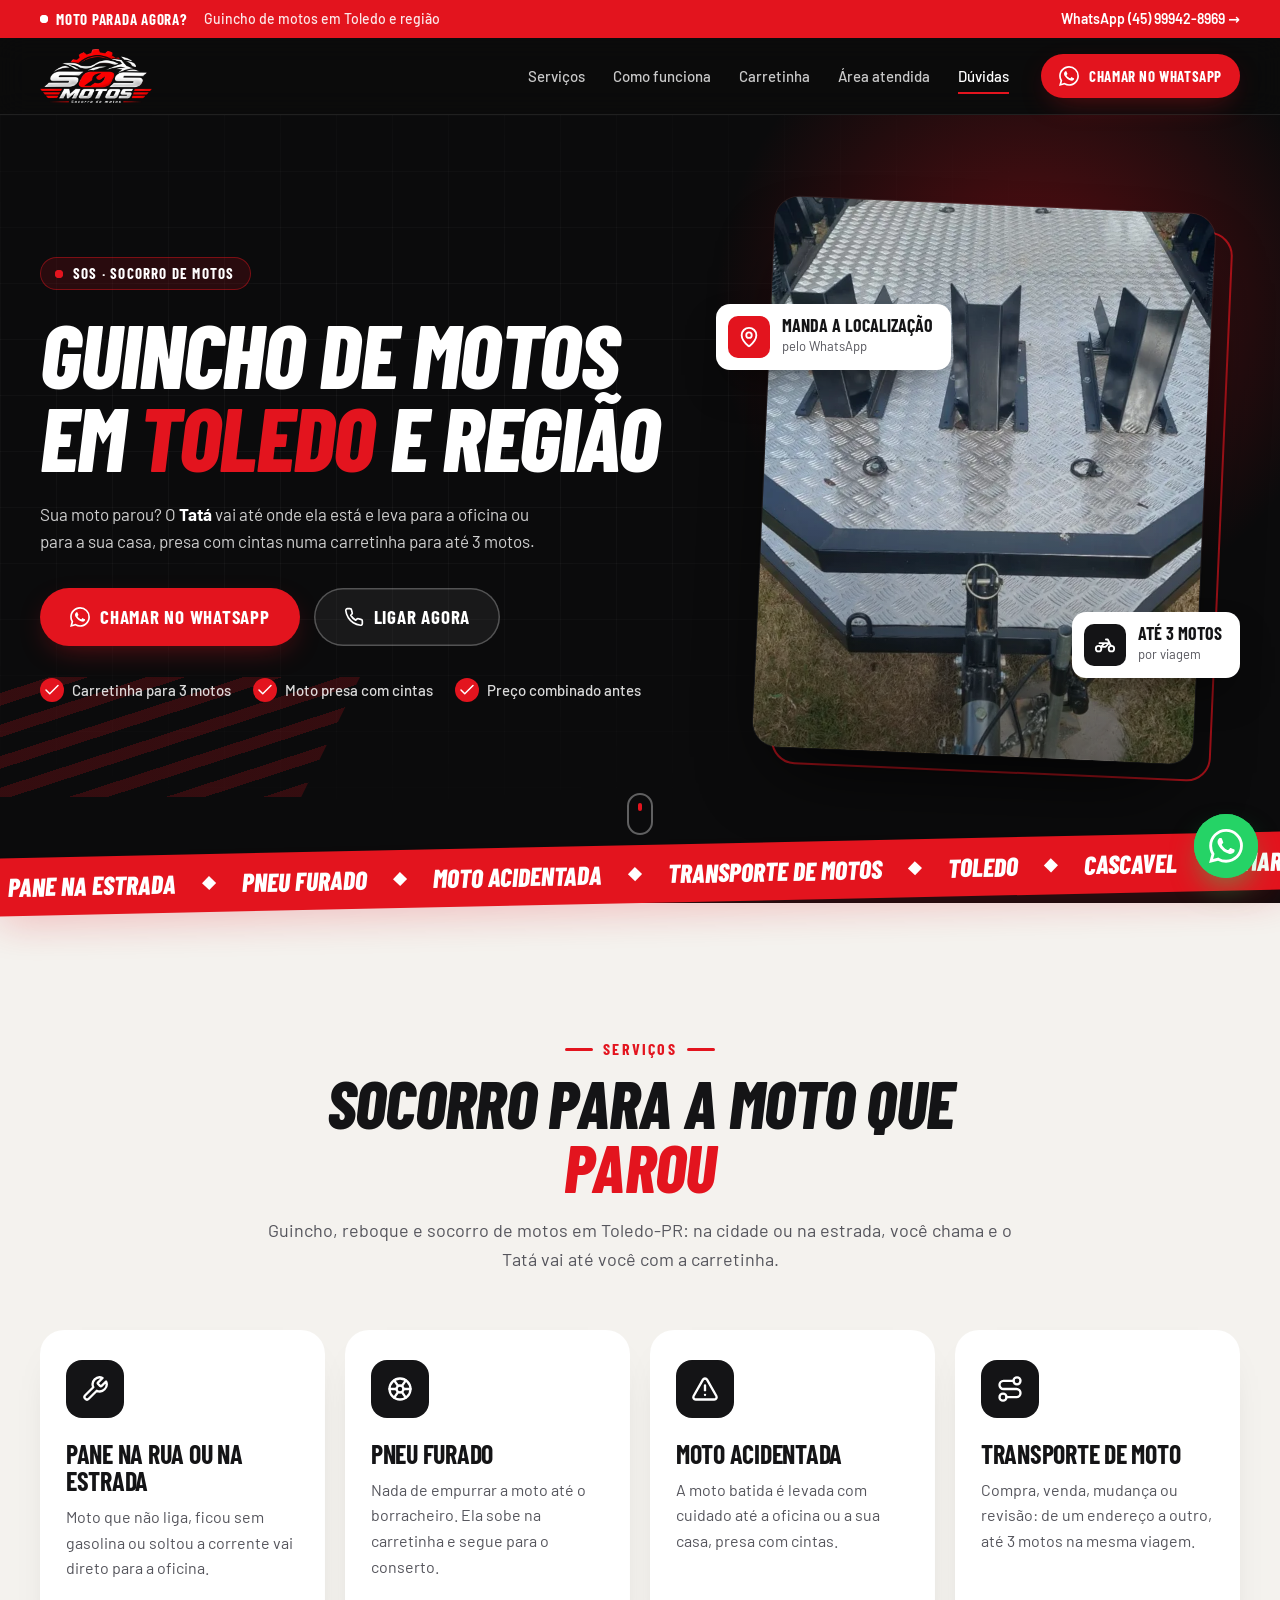
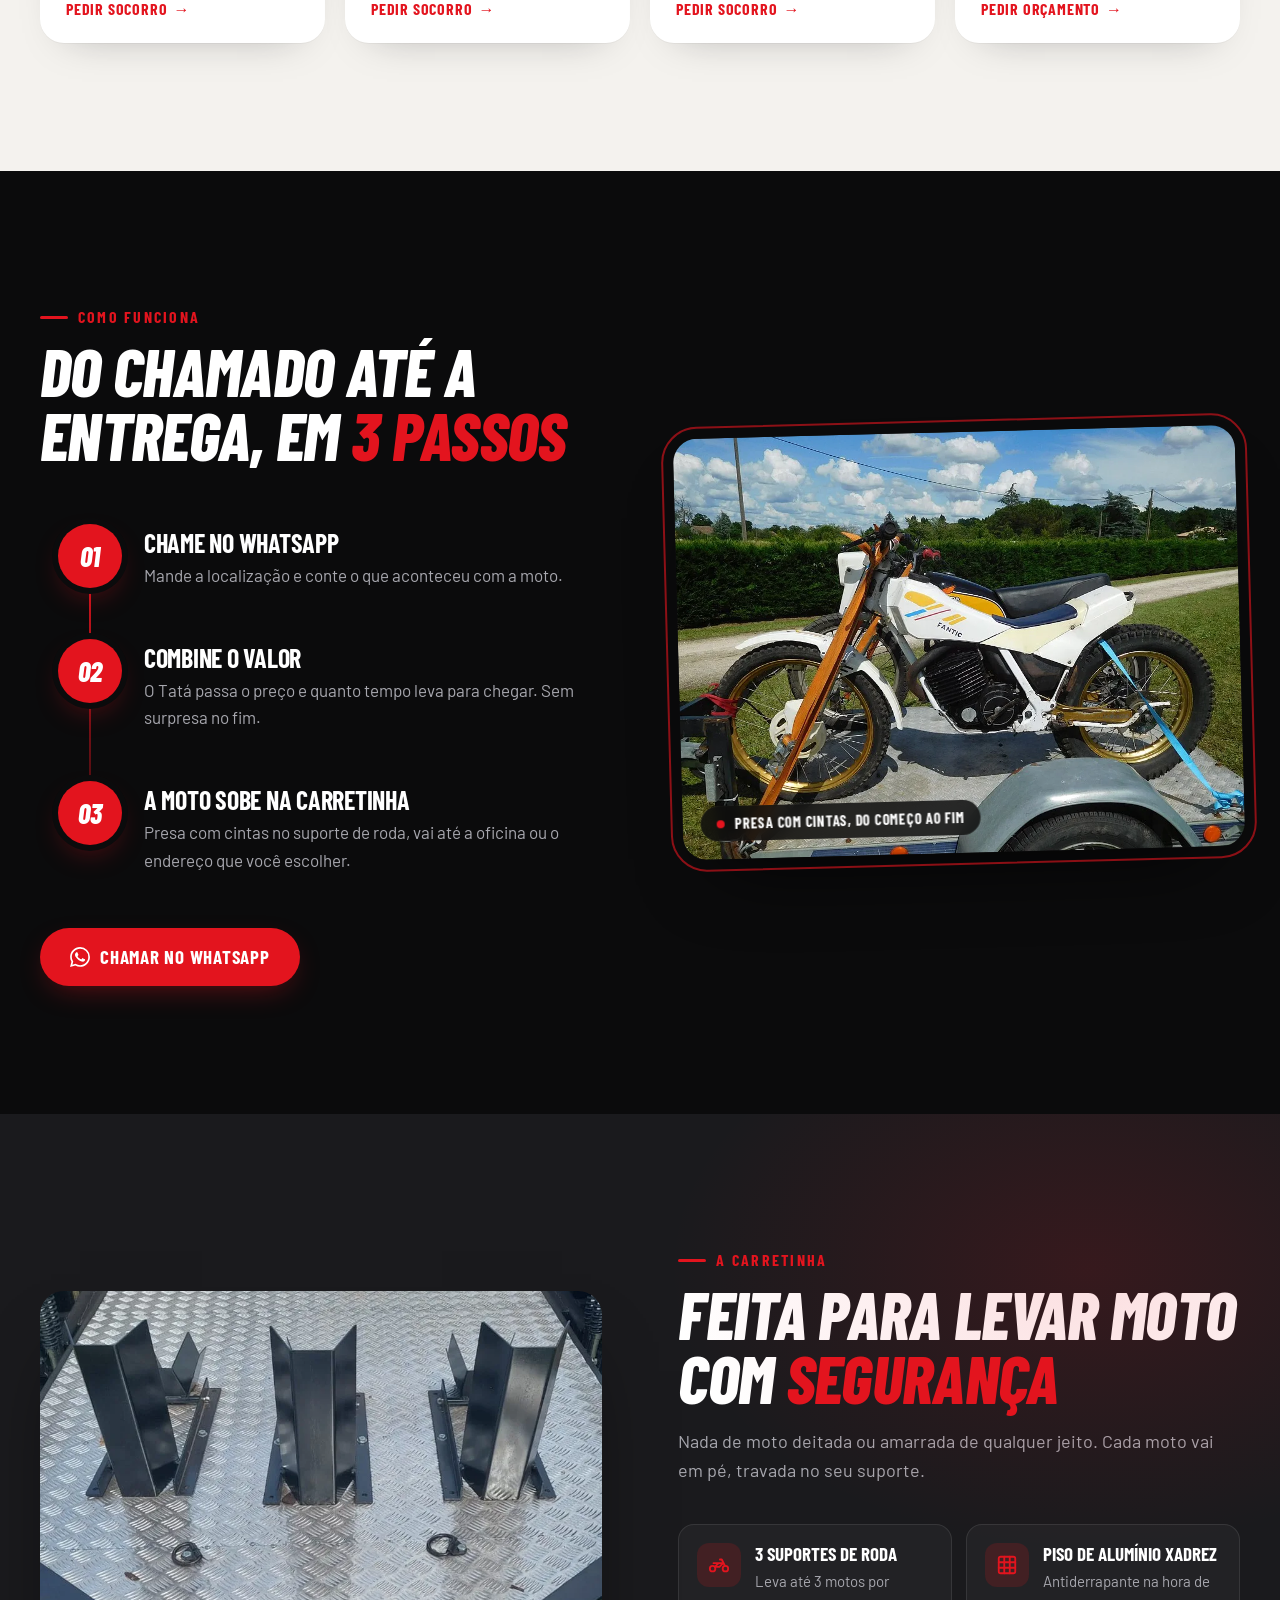
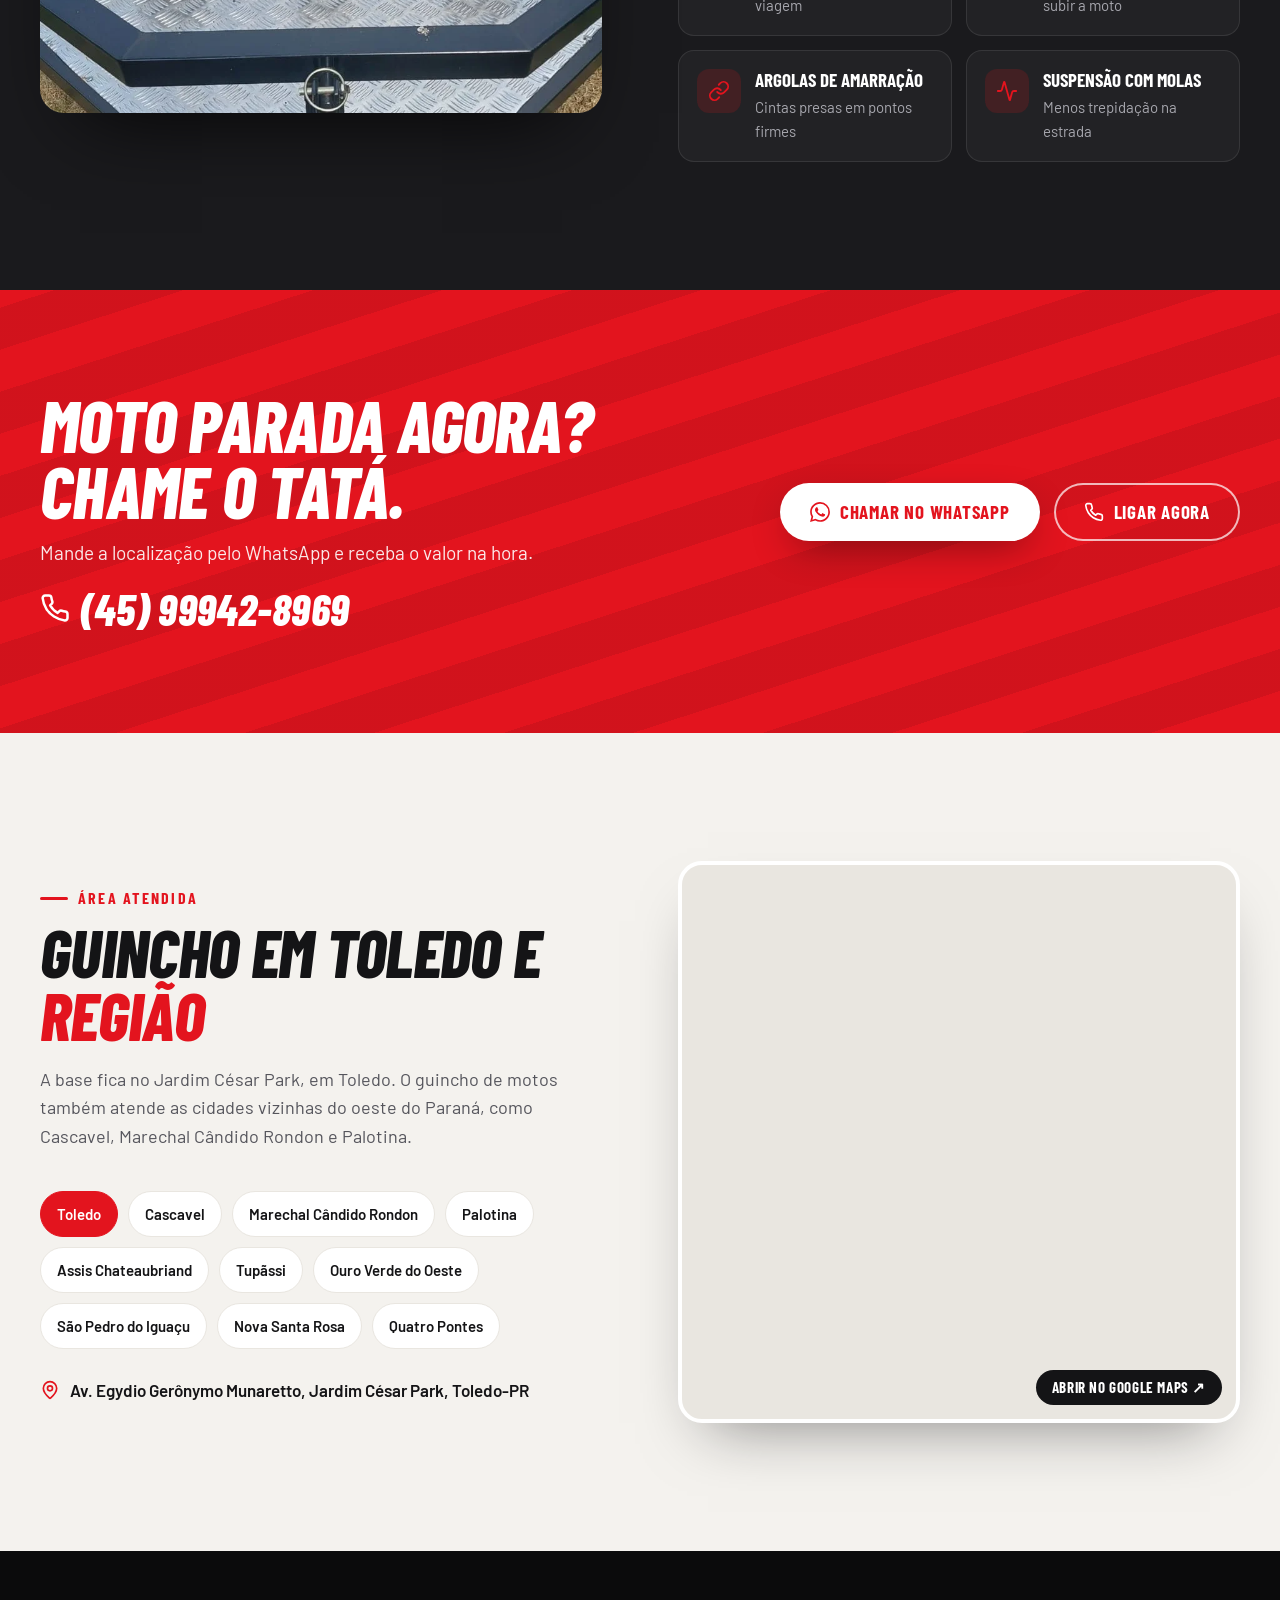
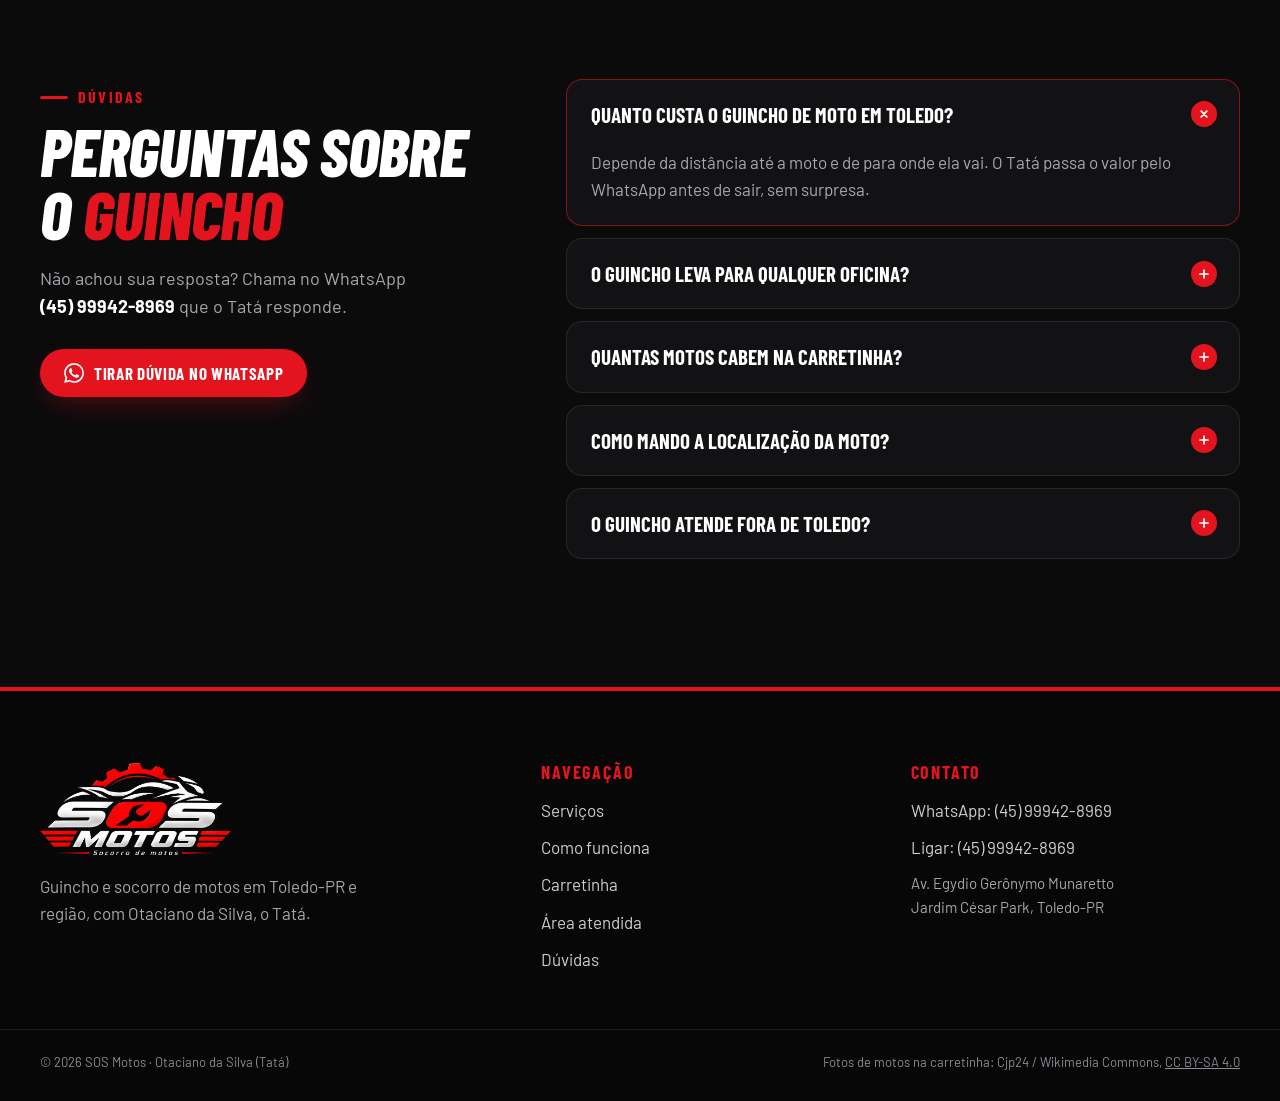
==== index.html @ bd2ace56 "Nova logo (sem a linha do nome) em todo o site e nos ícones Co-Authored-By: Claude Opus 5.5 <noreply" ====
<!doctype html>
<html lang="pt-BR">
<head>
<meta charset="utf-8">
<meta name="viewport" content="width=device-width, initial-scale=1, viewport-fit=cover">
<title>Guincho de Motos em Toledo-PR e Região | SOS Motos (Tatá)</title>
<meta name="description" content="Moto parou em Toledo ou região? O Tatá busca sua moto onde ela estiver e leva até a oficina ou sua casa numa carretinha para até 3 motos. Chame no WhatsApp.">
<meta name="geo.region" content="BR-PR">
<meta name="geo.placename" content="Toledo">
<meta name="geo.position" content="-24.7551414;-53.7394605">
<meta property="og:type" content="website">
<meta property="og:locale" content="pt_BR">
<meta property="og:title" content="SOS Motos: guincho de motos em Toledo-PR">
<meta property="og:description" content="O Tatá busca sua moto onde ela parou, em Toledo e região, e leva na carretinha até a oficina ou a sua casa.">
<meta property="og:image" content="https://murilolodi.github.io/site-sos-motos/share.jpg">
<meta property="og:image:width" content="1200">
<meta property="og:image:height" content="630">
<meta name="twitter:card" content="summary_large_image">
<link rel="icon" href="favicon.png" type="image/png">
<link rel="icon" href="icon-512.png" type="image/png" sizes="512x512">
<link rel="apple-touch-icon" href="apple-touch-icon.png">
<meta name="theme-color" content="#0B0B0C">
<link rel="canonical" href="https://murilolodi.github.io/site-sos-motos/">
<meta property="og:url" content="https://murilolodi.github.io/site-sos-motos/">
<link rel="preconnect" href="https://fonts.googleapis.com">
<link rel="preconnect" href="https://fonts.gstatic.com" crossorigin>
<link href="https://fonts.googleapis.com/css2?family=Barlow+Condensed:ital,wght@0,600;0,700;0,800;1,700;1,800&family=Barlow:wght@400;500;600&display=swap" rel="stylesheet">
<link rel="preload" as="image" href="img/carretinha-900.webp" imagesrcset="img/carretinha-600.webp 600w, img/carretinha-900.webp 900w" imagesizes="(max-width: 900px) 90vw, 460px">
<link rel="stylesheet" href="styles.css">
<script>document.documentElement.classList.add('js')</script>
<script type="application/ld+json">
{
  "@context": "https://schema.org",
  "@type": ["EmergencyService", "AutomotiveBusiness"],
  "name": "SOS Motos — Socorro de Motos",
  "alternateName": "SOS Motos Tatá",
  "description": "Guincho e socorro de motos em Toledo-PR e região, com carretinha para até 3 motos.",
  "url": "https://murilolodi.github.io/site-sos-motos/",
  "image": "https://murilolodi.github.io/site-sos-motos/share.jpg",
  "logo": "https://murilolodi.github.io/site-sos-motos/img/logo-grande.webp",
  "founder": { "@type": "Person", "name": "Otaciano da Silva", "alternateName": "Tatá" },
  "telephone": "+5545999428969",
  "address": {
    "@type": "PostalAddress",
    "streetAddress": "Avenida Egydio Gerônymo Munaretto",
    "addressLocality": "Toledo",
    "addressRegion": "PR",
    "addressCountry": "BR"
  },
  "geo": { "@type": "GeoCoordinates", "latitude": -24.7551414, "longitude": -53.7394605 },
  "hasMap": "https://www.google.com/maps?q=-24.7551414,-53.7394605",
  "areaServed": [
    { "@type": "City", "name": "Toledo" },
    { "@type": "City", "name": "Cascavel" },
    { "@type": "City", "name": "Marechal Cândido Rondon" },
    { "@type": "City", "name": "Palotina" },
    { "@type": "City", "name": "Assis Chateaubriand" },
    { "@type": "City", "name": "Tupãssi" },
    { "@type": "City", "name": "Ouro Verde do Oeste" },
    { "@type": "City", "name": "São Pedro do Iguaçu" },
    { "@type": "City", "name": "Nova Santa Rosa" },
    { "@type": "City", "name": "Quatro Pontes" }
  ],
  "knowsAbout": ["guincho de motos", "socorro de motos", "transporte de motos", "reboque de motos"]
}
</script>
<script type="application/ld+json">
{
  "@context": "https://schema.org",
  "@type": "FAQPage",
  "mainEntity": [
    { "@type": "Question", "name": "Quanto custa o guincho de moto em Toledo?", "acceptedAnswer": { "@type": "Answer", "text": "Depende da distância até a moto e de para onde ela vai. O Tatá passa o valor pelo WhatsApp antes de sair, sem surpresa." } },
    { "@type": "Question", "name": "O guincho leva para qualquer oficina?", "acceptedAnswer": { "@type": "Answer", "text": "Sim. A moto vai para a oficina que você escolher, para uma concessionária ou para a sua casa." } },
    { "@type": "Question", "name": "Quantas motos cabem na carretinha?", "acceptedAnswer": { "@type": "Answer", "text": "Até 3 motos por viagem, cada uma no seu suporte de roda e presa com cintas." } },
    { "@type": "Question", "name": "Como mando a localização da moto?", "acceptedAnswer": { "@type": "Answer", "text": "No WhatsApp, toque no clipe, escolha Localização e envie a localização atual. Assim o Tatá chega direto até você." } },
    { "@type": "Question", "name": "O guincho atende fora de Toledo?", "acceptedAnswer": { "@type": "Answer", "text": "Sim, nas cidades da região. Mande a localização e o Tatá confirma se consegue ir e quanto fica." } }
  ]
}
</script>
</head>
<body>

<a class="skip" href="#conteudo">Pular para o conteúdo</a>

<!-- faixa de urgência -->
<div class="topbar">
  <div class="container topbar__in">
    <span class="topbar__live"><i></i>Moto parada agora?</span>
    <span class="topbar__txt">Guincho de motos em Toledo e região</span>
    <a class="topbar__link" data-wa href="https://wa.me/5545999428969">WhatsApp (45) 99942-8969 →</a>
  </div>
</div>

<header class="header" id="topo">
  <div class="container header__in">
    <a class="header__logo" href="#topo" aria-label="SOS Motos, início"><img src="img/logo.webp" alt="SOS Motos — socorro de motos" width="362" height="174"></a>
    <nav class="header__nav" aria-label="Principal">
      <a href="#servicos">Serviços</a>
      <a href="#como-funciona">Como funciona</a>
      <a href="#carretinha">Carretinha</a>
      <a href="#area">Área atendida</a>
      <a href="#duvidas">Dúvidas</a>
    </nav>
    <a class="btn btn--red btn--sm header__cta" data-wa href="https://wa.me/5545999428969">
      <svg class="ico" viewBox="0 0 24 24" fill="currentColor" aria-hidden="true" focusable="false"><path d="M17.472 14.382c-.297-.149-1.758-.867-2.03-.967-.273-.099-.471-.148-.67.15-.197.297-.767.966-.94 1.164-.173.199-.347.223-.644.075-.297-.15-1.255-.463-2.39-1.475-.883-.788-1.48-1.761-1.653-2.059-.173-.297-.018-.458.13-.606.134-.133.298-.347.446-.52.149-.174.198-.298.298-.497.099-.198.05-.371-.025-.52-.075-.149-.669-1.612-.916-2.207-.242-.579-.487-.5-.669-.51-.173-.008-.371-.01-.57-.01-.198 0-.52.074-.792.372-.272.297-1.04 1.016-1.04 2.479 0 1.462 1.065 2.875 1.213 3.074.149.198 2.096 3.2 5.077 4.487.709.306 1.262.489 1.694.625.712.227 1.36.195 1.871.118.571-.085 1.758-.719 2.006-1.413.248-.694.248-1.289.173-1.413-.074-.124-.272-.198-.57-.347m-5.421 7.403h-.004a9.87 9.87 0 01-5.031-1.378l-.361-.214-3.741.982.998-3.648-.235-.374a9.86 9.86 0 01-1.51-5.26c.001-5.45 4.436-9.884 9.888-9.884 2.64 0 5.122 1.03 6.988 2.898a9.825 9.825 0 012.893 6.994c-.003 5.45-4.437 9.884-9.885 9.884m8.413-18.297A11.815 11.815 0 0012.05 0C5.495 0 .16 5.335.157 11.892c0 2.096.547 4.142 1.588 5.945L.057 24l6.305-1.654a11.882 11.882 0 005.683 1.448h.005c6.554 0 11.89-5.335 11.893-11.893a11.821 11.821 0 00-3.48-8.413Z"/></svg>Chamar no WhatsApp
    </a>
    <button class="header__burger" type="button" aria-expanded="false" aria-controls="menu" aria-label="Abrir menu"><span></span><span></span></button>
  </div>
  <div class="menu" id="menu" hidden>
    <a href="#servicos">Serviços</a>
    <a href="#como-funciona">Como funciona</a>
    <a href="#carretinha">Carretinha</a>
    <a href="#area">Área atendida</a>
    <a href="#duvidas">Dúvidas</a>
    <a class="btn btn--red" data-wa href="https://wa.me/5545999428969"><svg class="ico" viewBox="0 0 24 24" fill="currentColor" aria-hidden="true" focusable="false"><path d="M17.472 14.382c-.297-.149-1.758-.867-2.03-.967-.273-.099-.471-.148-.67.15-.197.297-.767.966-.94 1.164-.173.199-.347.223-.644.075-.297-.15-1.255-.463-2.39-1.475-.883-.788-1.48-1.761-1.653-2.059-.173-.297-.018-.458.13-.606.134-.133.298-.347.446-.52.149-.174.198-.298.298-.497.099-.198.05-.371-.025-.52-.075-.149-.669-1.612-.916-2.207-.242-.579-.487-.5-.669-.51-.173-.008-.371-.01-.57-.01-.198 0-.52.074-.792.372-.272.297-1.04 1.016-1.04 2.479 0 1.462 1.065 2.875 1.213 3.074.149.198 2.096 3.2 5.077 4.487.709.306 1.262.489 1.694.625.712.227 1.36.195 1.871.118.571-.085 1.758-.719 2.006-1.413.248-.694.248-1.289.173-1.413-.074-.124-.272-.198-.57-.347m-5.421 7.403h-.004a9.87 9.87 0 01-5.031-1.378l-.361-.214-3.741.982.998-3.648-.235-.374a9.86 9.86 0 01-1.51-5.26c.001-5.45 4.436-9.884 9.888-9.884 2.64 0 5.122 1.03 6.988 2.898a9.825 9.825 0 012.893 6.994c-.003 5.45-4.437 9.884-9.885 9.884m8.413-18.297A11.815 11.815 0 0012.05 0C5.495 0 .16 5.335.157 11.892c0 2.096.547 4.142 1.588 5.945L.057 24l6.305-1.654a11.882 11.882 0 005.683 1.448h.005c6.554 0 11.89-5.335 11.893-11.893a11.821 11.821 0 00-3.48-8.413Z"/></svg>Chamar no WhatsApp</a>
  </div>
</header>

<main id="conteudo">

  <!-- HERO (escuro) -->
  <section class="hero">
    <div class="hero__bg" aria-hidden="true">
      <span class="hero__glow"></span>
      <span class="hero__stripes"></span>
      <span class="hero__grid"></span>
    </div>
    <div class="container hero__in">
      <div class="hero__text">
        <p class="badge" data-in="1"><i class="badge__dot"></i>SOS · Socorro de motos</p>
        <h1 data-in="2">Guincho de motos em <span class="red">Toledo</span> e região</h1>
        <p class="hero__lead" data-in="3">Sua moto parou? O <strong>Tatá</strong> vai até onde ela está e leva para a oficina ou para a sua casa, presa com cintas numa carretinha para até 3 motos.</p>
        <div class="hero__cta" data-in="4">
          <a class="btn btn--red btn--lg btn--shine" data-wa href="https://wa.me/5545999428969">
            <svg class="ico" viewBox="0 0 24 24" fill="currentColor" aria-hidden="true" focusable="false"><path d="M17.472 14.382c-.297-.149-1.758-.867-2.03-.967-.273-.099-.471-.148-.67.15-.197.297-.767.966-.94 1.164-.173.199-.347.223-.644.075-.297-.15-1.255-.463-2.39-1.475-.883-.788-1.48-1.761-1.653-2.059-.173-.297-.018-.458.13-.606.134-.133.298-.347.446-.52.149-.174.198-.298.298-.497.099-.198.05-.371-.025-.52-.075-.149-.669-1.612-.916-2.207-.242-.579-.487-.5-.669-.51-.173-.008-.371-.01-.57-.01-.198 0-.52.074-.792.372-.272.297-1.04 1.016-1.04 2.479 0 1.462 1.065 2.875 1.213 3.074.149.198 2.096 3.2 5.077 4.487.709.306 1.262.489 1.694.625.712.227 1.36.195 1.871.118.571-.085 1.758-.719 2.006-1.413.248-.694.248-1.289.173-1.413-.074-.124-.272-.198-.57-.347m-5.421 7.403h-.004a9.87 9.87 0 01-5.031-1.378l-.361-.214-3.741.982.998-3.648-.235-.374a9.86 9.86 0 01-1.51-5.26c.001-5.45 4.436-9.884 9.888-9.884 2.64 0 5.122 1.03 6.988 2.898a9.825 9.825 0 012.893 6.994c-.003 5.45-4.437 9.884-9.885 9.884m8.413-18.297A11.815 11.815 0 0012.05 0C5.495 0 .16 5.335.157 11.892c0 2.096.547 4.142 1.588 5.945L.057 24l6.305-1.654a11.882 11.882 0 005.683 1.448h.005c6.554 0 11.89-5.335 11.893-11.893a11.821 11.821 0 00-3.48-8.413Z"/></svg>Chamar no WhatsApp
          </a>
          <a class="btn btn--ghost btn--lg" data-tel href="tel:+5545999428969">
            <svg class="ico" viewBox="0 0 24 24" fill="none" stroke="currentColor" stroke-width="2" stroke-linecap="round" stroke-linejoin="round" aria-hidden="true" focusable="false"><path d="M22 16.92v3a2 2 0 0 1-2.18 2 19.79 19.79 0 0 1-8.63-3.07 19.5 19.5 0 0 1-6-6 19.79 19.79 0 0 1-3.07-8.67A2 2 0 0 1 4.11 2h3a2 2 0 0 1 2 1.72 12.84 12.84 0 0 0 .7 2.81 2 2 0 0 1-.45 2.11L8.09 9.91a16 16 0 0 0 6 6l1.27-1.27a2 2 0 0 1 2.11-.45 12.84 12.84 0 0 0 2.81.7A2 2 0 0 1 22 16.92z" /></svg>Ligar agora
          </a>
        </div>
        <ul class="chips" data-in="5">
          <li><svg class="ico" viewBox="0 0 24 24" fill="none" stroke="currentColor" stroke-width="2" stroke-linecap="round" stroke-linejoin="round" aria-hidden="true" focusable="false"><path d="M20 6 9 17l-5-5" /></svg>Carretinha para 3 motos</li>
          <li><svg class="ico" viewBox="0 0 24 24" fill="none" stroke="currentColor" stroke-width="2" stroke-linecap="round" stroke-linejoin="round" aria-hidden="true" focusable="false"><path d="M20 6 9 17l-5-5" /></svg>Moto presa com cintas</li>
          <li><svg class="ico" viewBox="0 0 24 24" fill="none" stroke="currentColor" stroke-width="2" stroke-linecap="round" stroke-linejoin="round" aria-hidden="true" focusable="false"><path d="M20 6 9 17l-5-5" /></svg>Preço combinado antes</li>
        </ul>
      </div>

      <div class="hero__visual" data-in="3">
        <div class="hero__frame">
          <img src="img/carretinha-900.webp" srcset="img/carretinha-600.webp 600w, img/carretinha-900.webp 900w" sizes="(max-width: 900px) 90vw, 460px" width="900" height="1600" alt="Carretinha do SOS Motos com piso de alumínio antiderrapante e três suportes de roda" fetchpriority="high">
        </div>
        <div class="float float--a">
          <span class="float__ico"><svg viewBox="0 0 24 24" fill="none" stroke="currentColor" stroke-width="2" stroke-linecap="round" stroke-linejoin="round" aria-hidden="true" focusable="false"><path d="M20 10c0 4.993-5.539 10.193-7.399 11.799a1 1 0 0 1-1.202 0C9.539 20.193 4 14.993 4 10a8 8 0 0 1 16 0" /> <circle cx="12" cy="10" r="3" /></svg></span>
          <span><b>Manda a localização</b><small>pelo WhatsApp</small></span>
        </div>
        <div class="float float--b">
          <span class="float__ico float__ico--dark"><svg viewBox="0 0 24 24" fill="none" stroke="currentColor" stroke-width="2" stroke-linecap="round" stroke-linejoin="round" aria-hidden="true" focusable="false"><path d="M5 16m-3 0a3 3 0 1 0 6 0a3 3 0 1 0 -6 0" /> <path d="M19 16m-3 0a3 3 0 1 0 6 0a3 3 0 1 0 -6 0" /> <path d="M7.5 14h5l4 -4h-10.5m1.5 4l4 -4" /> <path d="M13 6h2l1.5 3l2 4" /></svg></span>
          <span><b>Até 3 motos</b><small>por viagem</small></span>
        </div>
      </div>
    </div>
    <a class="hero__scroll" href="#servicos" aria-label="Ver os serviços"><span></span></a>
  </section>

  <!-- faixa vermelha rolando -->
  <div class="ticker" aria-hidden="true">
    <div class="ticker__track">
      <span>Pane na estrada</span><span>Pneu furado</span><span>Moto acidentada</span><span>Transporte de motos</span><span>Toledo</span><span>Cascavel</span><span>Marechal Cândido Rondon</span><span>Palotina</span>
      <span>Pane na estrada</span><span>Pneu furado</span><span>Moto acidentada</span><span>Transporte de motos</span><span>Toledo</span><span>Cascavel</span><span>Marechal Cândido Rondon</span><span>Palotina</span>
    </div>
  </div>

  <!-- SERVIÇOS (claro) -->
  <section class="section section--light" id="servicos">
    <div class="container">
      <div class="head" data-reveal>
        <p class="kicker">Serviços</p>
        <h2>Socorro para a moto que <span class="red">parou</span></h2>
        <p class="head__lead">Guincho, reboque e socorro de motos em Toledo-PR: na cidade ou na estrada, você chama e o Tatá vai até você com a carretinha.</p>
      </div>
      <div class="cards">
        <article class="card" data-reveal>
          <span class="card__ico"><svg viewBox="0 0 24 24" fill="none" stroke="currentColor" stroke-width="2" stroke-linecap="round" stroke-linejoin="round" aria-hidden="true" focusable="false"><path d="M14.7 6.3a1 1 0 0 0 0 1.4l1.6 1.6a1 1 0 0 0 1.4 0l3.77-3.77a6 6 0 0 1-7.94 7.94l-6.91 6.91a2.12 2.12 0 0 1-3-3l6.91-6.91a6 6 0 0 1 7.94-7.94l-3.76 3.76z" /></svg></span>
          <h3>Pane na rua ou na estrada</h3>
          <p>Moto que não liga, ficou sem gasolina ou soltou a corrente vai direto para a oficina.</p>
          <a class="card__link" data-wa href="https://wa.me/5545999428969">Pedir socorro <span>→</span></a>
        </article>
        <article class="card" data-reveal>
          <span class="card__ico"><svg viewBox="0 0 24 24" fill="none" stroke="currentColor" stroke-width="2" stroke-linecap="round" stroke-linejoin="round" aria-hidden="true" focusable="false"><path d="M12 12m-9 0a9 9 0 1 0 18 0a9 9 0 1 0 -18 0" /> <path d="M12 12m-3 0a3 3 0 1 0 6 0a3 3 0 1 0 -6 0" /> <path d="M3 12h6" /> <path d="M15 12h6" /> <path d="M13.6 9.4l3.4 -4.8" /> <path d="M10.4 14.6l-3.4 4.8" /> <path d="M7 4.6l3.4 4.8" /> <path d="M13.6 14.6l3.4 4.8" /></svg></span>
          <h3>Pneu furado</h3>
          <p>Nada de empurrar a moto até o borracheiro. Ela sobe na carretinha e segue para o conserto.</p>
          <a class="card__link" data-wa href="https://wa.me/5545999428969">Pedir socorro <span>→</span></a>
        </article>
        <article class="card" data-reveal>
          <span class="card__ico"><svg viewBox="0 0 24 24" fill="none" stroke="currentColor" stroke-width="2" stroke-linecap="round" stroke-linejoin="round" aria-hidden="true" focusable="false"><path d="m21.73 18-8-14a2 2 0 0 0-3.48 0l-8 14A2 2 0 0 0 4 21h16a2 2 0 0 0 1.73-3" /> <path d="M12 9v4" /> <path d="M12 17h.01" /></svg></span>
          <h3>Moto acidentada</h3>
          <p>A moto batida é levada com cuidado até a oficina ou a sua casa, presa com cintas.</p>
          <a class="card__link" data-wa href="https://wa.me/5545999428969">Pedir socorro <span>→</span></a>
        </article>
        <article class="card" data-reveal>
          <span class="card__ico"><svg viewBox="0 0 24 24" fill="none" stroke="currentColor" stroke-width="2" stroke-linecap="round" stroke-linejoin="round" aria-hidden="true" focusable="false"><circle cx="6" cy="19" r="3" /> <path d="M9 19h8.5a3.5 3.5 0 0 0 0-7h-11a3.5 3.5 0 0 1 0-7H15" /> <circle cx="18" cy="5" r="3" /></svg></span>
          <h3>Transporte de moto</h3>
          <p>Compra, venda, mudança ou revisão: de um endereço a outro, até 3 motos na mesma viagem.</p>
          <a class="card__link" data-wa href="https://wa.me/5545999428969">Pedir orçamento <span>→</span></a>
        </article>
      </div>
    </div>
  </section>

  <!-- COMO FUNCIONA (escuro) -->
  <section class="section section--dark" id="como-funciona">
    <div class="container split">
      <div>
        <div class="head head--left" data-reveal>
          <p class="kicker">Como funciona</p>
          <h2>Do chamado até a entrega, em <span class="red">3 passos</span></h2>
        </div>
        <ol class="steps">
          <li class="step" data-reveal>
            <span class="step__n">01</span>
            <div><h3>Chame no WhatsApp</h3><p>Mande a localização e conte o que aconteceu com a moto.</p></div>
          </li>
          <li class="step" data-reveal>
            <span class="step__n">02</span>
            <div><h3>Combine o valor</h3><p>O Tatá passa o preço e quanto tempo leva para chegar. Sem surpresa no fim.</p></div>
          </li>
          <li class="step" data-reveal>
            <span class="step__n">03</span>
            <div><h3>A moto sobe na carretinha</h3><p>Presa com cintas no suporte de roda, vai até a oficina ou o endereço que você escolher.</p></div>
          </li>
        </ol>
        <a class="btn btn--red btn--lg btn--shine" data-wa href="https://wa.me/5545999428969" data-reveal>
          <svg class="ico" viewBox="0 0 24 24" fill="currentColor" aria-hidden="true" focusable="false"><path d="M17.472 14.382c-.297-.149-1.758-.867-2.03-.967-.273-.099-.471-.148-.67.15-.197.297-.767.966-.94 1.164-.173.199-.347.223-.644.075-.297-.15-1.255-.463-2.39-1.475-.883-.788-1.48-1.761-1.653-2.059-.173-.297-.018-.458.13-.606.134-.133.298-.347.446-.52.149-.174.198-.298.298-.497.099-.198.05-.371-.025-.52-.075-.149-.669-1.612-.916-2.207-.242-.579-.487-.5-.669-.51-.173-.008-.371-.01-.57-.01-.198 0-.52.074-.792.372-.272.297-1.04 1.016-1.04 2.479 0 1.462 1.065 2.875 1.213 3.074.149.198 2.096 3.2 5.077 4.487.709.306 1.262.489 1.694.625.712.227 1.36.195 1.871.118.571-.085 1.758-.719 2.006-1.413.248-.694.248-1.289.173-1.413-.074-.124-.272-.198-.57-.347m-5.421 7.403h-.004a9.87 9.87 0 01-5.031-1.378l-.361-.214-3.741.982.998-3.648-.235-.374a9.86 9.86 0 01-1.51-5.26c.001-5.45 4.436-9.884 9.888-9.884 2.64 0 5.122 1.03 6.988 2.898a9.825 9.825 0 012.893 6.994c-.003 5.45-4.437 9.884-9.885 9.884m8.413-18.297A11.815 11.815 0 0012.05 0C5.495 0 .16 5.335.157 11.892c0 2.096.547 4.142 1.588 5.945L.057 24l6.305-1.654a11.882 11.882 0 005.683 1.448h.005c6.554 0 11.89-5.335 11.893-11.893a11.821 11.821 0 00-3.48-8.413Z"/></svg>Chamar no WhatsApp
        </a>
      </div>
      <figure class="photo photo--tilt" data-reveal>
        <img src="img/moto-amarrada.webp" width="960" height="722" alt="Moto amarrada com cintas na carretinha, pronta para o transporte" loading="lazy">
        <figcaption class="photo__tag"><i></i>Presa com cintas, do começo ao fim</figcaption>
      </figure>
    </div>
  </section>

  <!-- CARRETINHA (grafite) -->
  <section class="section section--graphite" id="carretinha">
    <div class="container split split--rev">
      <figure class="photo" data-reveal>
        <img src="img/carretinha-suportes.webp" width="900" height="699" alt="Os três suportes de roda da carretinha sobre o piso de alumínio" loading="lazy">
      </figure>
      <div>
        <div class="head head--left" data-reveal>
          <p class="kicker">A carretinha</p>
          <h2>Feita para levar moto com <span class="red">segurança</span></h2>
          <p class="head__lead">Nada de moto deitada ou amarrada de qualquer jeito. Cada moto vai em pé, travada no seu suporte.</p>
        </div>
        <ul class="specs">
          <li data-reveal><span class="specs__ico"><svg viewBox="0 0 24 24" fill="none" stroke="currentColor" stroke-width="2" stroke-linecap="round" stroke-linejoin="round" aria-hidden="true" focusable="false"><path d="M5 16m-3 0a3 3 0 1 0 6 0a3 3 0 1 0 -6 0" /> <path d="M19 16m-3 0a3 3 0 1 0 6 0a3 3 0 1 0 -6 0" /> <path d="M7.5 14h5l4 -4h-10.5m1.5 4l4 -4" /> <path d="M13 6h2l1.5 3l2 4" /></svg></span><div><b>3 suportes de roda</b><small>Leva até 3 motos por viagem</small></div></li>
          <li data-reveal><span class="specs__ico"><svg viewBox="0 0 24 24" fill="none" stroke="currentColor" stroke-width="2" stroke-linecap="round" stroke-linejoin="round" aria-hidden="true" focusable="false"><rect width="18" height="18" x="3" y="3" rx="2" /> <path d="M3 9h18" /> <path d="M3 15h18" /> <path d="M9 3v18" /> <path d="M15 3v18" /></svg></span><div><b>Piso de alumínio xadrez</b><small>Antiderrapante na hora de subir a moto</small></div></li>
          <li data-reveal><span class="specs__ico"><svg viewBox="0 0 24 24" fill="none" stroke="currentColor" stroke-width="2" stroke-linecap="round" stroke-linejoin="round" aria-hidden="true" focusable="false"><path d="M10 13a5 5 0 0 0 7.54.54l3-3a5 5 0 0 0-7.07-7.07l-1.72 1.71" /> <path d="M14 11a5 5 0 0 0-7.54-.54l-3 3a5 5 0 0 0 7.07 7.07l1.71-1.71" /></svg></span><div><b>Argolas de amarração</b><small>Cintas presas em pontos firmes</small></div></li>
          <li data-reveal><span class="specs__ico"><svg viewBox="0 0 24 24" fill="none" stroke="currentColor" stroke-width="2" stroke-linecap="round" stroke-linejoin="round" aria-hidden="true" focusable="false"><path d="M22 12h-2.48a2 2 0 0 0-1.93 1.46l-2.35 8.36a.25.25 0 0 1-.48 0L9.24 2.18a.25.25 0 0 0-.48 0l-2.35 8.36A2 2 0 0 1 4.49 12H2" /></svg></span><div><b>Suspensão com molas</b><small>Menos trepidação na estrada</small></div></li>
        </ul>
      </div>
    </div>
  </section>

  <!-- CTA (vermelho) -->
  <section class="cta" id="chamar">
    <div class="cta__bg" aria-hidden="true"></div>
    <div class="container cta__in" data-reveal>
      <div>
        <h2>Moto parada agora? <br>Chame o Tatá.</h2>
        <p>Mande a localização pelo WhatsApp e receba o valor na hora.</p>
        <a class="cta__phone" data-tel href="tel:+5545999428969"><svg class="ico" viewBox="0 0 24 24" fill="none" stroke="currentColor" stroke-width="2" stroke-linecap="round" stroke-linejoin="round" aria-hidden="true" focusable="false"><path d="M22 16.92v3a2 2 0 0 1-2.18 2 19.79 19.79 0 0 1-8.63-3.07 19.5 19.5 0 0 1-6-6 19.79 19.79 0 0 1-3.07-8.67A2 2 0 0 1 4.11 2h3a2 2 0 0 1 2 1.72 12.84 12.84 0 0 0 .7 2.81 2 2 0 0 1-.45 2.11L8.09 9.91a16 16 0 0 0 6 6l1.27-1.27a2 2 0 0 1 2.11-.45 12.84 12.84 0 0 0 2.81.7A2 2 0 0 1 22 16.92z" /></svg>(45) 99942-8969</a>
      </div>
      <div class="cta__btns">
        <a class="btn btn--white btn--lg" data-wa href="https://wa.me/5545999428969"><svg class="ico" viewBox="0 0 24 24" fill="currentColor" aria-hidden="true" focusable="false"><path d="M17.472 14.382c-.297-.149-1.758-.867-2.03-.967-.273-.099-.471-.148-.67.15-.197.297-.767.966-.94 1.164-.173.199-.347.223-.644.075-.297-.15-1.255-.463-2.39-1.475-.883-.788-1.48-1.761-1.653-2.059-.173-.297-.018-.458.13-.606.134-.133.298-.347.446-.52.149-.174.198-.298.298-.497.099-.198.05-.371-.025-.52-.075-.149-.669-1.612-.916-2.207-.242-.579-.487-.5-.669-.51-.173-.008-.371-.01-.57-.01-.198 0-.52.074-.792.372-.272.297-1.04 1.016-1.04 2.479 0 1.462 1.065 2.875 1.213 3.074.149.198 2.096 3.2 5.077 4.487.709.306 1.262.489 1.694.625.712.227 1.36.195 1.871.118.571-.085 1.758-.719 2.006-1.413.248-.694.248-1.289.173-1.413-.074-.124-.272-.198-.57-.347m-5.421 7.403h-.004a9.87 9.87 0 01-5.031-1.378l-.361-.214-3.741.982.998-3.648-.235-.374a9.86 9.86 0 01-1.51-5.26c.001-5.45 4.436-9.884 9.888-9.884 2.64 0 5.122 1.03 6.988 2.898a9.825 9.825 0 012.893 6.994c-.003 5.45-4.437 9.884-9.885 9.884m8.413-18.297A11.815 11.815 0 0012.05 0C5.495 0 .16 5.335.157 11.892c0 2.096.547 4.142 1.588 5.945L.057 24l6.305-1.654a11.882 11.882 0 005.683 1.448h.005c6.554 0 11.89-5.335 11.893-11.893a11.821 11.821 0 00-3.48-8.413Z"/></svg>Chamar no WhatsApp</a>
        <a class="btn btn--outline-white btn--lg" data-tel href="tel:+5545999428969"><svg class="ico" viewBox="0 0 24 24" fill="none" stroke="currentColor" stroke-width="2" stroke-linecap="round" stroke-linejoin="round" aria-hidden="true" focusable="false"><path d="M22 16.92v3a2 2 0 0 1-2.18 2 19.79 19.79 0 0 1-8.63-3.07 19.5 19.5 0 0 1-6-6 19.79 19.79 0 0 1-3.07-8.67A2 2 0 0 1 4.11 2h3a2 2 0 0 1 2 1.72 12.84 12.84 0 0 0 .7 2.81 2 2 0 0 1-.45 2.11L8.09 9.91a16 16 0 0 0 6 6l1.27-1.27a2 2 0 0 1 2.11-.45 12.84 12.84 0 0 0 2.81.7A2 2 0 0 1 22 16.92z" /></svg>Ligar agora</a>
      </div>
    </div>
  </section>

  <!-- ÁREA (claro) -->
  <section class="section section--light" id="area">
    <div class="container split">
      <div>
        <div class="head head--left" data-reveal>
          <p class="kicker">Área atendida</p>
          <h2>Guincho em Toledo e <span class="red">região</span></h2>
          <p class="head__lead">A base fica no Jardim César Park, em Toledo. O guincho de motos também atende as cidades vizinhas do oeste do Paraná, como Cascavel, Marechal Cândido Rondon e Palotina.</p>
        </div>
        <ul class="cities" data-reveal>
          <li class="is-main">Toledo</li><li>Cascavel</li><li>Marechal Cândido Rondon</li><li>Palotina</li><li>Assis Chateaubriand</li><li>Tupãssi</li><li>Ouro Verde do Oeste</li><li>São Pedro do Iguaçu</li><li>Nova Santa Rosa</li><li>Quatro Pontes</li>
        </ul>
        <p class="address" data-reveal><svg class="ico" viewBox="0 0 24 24" fill="none" stroke="currentColor" stroke-width="2" stroke-linecap="round" stroke-linejoin="round" aria-hidden="true" focusable="false"><path d="M20 10c0 4.993-5.539 10.193-7.399 11.799a1 1 0 0 1-1.202 0C9.539 20.193 4 14.993 4 10a8 8 0 0 1 16 0" /> <circle cx="12" cy="10" r="3" /></svg>Av. Egydio Gerônymo Munaretto, Jardim César Park, Toledo-PR</p>
      </div>
      <div class="map" data-reveal>
        <iframe title="Localização do SOS Motos em Toledo-PR no Google Maps" src="https://www.google.com/maps?q=-24.7551414,-53.7394605&amp;z=15&amp;output=embed" loading="lazy" referrerpolicy="no-referrer-when-downgrade"></iframe>
        <a class="map__open" href="https://www.google.com/maps/place/24%C2%B045'18.5%22S+53%C2%B044'22.1%22W/@-24.7551414,-53.7420354,17z" target="_blank" rel="noopener">Abrir no Google Maps ↗</a>
      </div>
    </div>
  </section>

  <!-- DÚVIDAS (escuro) -->
  <section class="section section--dark" id="duvidas">
    <div class="container faq-wrap">
      <div class="head head--left" data-reveal>
        <p class="kicker">Dúvidas</p>
        <h2>Perguntas sobre o <span class="red">guincho</span></h2>
        <p class="head__lead">Não achou sua resposta? Chama no WhatsApp <strong>(45) 99942-8969</strong> que o Tatá responde.</p>
        <a class="btn btn--red" data-wa href="https://wa.me/5545999428969"><svg class="ico" viewBox="0 0 24 24" fill="currentColor" aria-hidden="true" focusable="false"><path d="M17.472 14.382c-.297-.149-1.758-.867-2.03-.967-.273-.099-.471-.148-.67.15-.197.297-.767.966-.94 1.164-.173.199-.347.223-.644.075-.297-.15-1.255-.463-2.39-1.475-.883-.788-1.48-1.761-1.653-2.059-.173-.297-.018-.458.13-.606.134-.133.298-.347.446-.52.149-.174.198-.298.298-.497.099-.198.05-.371-.025-.52-.075-.149-.669-1.612-.916-2.207-.242-.579-.487-.5-.669-.51-.173-.008-.371-.01-.57-.01-.198 0-.52.074-.792.372-.272.297-1.04 1.016-1.04 2.479 0 1.462 1.065 2.875 1.213 3.074.149.198 2.096 3.2 5.077 4.487.709.306 1.262.489 1.694.625.712.227 1.36.195 1.871.118.571-.085 1.758-.719 2.006-1.413.248-.694.248-1.289.173-1.413-.074-.124-.272-.198-.57-.347m-5.421 7.403h-.004a9.87 9.87 0 01-5.031-1.378l-.361-.214-3.741.982.998-3.648-.235-.374a9.86 9.86 0 01-1.51-5.26c.001-5.45 4.436-9.884 9.888-9.884 2.64 0 5.122 1.03 6.988 2.898a9.825 9.825 0 012.893 6.994c-.003 5.45-4.437 9.884-9.885 9.884m8.413-18.297A11.815 11.815 0 0012.05 0C5.495 0 .16 5.335.157 11.892c0 2.096.547 4.142 1.588 5.945L.057 24l6.305-1.654a11.882 11.882 0 005.683 1.448h.005c6.554 0 11.89-5.335 11.893-11.893a11.821 11.821 0 00-3.48-8.413Z"/></svg>Tirar dúvida no WhatsApp</a>
      </div>
      <div class="faq">
        <details name="faq" data-reveal open><summary>Quanto custa o guincho de moto em Toledo?</summary><p>Depende da distância até a moto e de para onde ela vai. O Tatá passa o valor pelo WhatsApp antes de sair, sem surpresa.</p></details>
        <details name="faq" data-reveal><summary>O guincho leva para qualquer oficina?</summary><p>Sim. A moto vai para a oficina que você escolher, para uma concessionária ou para a sua casa.</p></details>
        <details name="faq" data-reveal><summary>Quantas motos cabem na carretinha?</summary><p>Até 3 motos por viagem, cada uma no seu suporte de roda e presa com cintas.</p></details>
        <details name="faq" data-reveal><summary>Como mando a localização da moto?</summary><p>No WhatsApp, toque no clipe, escolha Localização e envie a localização atual. Assim o Tatá chega direto até você.</p></details>
        <details name="faq" data-reveal><summary>O guincho atende fora de Toledo?</summary><p>Sim, nas cidades da região. Mande a localização e o Tatá confirma se consegue ir e quanto fica.</p></details>
      </div>
    </div>
  </section>
</main>

<footer class="footer">
  <div class="container footer__in">
    <div class="footer__brand">
      <img src="img/logo.webp" alt="SOS Motos — Otaciano da Silva (Tatá), socorro de motos" width="362" height="174" loading="lazy">
      <p>Guincho e socorro de motos em Toledo-PR e região, com Otaciano da Silva, o Tatá.</p>
    </div>
    <div class="footer__col">
      <h3>Navegação</h3>
      <a href="#servicos">Serviços</a><a href="#como-funciona">Como funciona</a><a href="#carretinha">Carretinha</a><a href="#area">Área atendida</a><a href="#duvidas">Dúvidas</a>
    </div>
    <div class="footer__col">
      <h3>Contato</h3>
      <a data-wa href="https://wa.me/5545999428969">WhatsApp: (45) 99942-8969</a>
      <a data-tel href="tel:+5545999428969">Ligar: (45) 99942-8969</a>
      <p>Av. Egydio Gerônymo Munaretto<br>Jardim César Park, Toledo-PR</p>
    </div>
  </div>
  <div class="container footer__legal">
    <span>© 2026 SOS Motos · Otaciano da Silva (Tatá)</span>
    <span>Fotos de motos na carretinha: Cjp24 / Wikimedia Commons, <a href="https://creativecommons.org/licenses/by-sa/4.0/deed.pt-br" rel="noopener" target="_blank">CC BY-SA 4.0</a></span>
  </div>
</footer>

<!-- WhatsApp flutuante -->
<a class="wa-float" data-wa href="https://wa.me/5545999428969" aria-label="Chamar o guincho no WhatsApp">
  <span class="wa-float__bubble">Moto parou? <b>Chama aqui!</b></span>
  <span class="wa-float__btn"><svg viewBox="0 0 24 24" fill="currentColor" aria-hidden="true" focusable="false"><path d="M17.472 14.382c-.297-.149-1.758-.867-2.03-.967-.273-.099-.471-.148-.67.15-.197.297-.767.966-.94 1.164-.173.199-.347.223-.644.075-.297-.15-1.255-.463-2.39-1.475-.883-.788-1.48-1.761-1.653-2.059-.173-.297-.018-.458.13-.606.134-.133.298-.347.446-.52.149-.174.198-.298.298-.497.099-.198.05-.371-.025-.52-.075-.149-.669-1.612-.916-2.207-.242-.579-.487-.5-.669-.51-.173-.008-.371-.01-.57-.01-.198 0-.52.074-.792.372-.272.297-1.04 1.016-1.04 2.479 0 1.462 1.065 2.875 1.213 3.074.149.198 2.096 3.2 5.077 4.487.709.306 1.262.489 1.694.625.712.227 1.36.195 1.871.118.571-.085 1.758-.719 2.006-1.413.248-.694.248-1.289.173-1.413-.074-.124-.272-.198-.57-.347m-5.421 7.403h-.004a9.87 9.87 0 01-5.031-1.378l-.361-.214-3.741.982.998-3.648-.235-.374a9.86 9.86 0 01-1.51-5.26c.001-5.45 4.436-9.884 9.888-9.884 2.64 0 5.122 1.03 6.988 2.898a9.825 9.825 0 012.893 6.994c-.003 5.45-4.437 9.884-9.885 9.884m8.413-18.297A11.815 11.815 0 0012.05 0C5.495 0 .16 5.335.157 11.892c0 2.096.547 4.142 1.588 5.945L.057 24l6.305-1.654a11.882 11.882 0 005.683 1.448h.005c6.554 0 11.89-5.335 11.893-11.893a11.821 11.821 0 00-3.48-8.413Z"/></svg></span>
</a>

<!-- barra fixa no celular -->
<nav class="mbar" aria-label="Contato rápido">
  <a class="mbar__call" data-tel href="tel:+5545999428969"><svg class="ico" viewBox="0 0 24 24" fill="none" stroke="currentColor" stroke-width="2" stroke-linecap="round" stroke-linejoin="round" aria-hidden="true" focusable="false"><path d="M22 16.92v3a2 2 0 0 1-2.18 2 19.79 19.79 0 0 1-8.63-3.07 19.5 19.5 0 0 1-6-6 19.79 19.79 0 0 1-3.07-8.67A2 2 0 0 1 4.11 2h3a2 2 0 0 1 2 1.72 12.84 12.84 0 0 0 .7 2.81 2 2 0 0 1-.45 2.11L8.09 9.91a16 16 0 0 0 6 6l1.27-1.27a2 2 0 0 1 2.11-.45 12.84 12.84 0 0 0 2.81.7A2 2 0 0 1 22 16.92z" /></svg>Ligar</a>
  <a class="mbar__wa" data-wa href="https://wa.me/5545999428969"><svg class="ico" viewBox="0 0 24 24" fill="currentColor" aria-hidden="true" focusable="false"><path d="M17.472 14.382c-.297-.149-1.758-.867-2.03-.967-.273-.099-.471-.148-.67.15-.197.297-.767.966-.94 1.164-.173.199-.347.223-.644.075-.297-.15-1.255-.463-2.39-1.475-.883-.788-1.48-1.761-1.653-2.059-.173-.297-.018-.458.13-.606.134-.133.298-.347.446-.52.149-.174.198-.298.298-.497.099-.198.05-.371-.025-.52-.075-.149-.669-1.612-.916-2.207-.242-.579-.487-.5-.669-.51-.173-.008-.371-.01-.57-.01-.198 0-.52.074-.792.372-.272.297-1.04 1.016-1.04 2.479 0 1.462 1.065 2.875 1.213 3.074.149.198 2.096 3.2 5.077 4.487.709.306 1.262.489 1.694.625.712.227 1.36.195 1.871.118.571-.085 1.758-.719 2.006-1.413.248-.694.248-1.289.173-1.413-.074-.124-.272-.198-.57-.347m-5.421 7.403h-.004a9.87 9.87 0 01-5.031-1.378l-.361-.214-3.741.982.998-3.648-.235-.374a9.86 9.86 0 01-1.51-5.26c.001-5.45 4.436-9.884 9.888-9.884 2.64 0 5.122 1.03 6.988 2.898a9.825 9.825 0 012.893 6.994c-.003 5.45-4.437 9.884-9.885 9.884m8.413-18.297A11.815 11.815 0 0012.05 0C5.495 0 .16 5.335.157 11.892c0 2.096.547 4.142 1.588 5.945L.057 24l6.305-1.654a11.882 11.882 0 005.683 1.448h.005c6.554 0 11.89-5.335 11.893-11.893a11.821 11.821 0 00-3.48-8.413Z"/></svg>Chamar no WhatsApp</a>
</nav>

<script src="site.js" defer></script>
</body>
</html>
---- styles.css ----
/* SOS Motos — guincho de motos em Toledo-PR */
:root {
  --black: #0B0B0C;
  --dark: #121214;
  --graphite: #1A1A1D;
  --line-dark: rgba(255, 255, 255, .09);
  --red: #E3141E;
  --red-dark: #B30E16;
  --red-glow: rgba(227, 20, 30, .45);
  --white: #FFFFFF;
  --light: #F4F2EE;
  --light-2: #E9E6E0;
  --ink: #141416;
  --gray: #A7A7AE;
  --gray-ink: #55555C;
  --wa: #25D366;

  --display: "Barlow Condensed", "Arial Narrow", sans-serif;
  --text: "Barlow", system-ui, -apple-system, "Segoe UI", sans-serif;

  --container: 1200px;
  --pad: clamp(20px, 4vw, 40px);
  --sec: clamp(80px, 10vw, 128px);
  --r: 16px;
  --r-lg: 24px;
  --ease: cubic-bezier(.2, .7, .2, 1);
  --header: 76px;
}

*, *::before, *::after { box-sizing: border-box; }
html { scroll-behavior: smooth; scroll-padding-top: calc(var(--header) + 12px); overflow-x: clip; }
main { overflow-x: clip; }
body {
  margin: 0;
  background: var(--black);
  color: var(--white);
  font: 400 17px/1.6 var(--text);
  -webkit-font-smoothing: antialiased;
  overflow-x: clip;
}
img { display: block; max-width: 100%; height: auto; }
a { color: inherit; }
h1, h2, h3 { margin: 0; font-family: var(--display); line-height: 1; letter-spacing: -.01em; }
p { margin: 0; }
ul, ol { margin: 0; padding: 0; list-style: none; }
.container { width: 100%; max-width: calc(var(--container) + var(--pad) * 2); margin: 0 auto; padding: 0 var(--pad); }
.red { color: var(--red); }
.ico { width: 20px; height: 20px; flex: none; }
:focus-visible { outline: 3px solid var(--red); outline-offset: 3px; border-radius: 6px; }

.skip { position: absolute; left: 12px; top: -60px; z-index: 100; background: var(--red); color: #fff; padding: 10px 16px; border-radius: 8px; text-decoration: none; }
.skip:focus { top: 12px; }

/* ---------- buttons ---------- */
.btn {
  --h: 48px;
  position: relative;
  display: inline-flex; align-items: center; justify-content: center; gap: 10px;
  height: var(--h); padding: 0 24px;
  border: 0; border-radius: 999px;
  font: 700 17px/1 var(--display); letter-spacing: .04em; text-transform: uppercase; text-decoration: none;
  cursor: pointer; overflow: hidden; isolation: isolate;
  transition: transform .25s var(--ease), box-shadow .25s var(--ease), background-color .25s, color .25s;
}
.btn:hover { transform: translateY(-2px); }
.btn:active { transform: translateY(0) scale(.98); }
.btn--sm { --h: 44px; padding: 0 18px; font-size: 15px; }
.btn--lg { --h: 58px; padding: 0 30px; font-size: 19px; }
.btn--red { background: var(--red); color: #fff; box-shadow: 0 10px 30px -10px var(--red-glow); }
.btn--red:hover { background: #F21C27; box-shadow: 0 16px 40px -10px var(--red-glow); }
.btn--ghost { background: rgba(255, 255, 255, .06); color: #fff; box-shadow: inset 0 0 0 1.5px rgba(255, 255, 255, .25); }
.btn--ghost:hover { background: rgba(255, 255, 255, .12); }
.btn--white { background: #fff; color: var(--red); box-shadow: 0 14px 40px -12px rgba(0, 0, 0, .45); }
.btn--outline-white { background: transparent; color: #fff; box-shadow: inset 0 0 0 2px rgba(255, 255, 255, .7); }
.btn--outline-white:hover { background: rgba(255, 255, 255, .12); }
/* a light sweep across the main button every few seconds */
.btn--shine::after {
  content: ""; position: absolute; inset: 0; z-index: -1;
  background: linear-gradient(110deg, transparent 30%, rgba(255, 255, 255, .45) 50%, transparent 70%);
  transform: translateX(-120%);
  animation: shine 3.8s var(--ease) 1.6s infinite;
}
@keyframes shine { 0%, 55% { transform: translateX(-120%); } 85%, 100% { transform: translateX(120%); } }

/* ---------- top bar ---------- */
.topbar { background: var(--red); color: #fff; font-size: 14px; font-weight: 500; }
.topbar__in { display: flex; align-items: center; gap: 16px; min-height: 38px; }
.topbar__live { display: inline-flex; align-items: center; gap: 8px; font-family: var(--display); font-weight: 700; font-size: 15px; letter-spacing: .05em; text-transform: uppercase; }
.topbar__live i, .badge__dot { width: 8px; height: 8px; border-radius: 50%; background: #fff; position: relative; }
.topbar__live i::after, .badge__dot::after { content: ""; position: absolute; inset: 0; border-radius: 50%; background: inherit; animation: ping 1.6s ease-out infinite; }
@keyframes ping { from { transform: scale(1); opacity: .8; } to { transform: scale(3); opacity: 0; } }
.topbar__txt { opacity: .9; }
.topbar__link { margin-left: auto; font-weight: 600; text-decoration: none; white-space: nowrap; }
.topbar__link:hover { text-decoration: underline; }

/* ---------- header ---------- */
.header { position: sticky; top: 0; z-index: 50; background: rgba(11, 11, 12, .82); backdrop-filter: blur(14px); -webkit-backdrop-filter: blur(14px); border-bottom: 1px solid var(--line-dark); transition: background .3s; }
.header.is-scrolled { background: rgba(11, 11, 12, .96); }
.header__in { display: flex; align-items: center; gap: 32px; height: var(--header); }
.header__logo img { height: 54px; width: auto; }
.header__nav { display: flex; gap: 28px; margin-left: auto; }
.header__nav a { position: relative; text-decoration: none; font-weight: 500; font-size: 15px; color: rgba(255, 255, 255, .78); transition: color .2s; padding: 6px 0; }
.header__nav a::after { content: ""; position: absolute; left: 0; right: 0; bottom: 0; height: 2px; background: var(--red); transform: scaleX(0); transform-origin: left; transition: transform .3s var(--ease); }
.header__nav a:hover { color: #fff; }
.header__nav a:hover::after, .header__nav a.is-active::after { transform: scaleX(1); }
.header__nav a.is-active { color: #fff; }
.header__burger { display: none; width: 46px; height: 46px; margin-left: auto; border: 1px solid var(--line-dark); border-radius: 12px; background: rgba(255, 255, 255, .04); cursor: pointer; flex-direction: column; justify-content: center; align-items: center; gap: 6px; }
.header__burger span { width: 20px; height: 2px; background: #fff; border-radius: 2px; transition: transform .3s var(--ease); }
.header__burger[aria-expanded="true"] span:first-child { transform: translateY(4px) rotate(45deg); }
.header__burger[aria-expanded="true"] span:last-child { transform: translateY(-4px) rotate(-45deg); }
.menu { display: grid; gap: 4px; padding: 12px var(--pad) 24px; border-top: 1px solid var(--line-dark); background: var(--black); }
.menu[hidden] { display: none; }
.menu a:not(.btn) { padding: 14px 0; font: 700 24px/1 var(--display); text-transform: uppercase; text-decoration: none; border-bottom: 1px solid var(--line-dark); }
.menu .btn { margin-top: 16px; }

/* ---------- hero ---------- */
.hero { position: relative; overflow: hidden; padding: clamp(56px, 7vw, 96px) 0 clamp(72px, 8vw, 112px); }
.hero__bg { position: absolute; inset: 0; pointer-events: none; }
.hero__glow { position: absolute; width: 900px; height: 900px; right: -200px; top: -260px; background: radial-gradient(closest-side, rgba(227, 20, 30, .38), transparent 70%); animation: breathe 7s ease-in-out infinite; }
@keyframes breathe { 50% { transform: scale(1.08); opacity: .8; } }
/* the logo's speed stripes, at the hero's lower left */
.hero__stripes { position: absolute; left: -60px; bottom: 60px; width: 420px; height: 120px; background: repeating-linear-gradient(-18deg, transparent 0 18px, rgba(227, 20, 30, .55) 18px 30px); clip-path: polygon(14% 0, 100% 0, 86% 100%, 0 100%); opacity: .35; }
.hero__grid { position: absolute; inset: 0; background-image: linear-gradient(rgba(255, 255, 255, .035) 1px, transparent 1px), linear-gradient(90deg, rgba(255, 255, 255, .035) 1px, transparent 1px); background-size: 56px 56px; mask-image: radial-gradient(ellipse at 30% 40%, #000 20%, transparent 70%); -webkit-mask-image: radial-gradient(ellipse at 30% 40%, #000 20%, transparent 70%); }
.hero__in { position: relative; display: grid; grid-template-columns: 1.1fr .9fr; gap: clamp(32px, 5vw, 72px); align-items: center; }
.badge { display: inline-flex; align-items: center; gap: 10px; padding: 8px 16px 8px 14px; border-radius: 999px; background: rgba(227, 20, 30, .14); border: 1px solid rgba(227, 20, 30, .45); font: 700 15px/1 var(--display); letter-spacing: .08em; text-transform: uppercase; }
.badge__dot { background: var(--red); }
.hero h1 { margin-top: 22px; font-size: clamp(48px, 7vw, 96px); font-weight: 800; font-style: italic; text-transform: uppercase; line-height: .92; letter-spacing: -.015em; }
.hero__lead { margin-top: 24px; max-width: 520px; font-size: clamp(17px, 1.3vw, 20px); line-height: 1.55; color: rgba(255, 255, 255, .8); }
.hero__lead strong { color: #fff; }
.hero__cta { display: flex; flex-wrap: wrap; gap: 14px; margin-top: 34px; }
.chips { display: flex; flex-wrap: wrap; gap: 10px 22px; margin-top: 32px; }
.chips li { display: inline-flex; align-items: center; gap: 8px; font-size: 15px; font-weight: 500; color: rgba(255, 255, 255, .85); }
.chips .ico { width: 18px; height: 18px; padding: 3px; border-radius: 50%; background: var(--red); color: #fff; box-sizing: content-box; }

.hero__visual { position: relative; justify-self: center; width: min(100%, 440px); }
.hero__frame { position: relative; border-radius: var(--r-lg); overflow: hidden; aspect-ratio: 4 / 5; transform: rotate(2.5deg); box-shadow: 0 40px 80px -30px rgba(0, 0, 0, .9), 0 0 0 1px rgba(255, 255, 255, .08); }
.hero__frame::before { content: ""; position: absolute; inset: -40px; z-index: -1; background: radial-gradient(closest-side, var(--red-glow), transparent); }
.hero__frame img { width: 100%; height: 100%; object-fit: cover; object-position: 50% 40%; transform: scale(1.04); }
.hero__frame::after { content: ""; position: absolute; inset: 0; background: linear-gradient(180deg, transparent 55%, rgba(11, 11, 12, .55)); }
.hero__visual::before { content: ""; position: absolute; inset: 18px -18px -18px 18px; border: 2px solid var(--red); border-radius: var(--r-lg); transform: rotate(2.5deg); opacity: .7; }
.float { position: absolute; z-index: 2; display: flex; align-items: center; gap: 12px; padding: 12px 18px 12px 12px; border-radius: 14px; background: #fff; color: var(--ink); box-shadow: 0 20px 40px -14px rgba(0, 0, 0, .6); animation: bob 5s ease-in-out infinite; }
.float b { display: block; font: 700 18px/1.1 var(--display); text-transform: uppercase; }
.float small { display: block; font-size: 13px; color: var(--gray-ink); }
.float__ico { display: grid; place-items: center; width: 42px; height: 42px; border-radius: 10px; background: var(--red); color: #fff; }
.float__ico--dark { background: var(--ink); }
.float__ico svg { width: 22px; height: 22px; }
.float--a { left: -48px; top: 18%; }
.float--b { right: -36px; bottom: 14%; animation-delay: -2.5s; }
@keyframes bob { 50% { transform: translateY(-10px); } }
.hero__scroll { position: absolute; left: 50%; bottom: 22px; width: 26px; height: 42px; margin-left: -13px; border: 2px solid rgba(255, 255, 255, .35); border-radius: 14px; }
.hero__scroll span { position: absolute; left: 50%; top: 8px; width: 4px; height: 8px; margin-left: -2px; border-radius: 2px; background: var(--red); animation: wheel 1.8s ease-in-out infinite; }
@keyframes wheel { 0% { opacity: 0; transform: translateY(0); } 30% { opacity: 1; } 100% { opacity: 0; transform: translateY(14px); } }

/* hero entrance */
.js [data-in] { opacity: 0; transform: translateY(26px); }
.js .is-loaded [data-in] { opacity: 1; transform: none; transition: opacity .8s var(--ease), transform .8s var(--ease); }
.js .is-loaded [data-in="2"] { transition-delay: .1s; }
.js .is-loaded [data-in="3"] { transition-delay: .22s; }
.js .is-loaded [data-in="4"] { transition-delay: .34s; }
.js .is-loaded [data-in="5"] { transition-delay: .46s; }

/* ---------- ticker ---------- */
.ticker { position: relative; z-index: 2; overflow: hidden; background: var(--red); transform: rotate(-1.2deg); margin: -12px -20px 0; box-shadow: 0 20px 40px -20px var(--red-glow); }
.ticker__track { display: flex; width: max-content; animation: ticker 32s linear infinite; }
.ticker span { display: inline-flex; align-items: center; gap: 28px; padding: 16px 0 16px 28px; font: 800 italic 26px/1 var(--display); text-transform: uppercase; white-space: nowrap; }
.ticker span::after { content: ""; width: 10px; height: 10px; background: #fff; transform: rotate(45deg); }
@keyframes ticker { to { transform: translateX(-50%); } }

/* ---------- sections ---------- */
.section { position: relative; padding: var(--sec) 0; }
.section--light { background: var(--light); color: var(--ink); }
.section--dark { background: var(--black); }
.section--graphite { background: var(--graphite); }
.section--graphite::before { content: ""; position: absolute; inset: 0; background: radial-gradient(600px 400px at 85% 20%, rgba(227, 20, 30, .14), transparent 70%); pointer-events: none; }
.head { max-width: 760px; margin: 0 auto 56px; text-align: center; }
.head--left { margin: 0 0 40px; text-align: left; }
.kicker { display: inline-flex; align-items: center; gap: 10px; margin-bottom: 14px; color: var(--red); font: 700 16px/1 var(--display); letter-spacing: .14em; text-transform: uppercase; }
.kicker::before { content: ""; width: 28px; height: 3px; background: var(--red); border-radius: 2px; }
.head:not(.head--left) .kicker::after { content: ""; width: 28px; height: 3px; background: var(--red); border-radius: 2px; }
.head h2 { font-size: clamp(40px, 5.2vw, 68px); font-weight: 800; font-style: italic; text-transform: uppercase; line-height: .95; }
.head__lead { margin-top: 18px; font-size: 18px; color: var(--gray); }
.head__lead strong { color: #fff; white-space: nowrap; }
.section--light .head__lead { color: var(--gray-ink); }
.head--left .btn { margin-top: 28px; }

/* service cards */
.cards { display: grid; grid-template-columns: repeat(4, 1fr); gap: 20px; }
.card { position: relative; display: flex; flex-direction: column; padding: 30px 26px 26px; border-radius: var(--r-lg); background: #fff; box-shadow: 0 1px 0 rgba(0, 0, 0, .04), 0 18px 40px -28px rgba(20, 20, 22, .35); overflow: hidden; transition: transform .35s var(--ease), box-shadow .35s var(--ease); }
.card::before { content: ""; position: absolute; left: 0; right: 0; top: 0; height: 4px; background: var(--red); transform: scaleX(0); transform-origin: left; transition: transform .45s var(--ease); }
.card:hover { transform: translateY(-6px); box-shadow: 0 30px 60px -30px rgba(227, 20, 30, .45); }
.card:hover::before { transform: scaleX(1); }
.card__ico { display: grid; place-items: center; width: 58px; height: 58px; border-radius: 16px; background: var(--ink); color: #fff; transition: background .3s, transform .4s var(--ease); }
.card:hover .card__ico { background: var(--red); transform: rotate(-8deg) scale(1.06); }
.card__ico svg { width: 28px; height: 28px; }
.card h3 { margin-top: 22px; font-size: 26px; font-weight: 700; text-transform: uppercase; line-height: 1.05; }
.card p { margin-top: 10px; font-size: 16px; color: var(--gray-ink); flex: 1; }
.card__link { display: inline-flex; align-items: center; gap: 6px; margin-top: 20px; color: var(--red); font: 700 16px/1 var(--display); letter-spacing: .05em; text-transform: uppercase; text-decoration: none; }
.card__link span { transition: transform .3s var(--ease); }
.card__link:hover span { transform: translateX(5px); }

/* split layouts */
.split { display: grid; grid-template-columns: 1fr 1fr; gap: clamp(40px, 6vw, 88px); align-items: center; }
.split--rev > :first-child { order: 0; }

/* steps */
.steps { position: relative; display: grid; gap: 14px; margin-bottom: 36px; }
/* the line joining the three numbers draws down as the steps come on screen (--line set by site.js) */
.steps::before { content: ""; position: absolute; left: 49px; top: 50px; bottom: 50px; width: 2px; background: linear-gradient(var(--red), rgba(227, 20, 30, .15)); transform-origin: top; transform: scaleY(var(--line, 1)); transition: transform 1.4s var(--ease); }
.step { position: relative; display: flex; gap: 22px; align-items: flex-start; padding: 18px; border-radius: var(--r); transition: background .3s; }
.step:hover { background: rgba(255, 255, 255, .04); }
.step__n { position: relative; z-index: 1; flex: none; display: grid; place-items: center; width: 64px; height: 64px; border-radius: 50%; background: var(--red); color: #fff; font: 800 italic 28px/1 var(--display); box-shadow: 0 0 0 6px var(--black), 0 12px 30px -8px var(--red-glow); transition: transform .4s var(--ease); }
.step:hover .step__n { transform: scale(1.08) rotate(-6deg); }
.step > div { padding-top: 6px; }
.step h3 { font-size: 26px; font-weight: 700; text-transform: uppercase; }
.step p { margin-top: 6px; color: var(--gray); }

/* photos */
.photo { position: relative; margin: 0; border-radius: var(--r-lg); overflow: hidden; box-shadow: 0 40px 80px -40px rgba(0, 0, 0, .9); }
.photo img { width: 100%; aspect-ratio: 4 / 3; object-fit: cover; transition: transform .8s var(--ease); }
.photo:hover img { transform: scale(1.04); }
.photo--tilt { transform: rotate(-1.5deg); outline: 2px solid rgba(227, 20, 30, .6); outline-offset: 10px; }
.photo__tag { position: absolute; left: 18px; bottom: 18px; display: inline-flex; align-items: center; gap: 10px; padding: 10px 16px; border-radius: 999px; background: rgba(11, 11, 12, .82); backdrop-filter: blur(8px); font: 700 15px/1 var(--display); letter-spacing: .05em; text-transform: uppercase; }
.photo__tag i { width: 8px; height: 8px; border-radius: 50%; background: var(--red); }

/* trailer specs */
.specs { display: grid; grid-template-columns: 1fr 1fr; gap: 14px; }
.specs li { display: flex; gap: 14px; align-items: flex-start; padding: 18px; border-radius: var(--r); background: rgba(255, 255, 255, .04); border: 1px solid var(--line-dark); transition: border-color .3s, transform .3s var(--ease); }
.specs li:hover { border-color: rgba(227, 20, 30, .6); transform: translateY(-3px); }
.specs__ico { flex: none; display: grid; place-items: center; width: 44px; height: 44px; border-radius: 12px; background: rgba(227, 20, 30, .16); color: var(--red); }
.specs__ico svg { width: 22px; height: 22px; }
.specs b { display: block; font: 700 19px/1.15 var(--display); text-transform: uppercase; }
.specs small { display: block; margin-top: 4px; font-size: 15px; color: var(--gray); }

/* red CTA band */
.cta { position: relative; overflow: hidden; padding: clamp(64px, 8vw, 104px) 0; background: var(--red); }
.cta__bg { position: absolute; inset: 0; background: repeating-linear-gradient(-18deg, transparent 0 40px, rgba(0, 0, 0, .08) 40px 80px); animation: slide 18s linear infinite; }
@keyframes slide { to { background-position: 400px 0; } }
.cta__in { position: relative; display: flex; align-items: center; justify-content: space-between; gap: 32px; flex-wrap: wrap; }
.cta h2 { font-size: clamp(42px, 5.6vw, 76px); font-weight: 800; font-style: italic; text-transform: uppercase; line-height: .92; }
.cta p { margin-top: 14px; font-size: 19px; color: rgba(255, 255, 255, .9); }
.cta__btns { display: flex; flex-wrap: wrap; gap: 14px; }
.cta__phone { display: inline-flex; align-items: center; gap: 10px; margin-top: 18px; font: 800 italic clamp(30px, 3.4vw, 44px)/1 var(--display); text-decoration: none; letter-spacing: .01em; }
.cta__phone .ico { width: 30px; height: 30px; }
.cta__phone:hover { text-decoration: underline; text-underline-offset: 6px; }

/* area */
.cities { display: flex; flex-wrap: wrap; gap: 10px; }
.cities li { padding: 10px 16px; border-radius: 999px; background: #fff; border: 1px solid var(--light-2); font-weight: 600; font-size: 15px; transition: background .25s, color .25s, border-color .25s; }
.cities li:hover { border-color: var(--red); color: var(--red); }
.cities li.is-main { background: var(--red); border-color: var(--red); color: #fff; }
.address { display: flex; gap: 10px; align-items: flex-start; margin-top: 28px; font-weight: 600; }
.address .ico { color: var(--red); margin-top: 3px; }
.map { position: relative; border-radius: var(--r-lg); overflow: hidden; aspect-ratio: 1 / 1; background: var(--light-2); box-shadow: 0 30px 60px -30px rgba(20, 20, 22, .5); border: 4px solid #fff; }
.map iframe { width: 100%; height: 100%; border: 0; filter: saturate(.9); }
.map__open { position: absolute; right: 14px; bottom: 14px; padding: 10px 16px; border-radius: 999px; background: var(--ink); color: #fff; font: 700 15px/1 var(--display); letter-spacing: .04em; text-transform: uppercase; text-decoration: none; transition: background .25s; }
.map__open:hover { background: var(--red); }

/* faq */
.faq-wrap { display: grid; grid-template-columns: .8fr 1.2fr; gap: clamp(40px, 6vw, 88px); align-items: start; }
.faq { display: grid; gap: 12px; }
.faq details { border-radius: var(--r); background: var(--dark); border: 1px solid var(--line-dark); transition: border-color .3s; }
.faq details[open] { border-color: rgba(227, 20, 30, .55); }
.faq summary { position: relative; display: block; padding: 22px 60px 22px 24px; cursor: pointer; list-style: none; font: 700 21px/1.2 var(--display); text-transform: uppercase; }
.faq summary::-webkit-details-marker { display: none; }
.faq summary::after { content: ""; position: absolute; right: 22px; top: 50%; width: 26px; height: 26px; margin-top: -13px; border-radius: 50%; background: var(--red) url("data:image/svg+xml,%3Csvg xmlns='http://www.w3.org/2000/svg' viewBox='0 0 24 24'%3E%3Cpath d='M12 6v12M6 12h12' stroke='%23fff' stroke-width='2.6' stroke-linecap='round'/%3E%3C/svg%3E") center / 16px no-repeat; transition: transform .35s var(--ease); }
.faq details[open] summary::after { transform: rotate(45deg); }
.faq details p { padding: 0 24px 22px; color: var(--gray); }

/* footer */
.footer { padding: 72px 0 28px; background: #070708; border-top: 4px solid var(--red); }
.footer__in { display: grid; grid-template-columns: 1.4fr 1fr 1fr; gap: 40px; }
.footer__brand img { height: 92px; width: auto; }
.footer__brand p { margin-top: 18px; max-width: 360px; color: var(--gray); }
.footer__col { display: grid; gap: 10px; align-content: start; }
.footer__col h3 { margin-bottom: 6px; font-size: 18px; letter-spacing: .1em; text-transform: uppercase; color: var(--red); }
.footer__col a { text-decoration: none; color: rgba(255, 255, 255, .8); transition: color .2s; }
.footer__col a:hover { color: #fff; }
.footer__col p { color: var(--gray); font-size: 15px; }
.footer__legal { display: flex; flex-wrap: wrap; justify-content: space-between; gap: 10px; margin-top: 56px; padding-top: 22px; border-top: 1px solid var(--line-dark); font-size: 13px; color: #8A8A92; }

/* floating WhatsApp */
.wa-float { position: fixed; right: 22px; bottom: 22px; z-index: 60; display: flex; align-items: center; gap: 12px; text-decoration: none; }
.wa-float__btn { position: relative; display: grid; place-items: center; width: 64px; height: 64px; border-radius: 50%; background: var(--wa); color: #fff; box-shadow: 0 14px 30px -8px rgba(37, 211, 102, .6); transition: transform .3s var(--ease); }
.wa-float__btn::before { content: ""; position: absolute; inset: 0; border-radius: 50%; background: var(--wa); z-index: -1; animation: ping 2s ease-out infinite; }
.wa-float__btn svg { width: 34px; height: 34px; }
.wa-float:hover .wa-float__btn { transform: scale(1.08) rotate(-6deg); }
.wa-float__bubble { position: relative; padding: 10px 16px; border-radius: 14px; background: #fff; color: var(--ink); font-size: 15px; box-shadow: 0 14px 30px -10px rgba(0, 0, 0, .5); white-space: nowrap; opacity: 0; transform: translateX(10px) scale(.95); transform-origin: right center; transition: opacity .4s var(--ease), transform .4s var(--ease); pointer-events: none; }
.wa-float__bubble::after { content: ""; position: absolute; right: -6px; top: 50%; width: 12px; height: 12px; margin-top: -6px; background: #fff; transform: rotate(45deg); }
.wa-float.is-talking .wa-float__bubble, .wa-float:hover .wa-float__bubble { opacity: 1; transform: none; }

/* mobile bottom bar */
.mbar { display: none; }

/* scroll reveal */
.js [data-reveal] { opacity: 0; transform: translateY(34px); transition: opacity .8s var(--ease), transform .8s var(--ease); }
.js [data-reveal].is-in { opacity: 1; transform: none; }
.js .photo--tilt[data-reveal].is-in { transform: rotate(-1.5deg); }

/* ---------- responsive ---------- */
@media (max-width: 1080px) {
  .cards { grid-template-columns: repeat(2, 1fr); }
  .header__nav { gap: 20px; }
}
@media (max-width: 920px) {
  :root { --header: 66px; }
  .header__nav, .header__cta { display: none; }
  .header__burger { display: flex; }
  .header__logo img { height: 46px; }
  .topbar__txt { display: none; }
  .hero__in, .split, .faq-wrap { grid-template-columns: 1fr; }
  .hero__visual { width: min(86%, 380px); margin-top: 16px; }
  .float--a { left: -18px; }
  .float--b { right: -14px; }
  .split--rev > :first-child { order: 2; }
  .cta__in { flex-direction: column; align-items: flex-start; }
  .footer__in { grid-template-columns: 1fr 1fr; }
  .footer__brand { grid-column: 1 / -1; }
  .hero__scroll { display: none; }
}
@media (max-width: 640px) {
  body { font-size: 16px; padding-bottom: 72px; }
  .topbar__in { justify-content: space-between; }
  .hero h1 { font-size: clamp(44px, 12vw, 60px); }
  .hero__cta .btn, .cta__btns .btn, .head--left .btn, #como-funciona .btn { width: 100%; }
  .cta__btns { width: 100%; }
  .cards, .specs { grid-template-columns: 1fr; }
  .float { padding: 9px 14px 9px 9px; }
  .float b { font-size: 15px; }
  .float__ico { width: 34px; height: 34px; }
  .ticker span { font-size: 20px; padding: 12px 0 12px 20px; gap: 20px; }
  .footer__in { grid-template-columns: 1fr; }
  .wa-float { display: none; }
  .mbar { position: fixed; left: 0; right: 0; bottom: 0; z-index: 60; display: grid; grid-template-columns: 1fr 2fr; gap: 10px; padding: 10px 12px calc(10px + env(safe-area-inset-bottom)); background: rgba(11, 11, 12, .96); border-top: 1px solid var(--line-dark); backdrop-filter: blur(10px); }
  .mbar a { display: flex; align-items: center; justify-content: center; gap: 8px; height: 52px; border-radius: 14px; font: 700 17px/1 var(--display); letter-spacing: .04em; text-transform: uppercase; text-decoration: none; }
  .mbar__call { background: rgba(255, 255, 255, .08); border: 1px solid rgba(255, 255, 255, .2); }
  .mbar__wa { background: var(--wa); color: #fff; }
}

@media (prefers-reduced-motion: reduce) {
  *, *::before, *::after { animation: none !important; transition: none !important; }
  .js [data-in], .js [data-reveal] { opacity: 1; transform: none; }
  html { scroll-behavior: auto; }
}
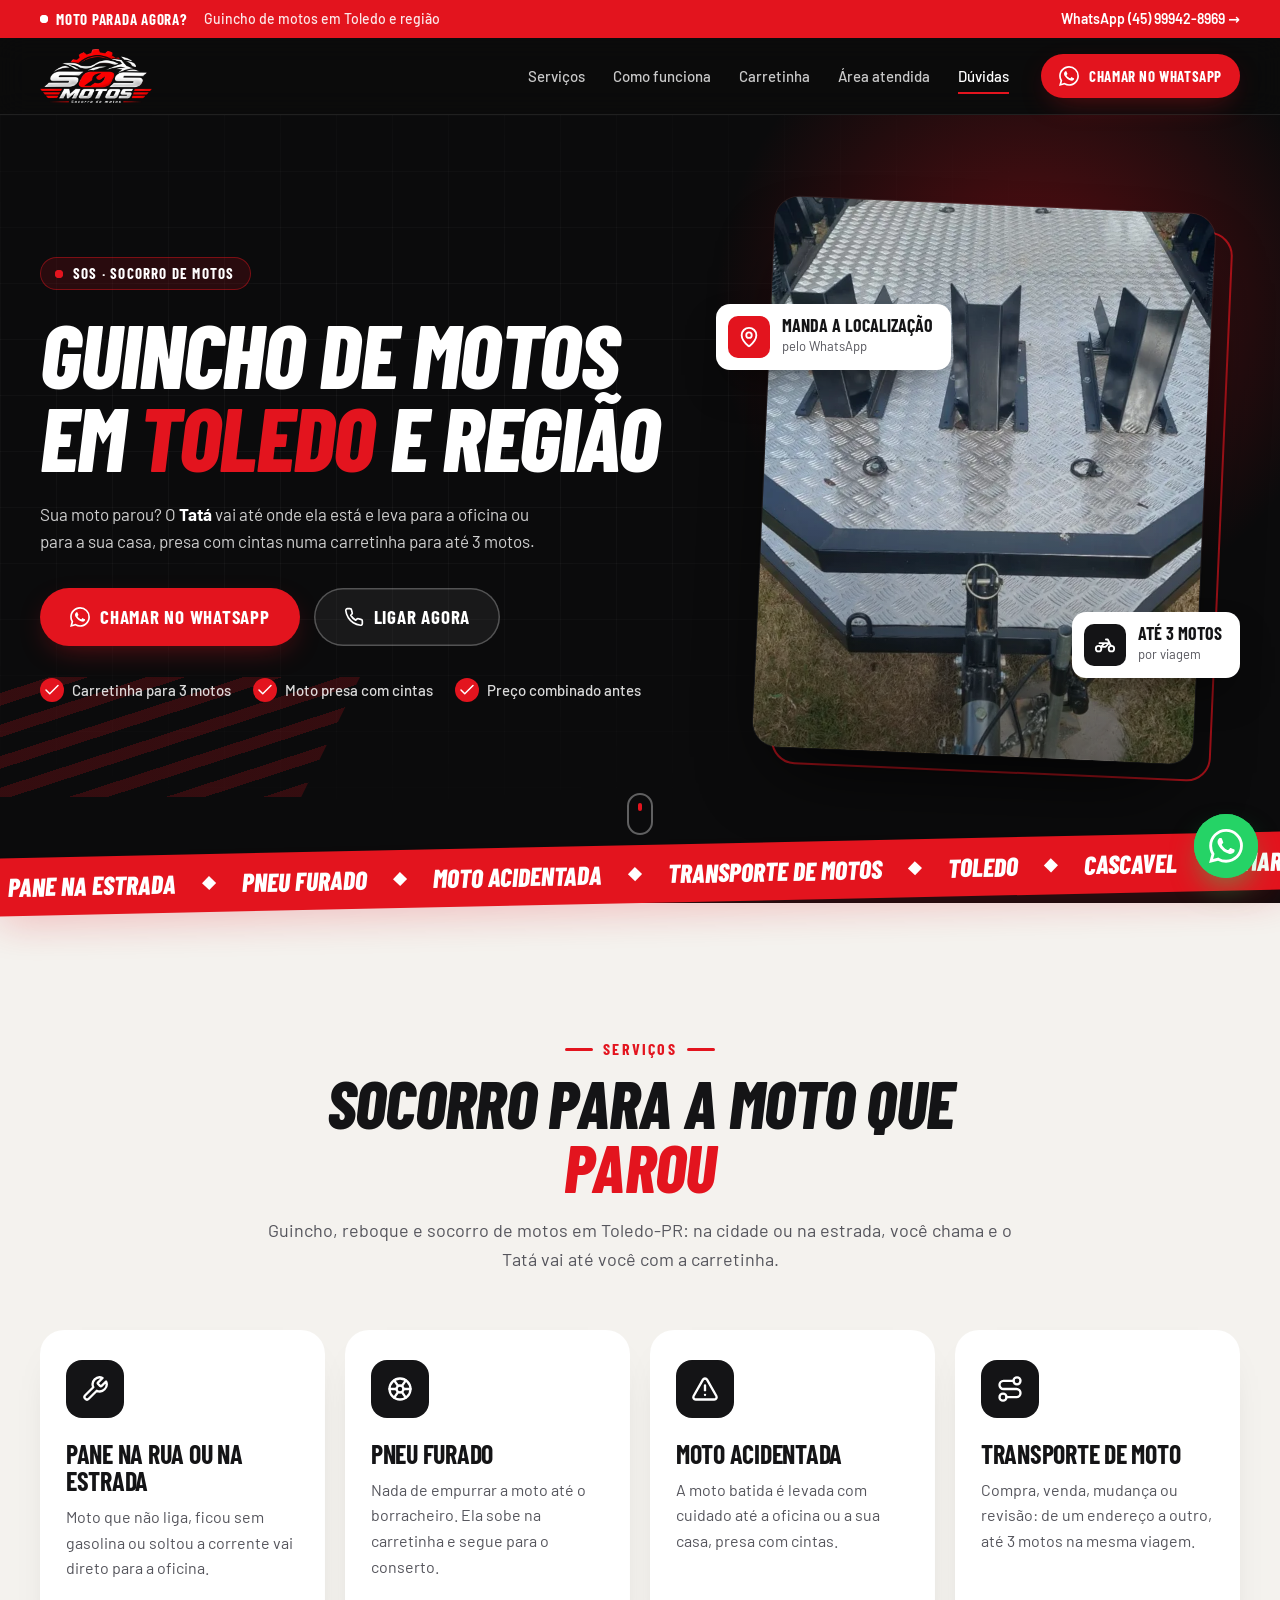
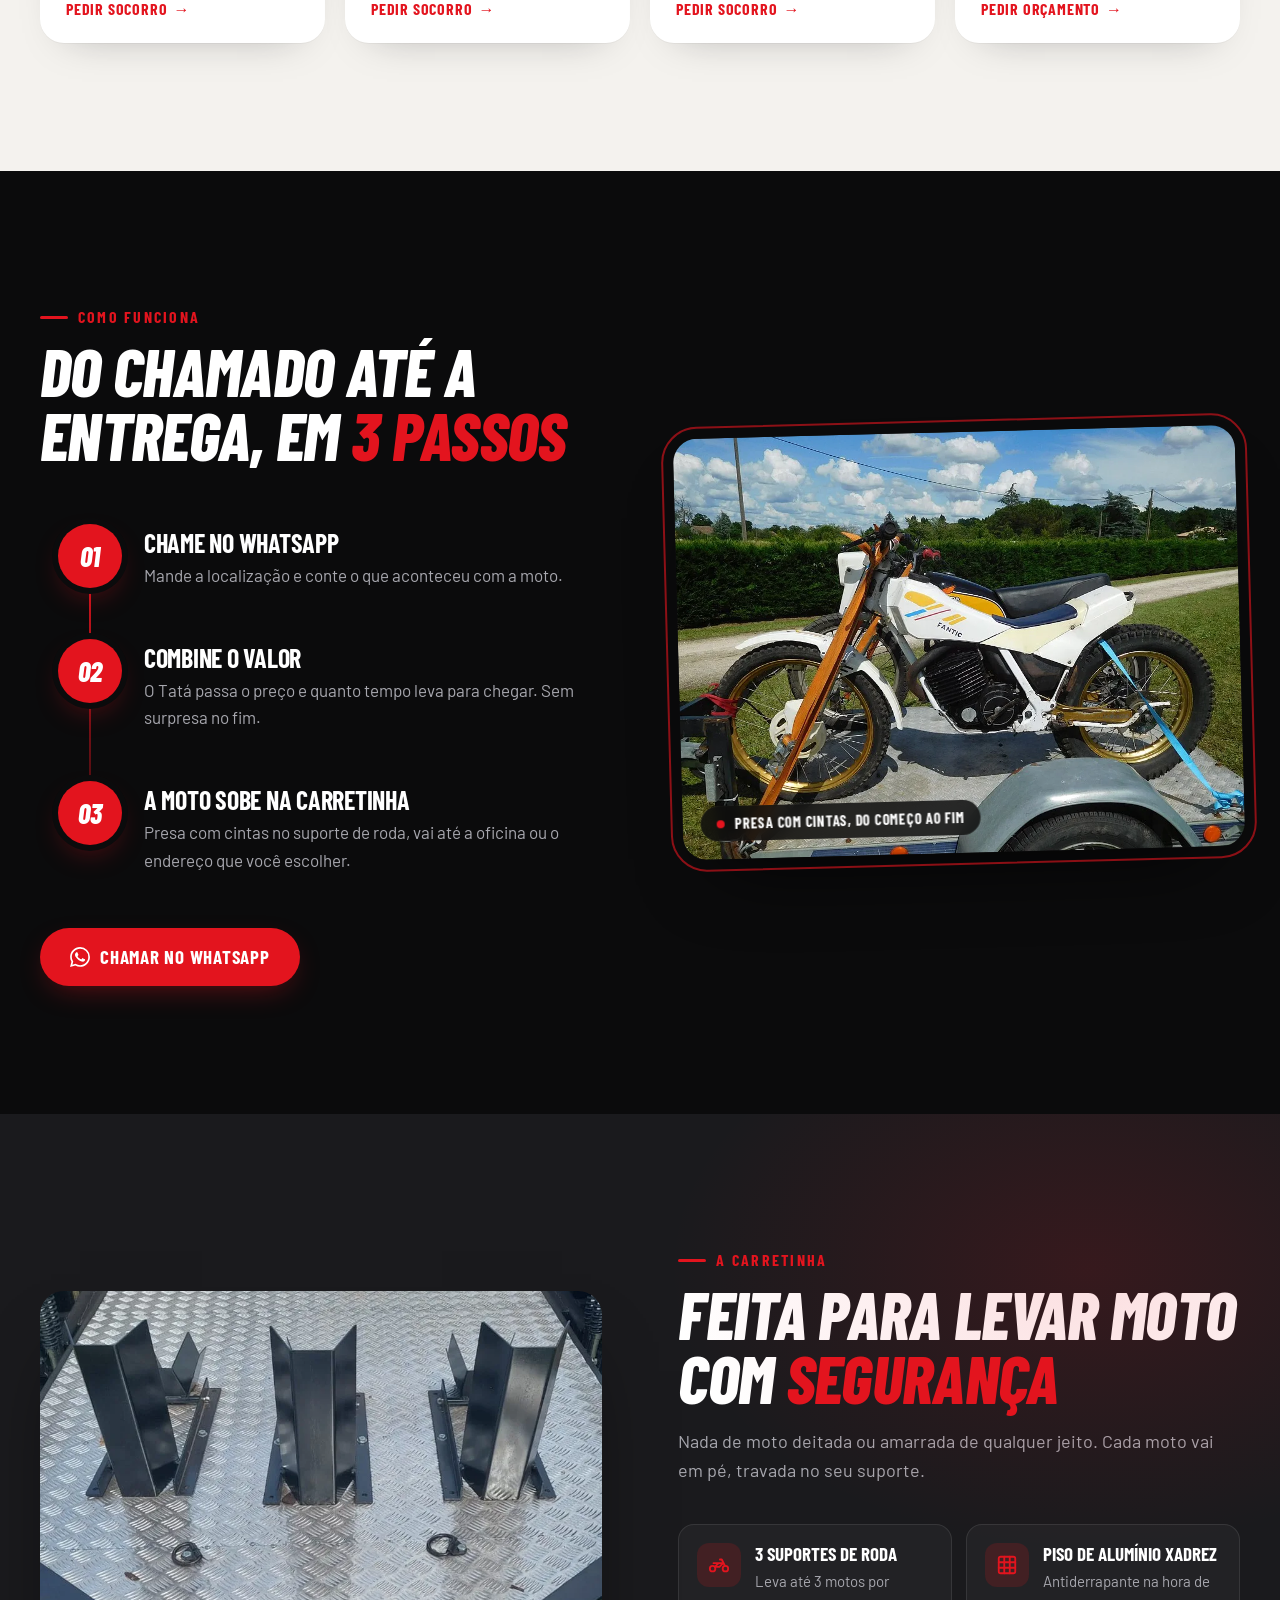
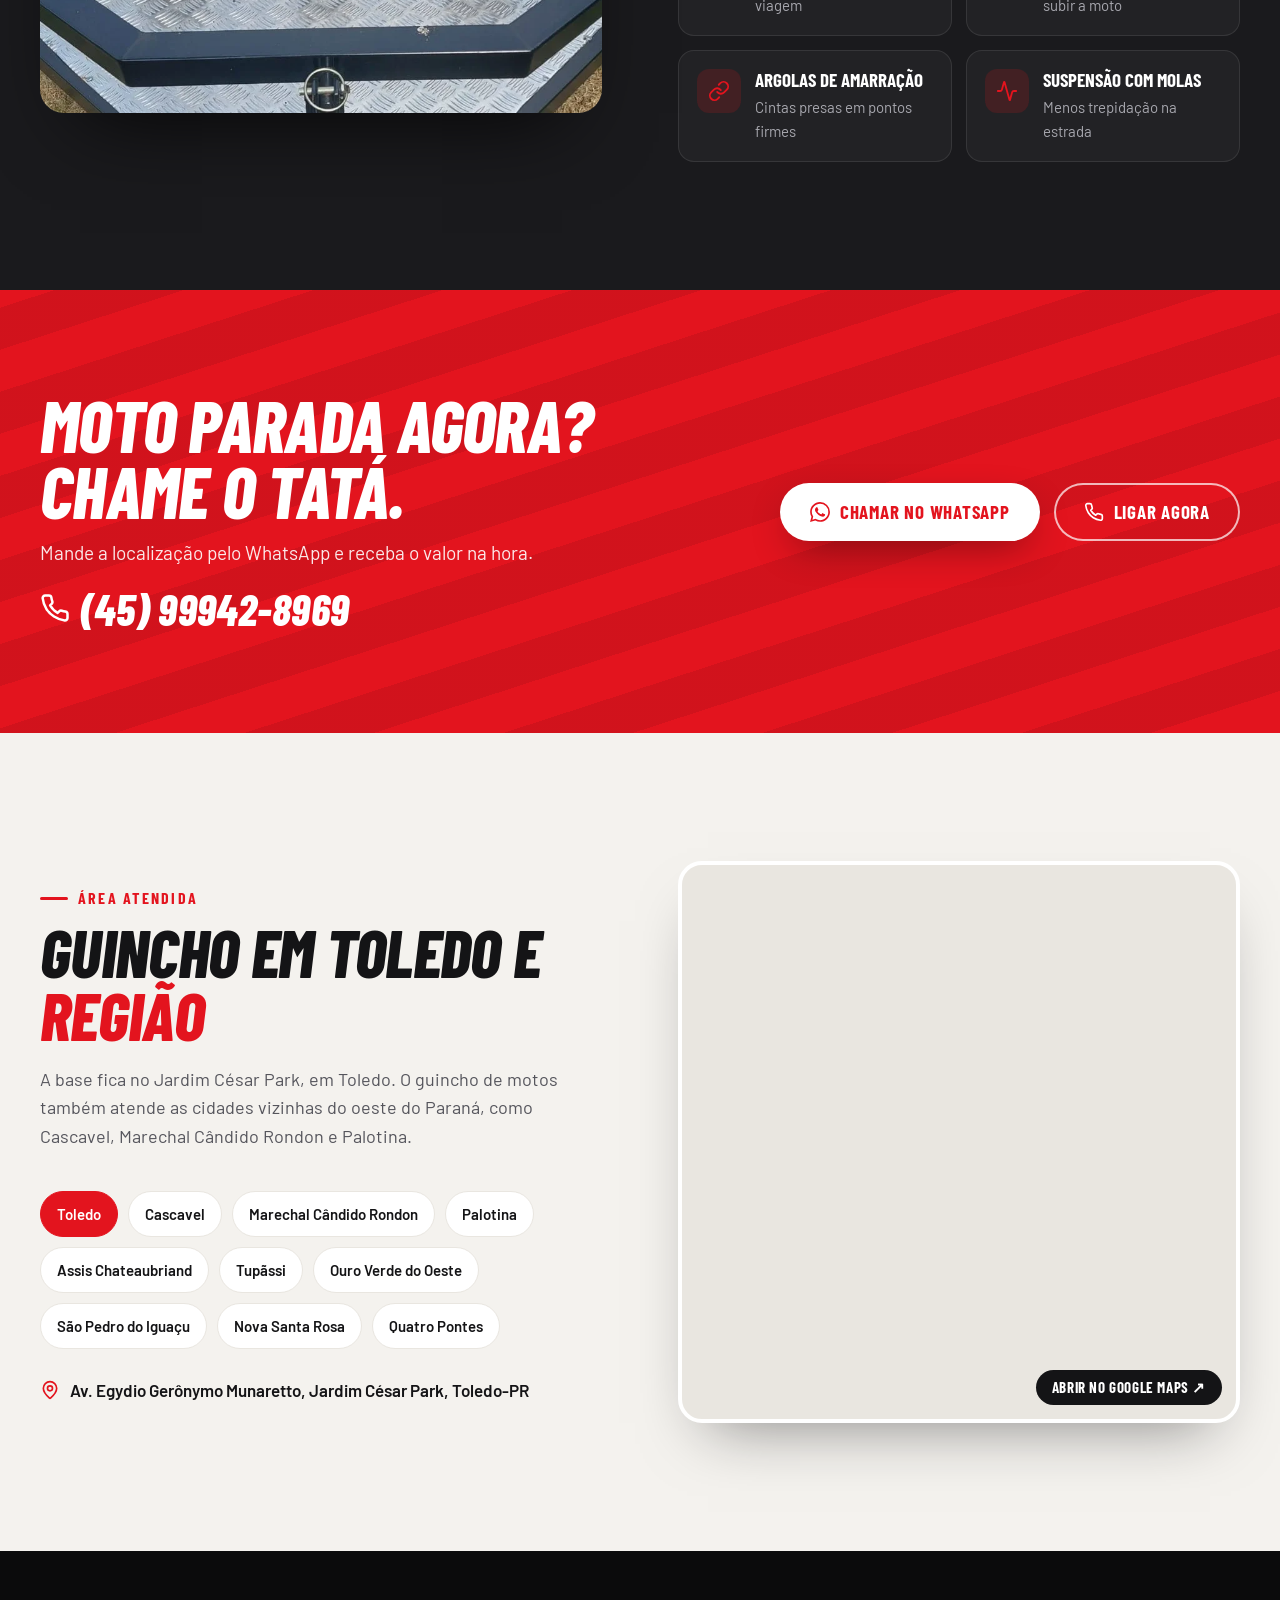
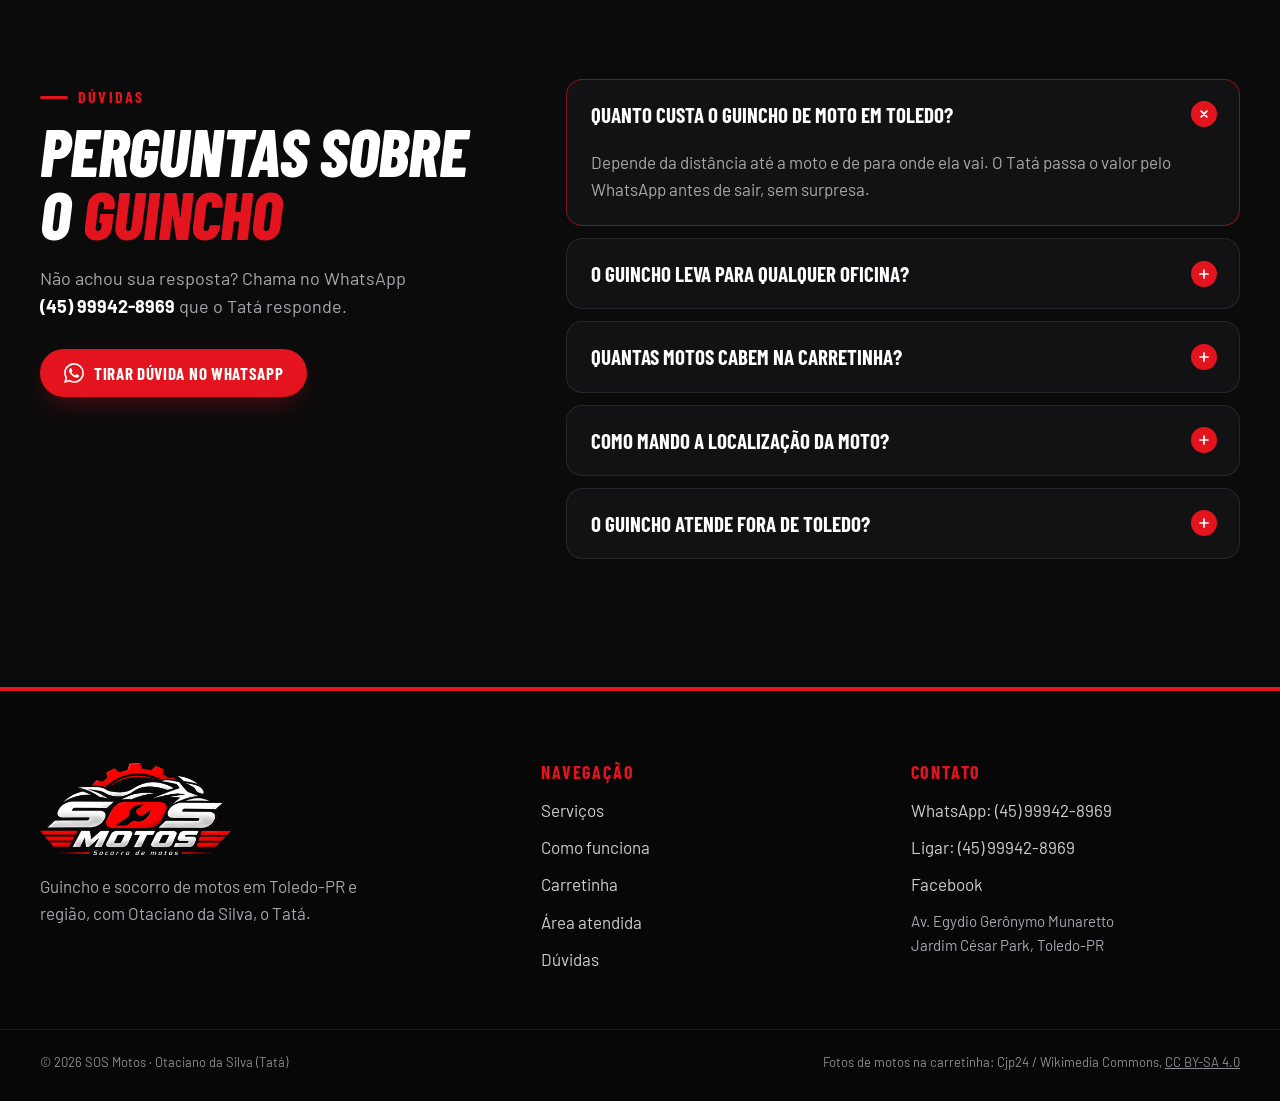
==== commit df877387: "Facebook na página da bio, no rodapé e nos dados do Google Co-Authored-By: Claude Opus 5.5 <noreply@" ====
--- a/index.html
+++ b/index.html
@@ -12,7 +12,7 @@
 <meta property="og:locale" content="pt_BR">
 <meta property="og:title" content="SOS Motos: guincho de motos em Toledo-PR">
 <meta property="og:description" content="O Tatá busca sua moto onde ela parou, em Toledo e região, e leva na carretinha até a oficina ou a sua casa.">
-<meta property="og:image" content="https://murilolodi.github.io/site-sos-motos/share.jpg">
+<meta property="og:image" content="https://murilolodi.github.io/site-sos-motos/share-v2.jpg">
 <meta property="og:image:width" content="1200">
 <meta property="og:image:height" content="630">
 <meta name="twitter:card" content="summary_large_image">
@@ -36,10 +36,11 @@
   "alternateName": "SOS Motos Tatá",
   "description": "Guincho e socorro de motos em Toledo-PR e região, com carretinha para até 3 motos.",
   "url": "https://murilolodi.github.io/site-sos-motos/",
-  "image": "https://murilolodi.github.io/site-sos-motos/share.jpg",
+  "image": "https://murilolodi.github.io/site-sos-motos/share-v2.jpg",
   "logo": "https://murilolodi.github.io/site-sos-motos/img/logo-grande.webp",
   "founder": { "@type": "Person", "name": "Otaciano da Silva", "alternateName": "Tatá" },
   "telephone": "+5545999428969",
+  "sameAs": ["https://www.facebook.com/share/1fqPfXB3DM/"],
   "address": {
     "@type": "PostalAddress",
     "streetAddress": "Avenida Egydio Gerônymo Munaretto",
@@ -333,6 +334,7 @@
       <h3>Contato</h3>
       <a data-wa href="https://wa.me/5545999428969">WhatsApp: (45) 99942-8969</a>
       <a data-tel href="tel:+5545999428969">Ligar: (45) 99942-8969</a>
+      <a href="https://www.facebook.com/share/1fqPfXB3DM/" target="_blank" rel="noopener">Facebook</a>
       <p>Av. Egydio Gerônymo Munaretto<br>Jardim César Park, Toledo-PR</p>
     </div>
   </div>
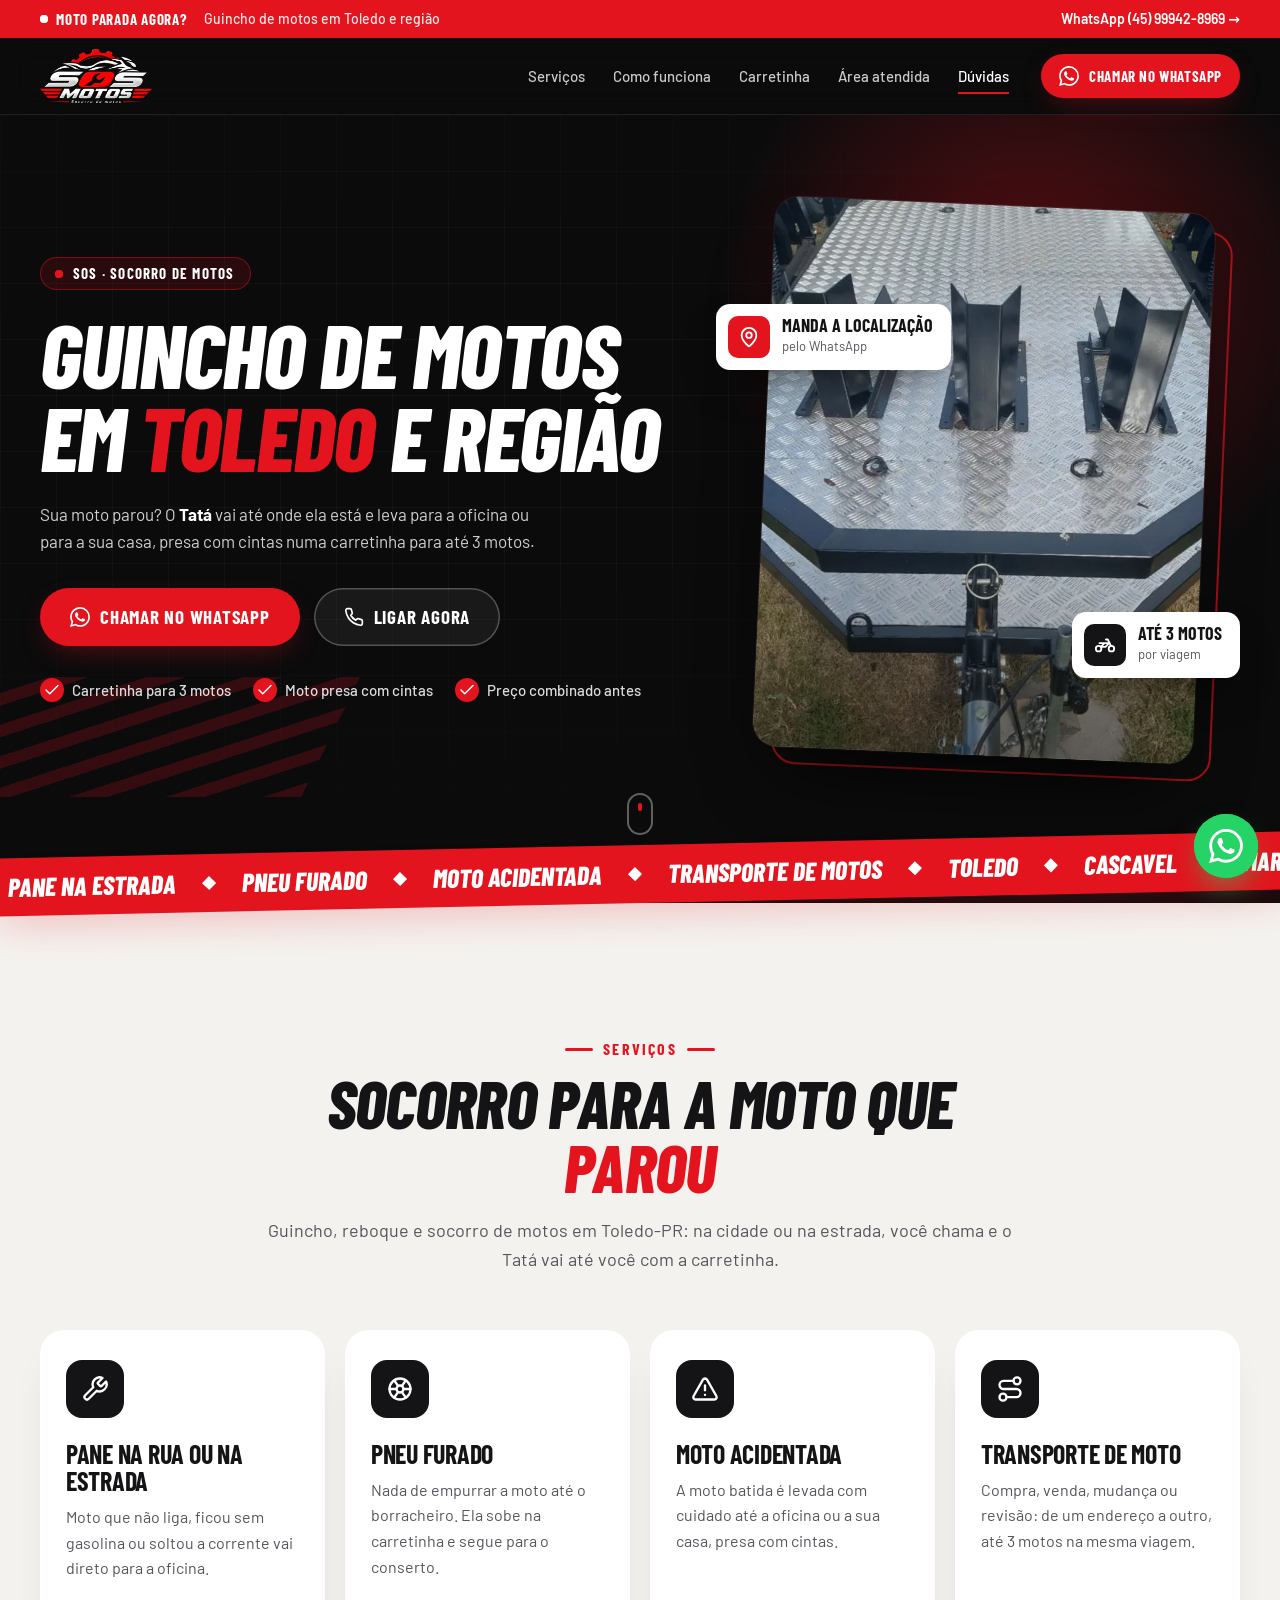
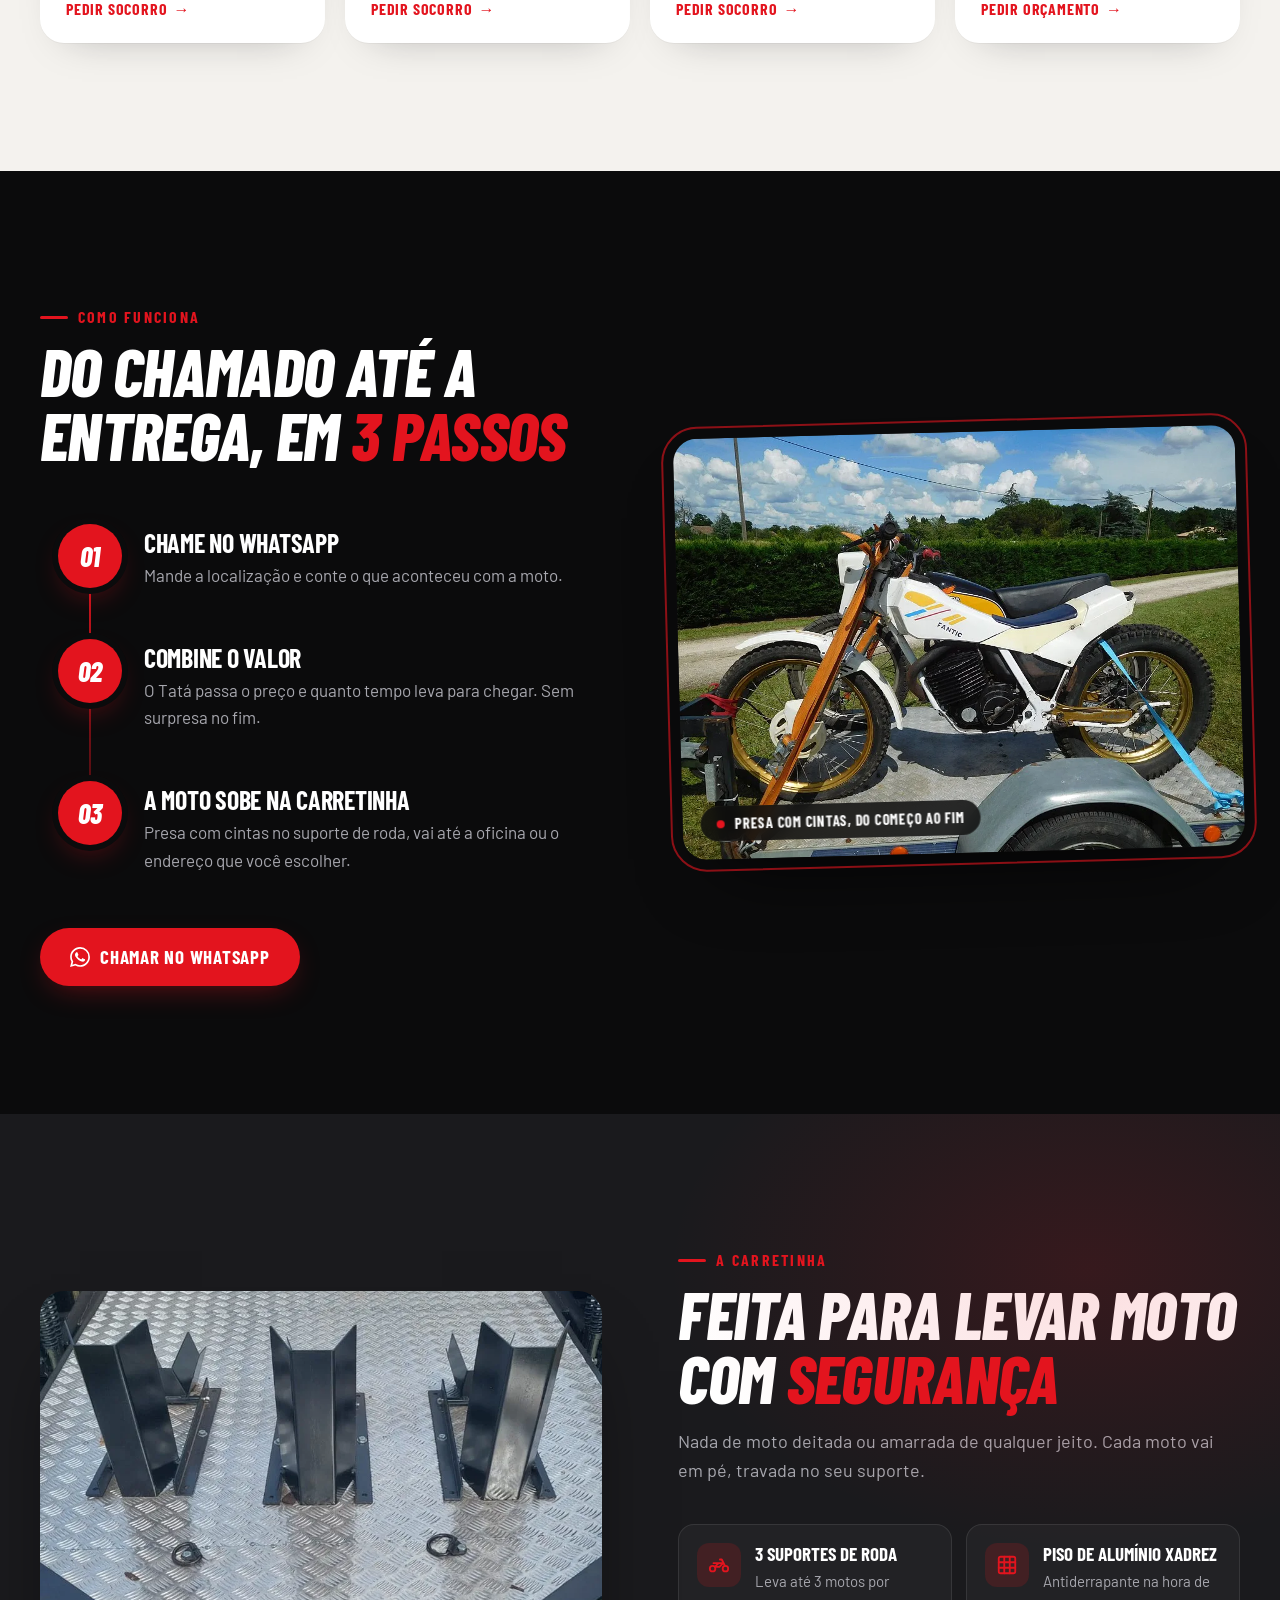
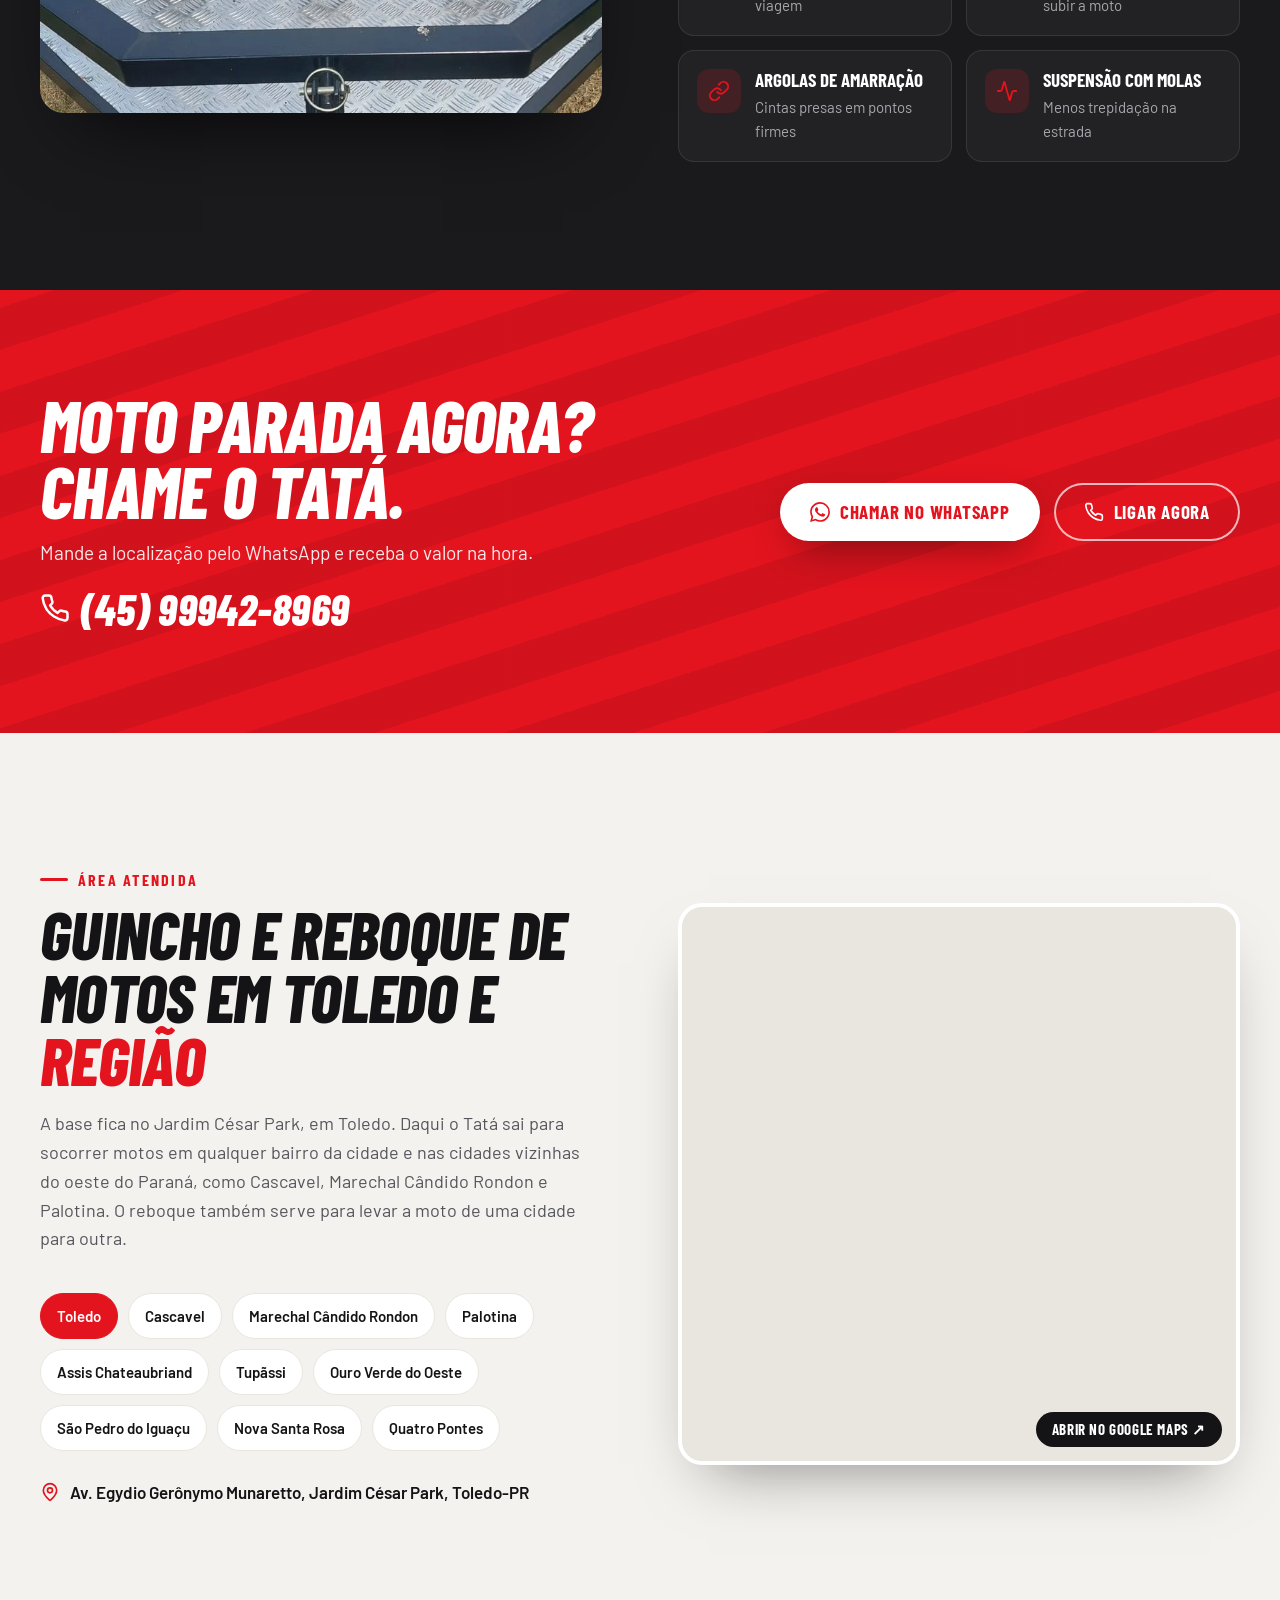
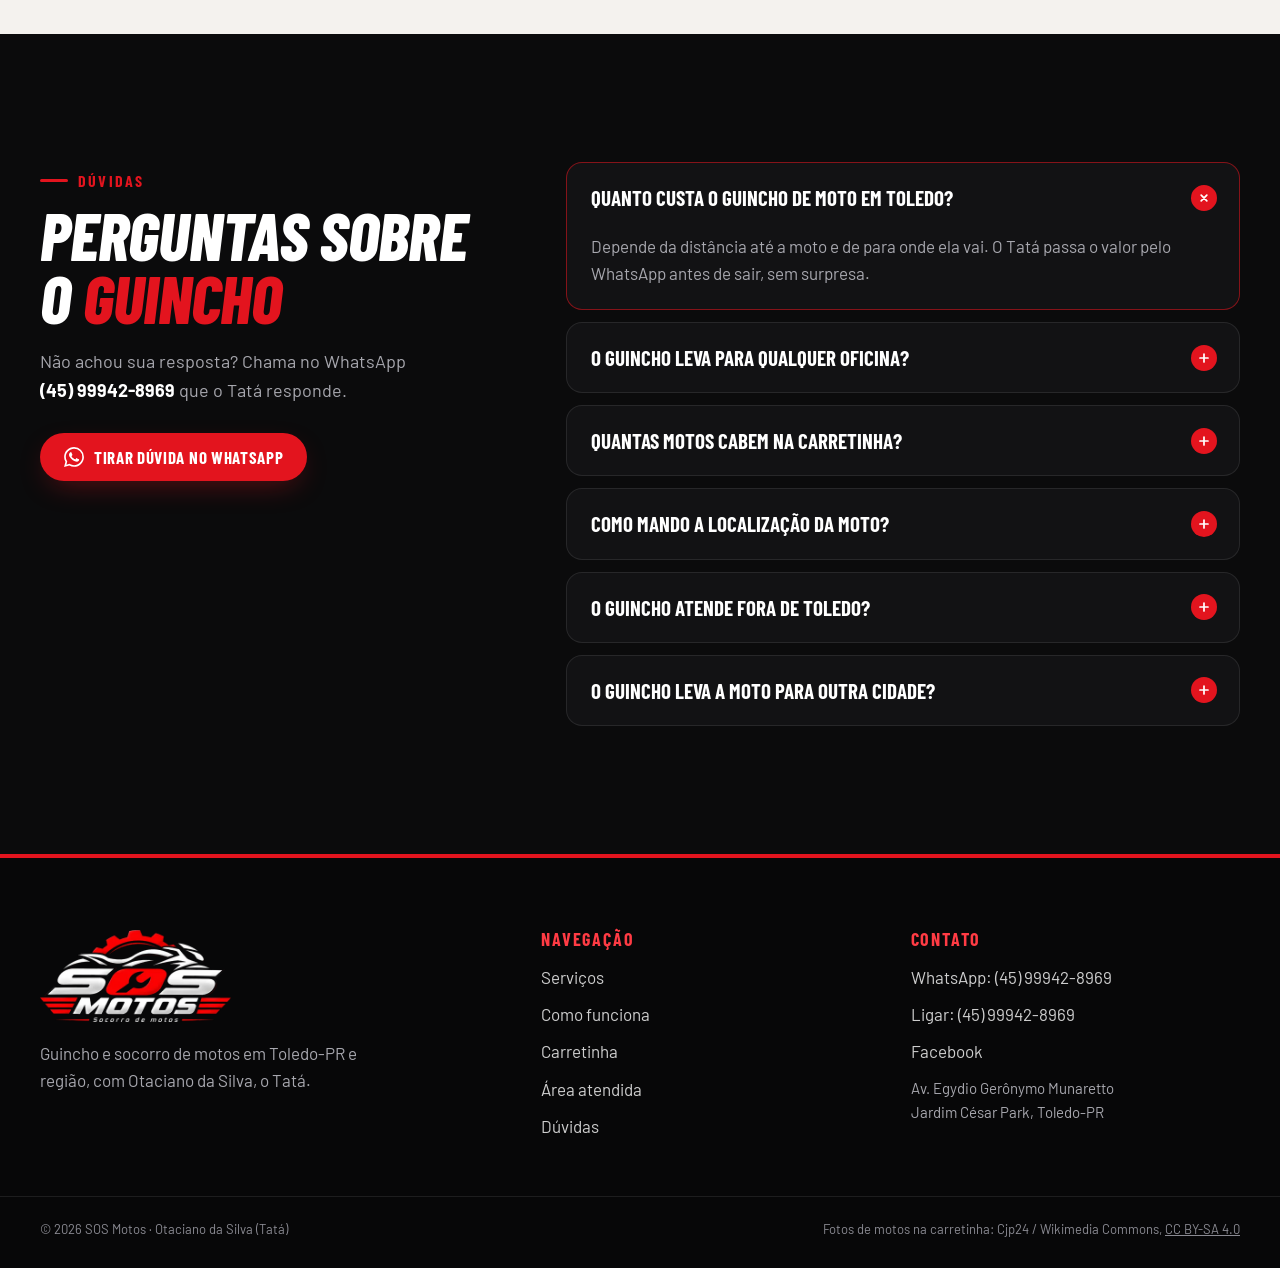
==== commit a5f81f2e: "SEO local: dados da empresa, serviços, cidades do PR, FAQ, 404 e imagens mais leves Co-Authored-By: " ====
--- a/index.html
+++ b/index.html
@@ -4,7 +4,7 @@
 <meta charset="utf-8">
 <meta name="viewport" content="width=device-width, initial-scale=1, viewport-fit=cover">
 <title>Guincho de Motos em Toledo-PR e Região | SOS Motos (Tatá)</title>
-<meta name="description" content="Moto parou em Toledo ou região? O Tatá busca sua moto onde ela estiver e leva até a oficina ou sua casa numa carretinha para até 3 motos. Chame no WhatsApp.">
+<meta name="description" content="Guincho de motos em Toledo-PR e região. O Tatá busca sua moto onde ela parou e leva até a oficina ou a sua casa, numa carretinha para 3 motos. Chame no WhatsApp.">
 <meta name="geo.region" content="BR-PR">
 <meta name="geo.placename" content="Toledo">
 <meta name="geo.position" content="-24.7551414;-53.7394605">
@@ -31,16 +31,25 @@
 <script type="application/ld+json">
 {
   "@context": "https://schema.org",
-  "@type": ["EmergencyService", "AutomotiveBusiness"],
+  "@type": [
+    "EmergencyService",
+    "AutomotiveBusiness"
+  ],
   "name": "SOS Motos — Socorro de Motos",
   "alternateName": "SOS Motos Tatá",
   "description": "Guincho e socorro de motos em Toledo-PR e região, com carretinha para até 3 motos.",
   "url": "https://murilolodi.github.io/site-sos-motos/",
   "image": "https://murilolodi.github.io/site-sos-motos/share-v2.jpg",
   "logo": "https://murilolodi.github.io/site-sos-motos/img/logo-grande.webp",
-  "founder": { "@type": "Person", "name": "Otaciano da Silva", "alternateName": "Tatá" },
+  "founder": {
+    "@type": "Person",
+    "name": "Otaciano da Silva",
+    "alternateName": "Tatá"
+  },
   "telephone": "+5545999428969",
-  "sameAs": ["https://www.facebook.com/share/1fqPfXB3DM/"],
+  "sameAs": [
+    "https://www.facebook.com/share/1fqPfXB3DM/"
+  ],
   "address": {
     "@type": "PostalAddress",
     "streetAddress": "Avenida Egydio Gerônymo Munaretto",
@@ -48,21 +57,186 @@
     "addressRegion": "PR",
     "addressCountry": "BR"
   },
-  "geo": { "@type": "GeoCoordinates", "latitude": -24.7551414, "longitude": -53.7394605 },
+  "geo": {
+    "@type": "GeoCoordinates",
+    "latitude": -24.7551414,
+    "longitude": -53.7394605
+  },
   "hasMap": "https://www.google.com/maps?q=-24.7551414,-53.7394605",
   "areaServed": [
-    { "@type": "City", "name": "Toledo" },
-    { "@type": "City", "name": "Cascavel" },
-    { "@type": "City", "name": "Marechal Cândido Rondon" },
-    { "@type": "City", "name": "Palotina" },
-    { "@type": "City", "name": "Assis Chateaubriand" },
-    { "@type": "City", "name": "Tupãssi" },
-    { "@type": "City", "name": "Ouro Verde do Oeste" },
-    { "@type": "City", "name": "São Pedro do Iguaçu" },
-    { "@type": "City", "name": "Nova Santa Rosa" },
-    { "@type": "City", "name": "Quatro Pontes" }
+    {
+      "@type": "City",
+      "name": "Toledo",
+      "containedInPlace": {
+        "@type": "State",
+        "name": "Paraná"
+      }
+    },
+    {
+      "@type": "City",
+      "name": "Cascavel",
+      "containedInPlace": {
+        "@type": "State",
+        "name": "Paraná"
+      }
+    },
+    {
+      "@type": "City",
+      "name": "Marechal Cândido Rondon",
+      "containedInPlace": {
+        "@type": "State",
+        "name": "Paraná"
+      }
+    },
+    {
+      "@type": "City",
+      "name": "Palotina",
+      "containedInPlace": {
+        "@type": "State",
+        "name": "Paraná"
+      }
+    },
+    {
+      "@type": "City",
+      "name": "Assis Chateaubriand",
+      "containedInPlace": {
+        "@type": "State",
+        "name": "Paraná"
+      }
+    },
+    {
+      "@type": "City",
+      "name": "Tupãssi",
+      "containedInPlace": {
+        "@type": "State",
+        "name": "Paraná"
+      }
+    },
+    {
+      "@type": "City",
+      "name": "Ouro Verde do Oeste",
+      "containedInPlace": {
+        "@type": "State",
+        "name": "Paraná"
+      }
+    },
+    {
+      "@type": "City",
+      "name": "São Pedro do Iguaçu",
+      "containedInPlace": {
+        "@type": "State",
+        "name": "Paraná"
+      }
+    },
+    {
+      "@type": "City",
+      "name": "Nova Santa Rosa",
+      "containedInPlace": {
+        "@type": "State",
+        "name": "Paraná"
+      }
+    },
+    {
+      "@type": "City",
+      "name": "Quatro Pontes",
+      "containedInPlace": {
+        "@type": "State",
+        "name": "Paraná"
+      }
+    }
   ],
-  "knowsAbout": ["guincho de motos", "socorro de motos", "transporte de motos", "reboque de motos"]
+  "knowsAbout": [
+    "guincho de motos",
+    "socorro de motos",
+    "reboque de motos",
+    "transporte de motos"
+  ],
+  "@id": "https://murilolodi.github.io/site-sos-motos/#empresa",
+  "slogan": "Moto parou? O Tatá busca.",
+  "hasOfferCatalog": {
+    "@type": "OfferCatalog",
+    "name": "Serviços de guincho de motos",
+    "itemListElement": [
+      {
+        "@type": "Offer",
+        "itemOffered": {
+          "@type": "Service",
+          "name": "Guincho para moto com pane",
+          "description": "Busca da moto parada na rua ou na estrada, em Toledo e região.",
+          "areaServed": {
+            "@type": "City",
+            "name": "Toledo",
+            "containedInPlace": {
+              "@type": "State",
+              "name": "Paraná"
+            }
+          }
+        }
+      },
+      {
+        "@type": "Offer",
+        "itemOffered": {
+          "@type": "Service",
+          "name": "Socorro para pneu furado",
+          "description": "Leva a moto com pneu furado até a borracharia ou a oficina.",
+          "areaServed": {
+            "@type": "City",
+            "name": "Toledo",
+            "containedInPlace": {
+              "@type": "State",
+              "name": "Paraná"
+            }
+          }
+        }
+      },
+      {
+        "@type": "Offer",
+        "itemOffered": {
+          "@type": "Service",
+          "name": "Reboque de moto acidentada",
+          "description": "Recolhe a moto depois de acidente e leva até a oficina ou para casa.",
+          "areaServed": {
+            "@type": "City",
+            "name": "Toledo",
+            "containedInPlace": {
+              "@type": "State",
+              "name": "Paraná"
+            }
+          }
+        }
+      },
+      {
+        "@type": "Offer",
+        "itemOffered": {
+          "@type": "Service",
+          "name": "Transporte de motos",
+          "description": "Transporte de até 3 motos por viagem na carretinha, presas com cintas.",
+          "areaServed": {
+            "@type": "City",
+            "name": "Toledo",
+            "containedInPlace": {
+              "@type": "State",
+              "name": "Paraná"
+            }
+          }
+        }
+      }
+    ]
+  }
+}
+</script>
+<script type="application/ld+json">
+{
+  "@context": "https://schema.org",
+  "@type": "WebSite",
+  "@id": "https://murilolodi.github.io/site-sos-motos/#site",
+  "name": "SOS Motos",
+  "alternateName": "SOS Motos Toledo",
+  "url": "https://murilolodi.github.io/site-sos-motos/",
+  "inLanguage": "pt-BR",
+  "publisher": {
+    "@id": "https://murilolodi.github.io/site-sos-motos/#empresa"
+  }
 }
 </script>
 <script type="application/ld+json">
@@ -74,7 +248,8 @@
     { "@type": "Question", "name": "O guincho leva para qualquer oficina?", "acceptedAnswer": { "@type": "Answer", "text": "Sim. A moto vai para a oficina que você escolher, para uma concessionária ou para a sua casa." } },
     { "@type": "Question", "name": "Quantas motos cabem na carretinha?", "acceptedAnswer": { "@type": "Answer", "text": "Até 3 motos por viagem, cada uma no seu suporte de roda e presa com cintas." } },
     { "@type": "Question", "name": "Como mando a localização da moto?", "acceptedAnswer": { "@type": "Answer", "text": "No WhatsApp, toque no clipe, escolha Localização e envie a localização atual. Assim o Tatá chega direto até você." } },
-    { "@type": "Question", "name": "O guincho atende fora de Toledo?", "acceptedAnswer": { "@type": "Answer", "text": "Sim, nas cidades da região. Mande a localização e o Tatá confirma se consegue ir e quanto fica." } }
+    { "@type": "Question", "name": "O guincho atende fora de Toledo?", "acceptedAnswer": { "@type": "Answer", "text": "Sim, nas cidades da região. Mande a localização e o Tatá confirma se consegue ir e quanto fica." } },
+    { "@type": "Question", "name": "O guincho leva a moto para outra cidade?", "acceptedAnswer": { "@type": "Answer", "text": "Leva. Dá para buscar a moto em Toledo e entregar em Cascavel, Marechal Cândido Rondon ou outra cidade da região, e o contrário também. O valor é combinado antes pelo WhatsApp." } }
   ]
 }
 </script>
@@ -285,8 +460,8 @@
       <div>
         <div class="head head--left" data-reveal>
           <p class="kicker">Área atendida</p>
-          <h2>Guincho em Toledo e <span class="red">região</span></h2>
-          <p class="head__lead">A base fica no Jardim César Park, em Toledo. O guincho de motos também atende as cidades vizinhas do oeste do Paraná, como Cascavel, Marechal Cândido Rondon e Palotina.</p>
+          <h2>Guincho e reboque de motos em Toledo e <span class="red">região</span></h2>
+          <p class="head__lead">A base fica no Jardim César Park, em Toledo. Daqui o Tatá sai para socorrer motos em qualquer bairro da cidade e nas cidades vizinhas do oeste do Paraná, como Cascavel, Marechal Cândido Rondon e Palotina. O reboque também serve para levar a moto de uma cidade para outra.</p>
         </div>
         <ul class="cities" data-reveal>
           <li class="is-main">Toledo</li><li>Cascavel</li><li>Marechal Cândido Rondon</li><li>Palotina</li><li>Assis Chateaubriand</li><li>Tupãssi</li><li>Ouro Verde do Oeste</li><li>São Pedro do Iguaçu</li><li>Nova Santa Rosa</li><li>Quatro Pontes</li>
@@ -315,6 +490,7 @@
         <details name="faq" data-reveal><summary>Quantas motos cabem na carretinha?</summary><p>Até 3 motos por viagem, cada uma no seu suporte de roda e presa com cintas.</p></details>
         <details name="faq" data-reveal><summary>Como mando a localização da moto?</summary><p>No WhatsApp, toque no clipe, escolha Localização e envie a localização atual. Assim o Tatá chega direto até você.</p></details>
         <details name="faq" data-reveal><summary>O guincho atende fora de Toledo?</summary><p>Sim, nas cidades da região. Mande a localização e o Tatá confirma se consegue ir e quanto fica.</p></details>
+        <details name="faq" data-reveal><summary>O guincho leva a moto para outra cidade?</summary><p>Leva. Dá para buscar a moto em Toledo e entregar em Cascavel, Marechal Cândido Rondon ou outra cidade da região, e o contrário também. O valor é combinado antes pelo WhatsApp.</p></details>
       </div>
     </div>
   </section>
--- a/styles.css
+++ b/styles.css
@@ -272,7 +272,7 @@
 .footer__brand img { height: 92px; width: auto; }
 .footer__brand p { margin-top: 18px; max-width: 360px; color: var(--gray); }
 .footer__col { display: grid; gap: 10px; align-content: start; }
-.footer__col h3 { margin-bottom: 6px; font-size: 18px; letter-spacing: .1em; text-transform: uppercase; color: var(--red); }
+.footer__col h3 { margin-bottom: 6px; font-size: 18px; letter-spacing: .1em; text-transform: uppercase; color: #FF3B44; }
 .footer__col a { text-decoration: none; color: rgba(255, 255, 255, .8); transition: color .2s; }
 .footer__col a:hover { color: #fff; }
 .footer__col p { color: var(--gray); font-size: 15px; }
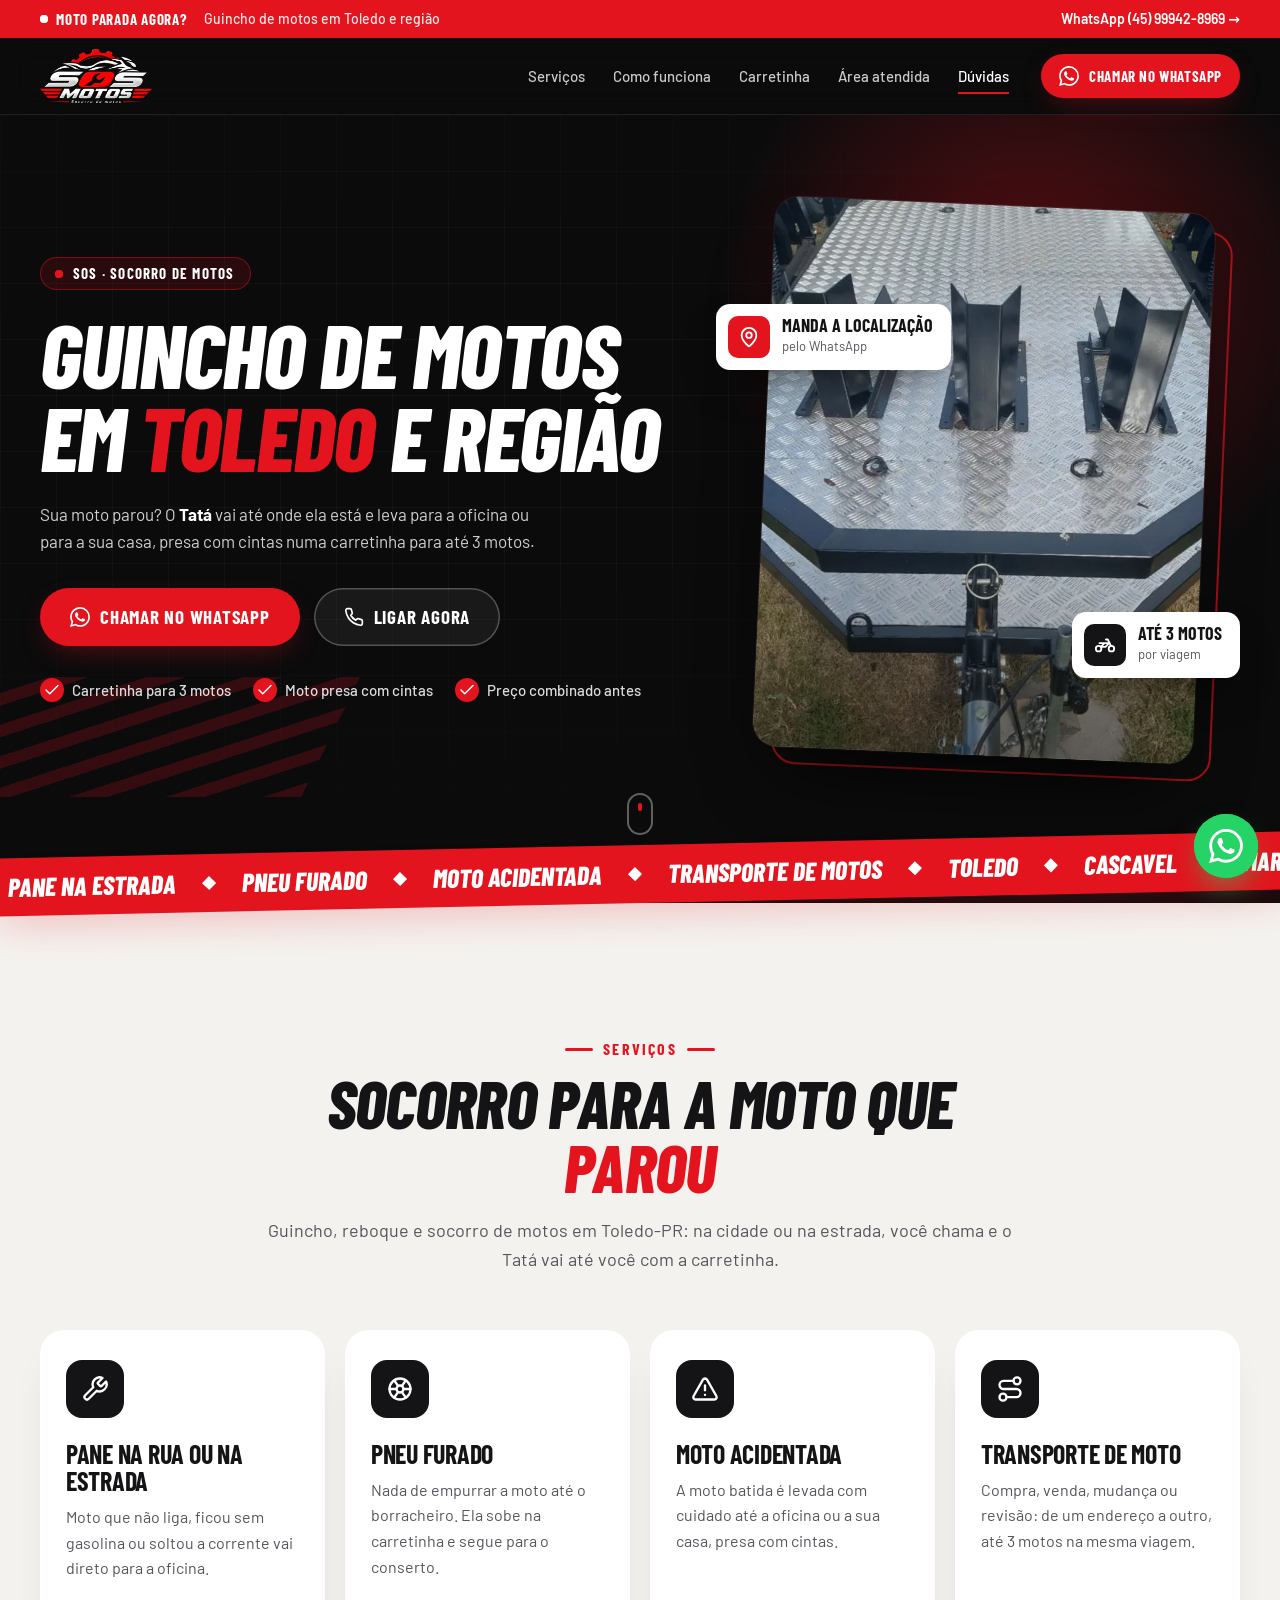
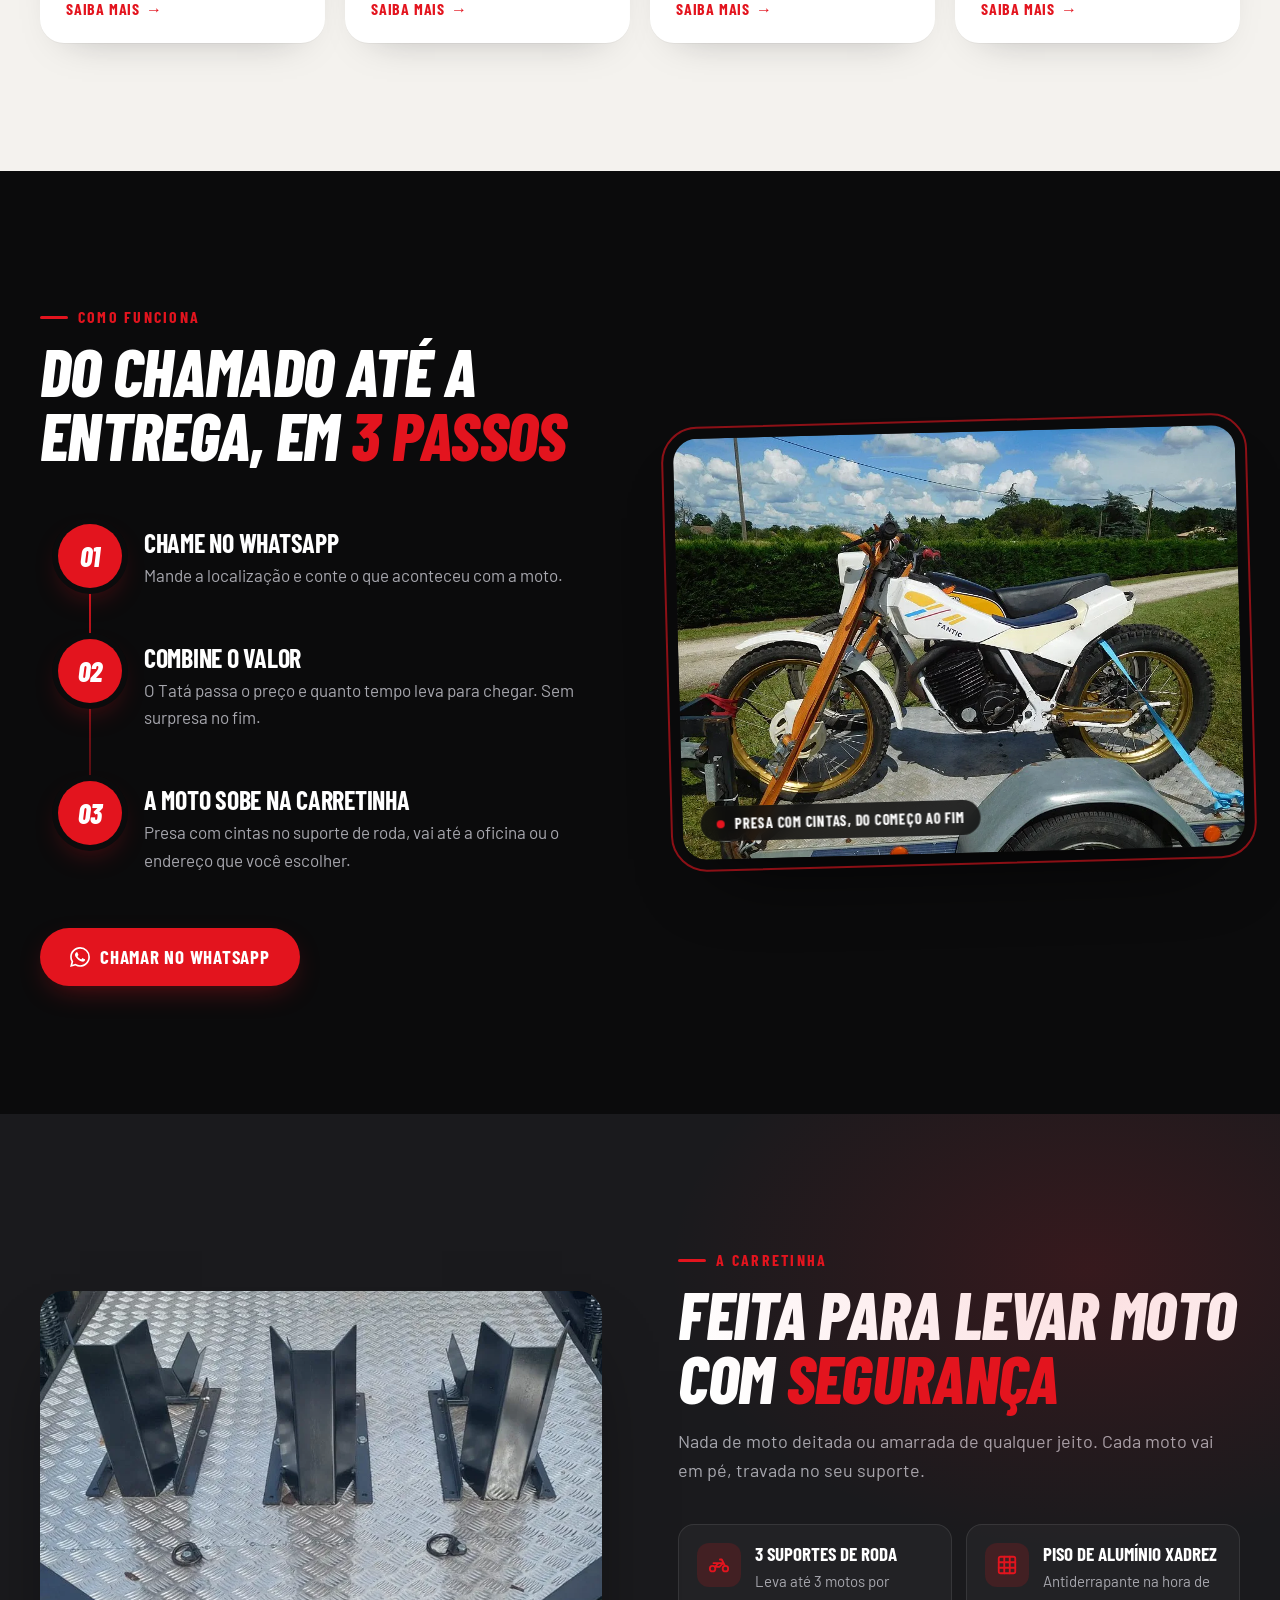
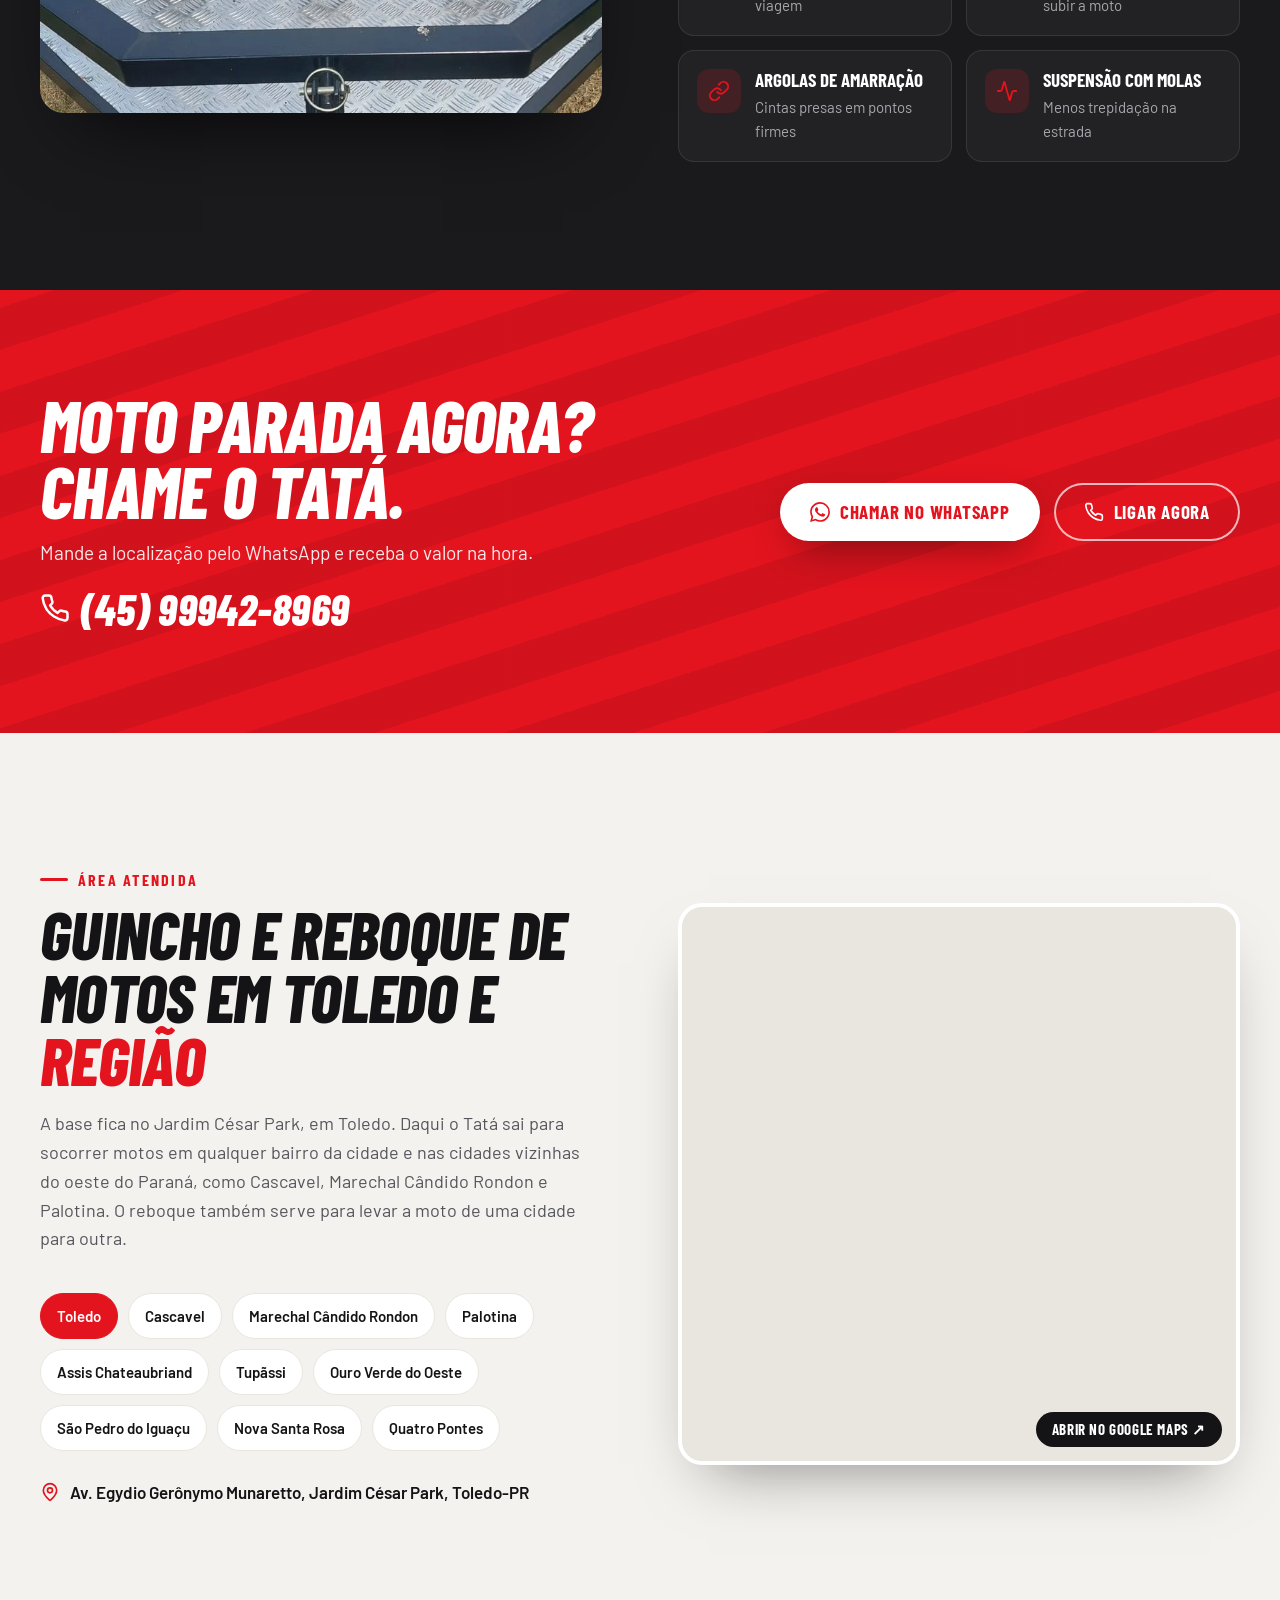
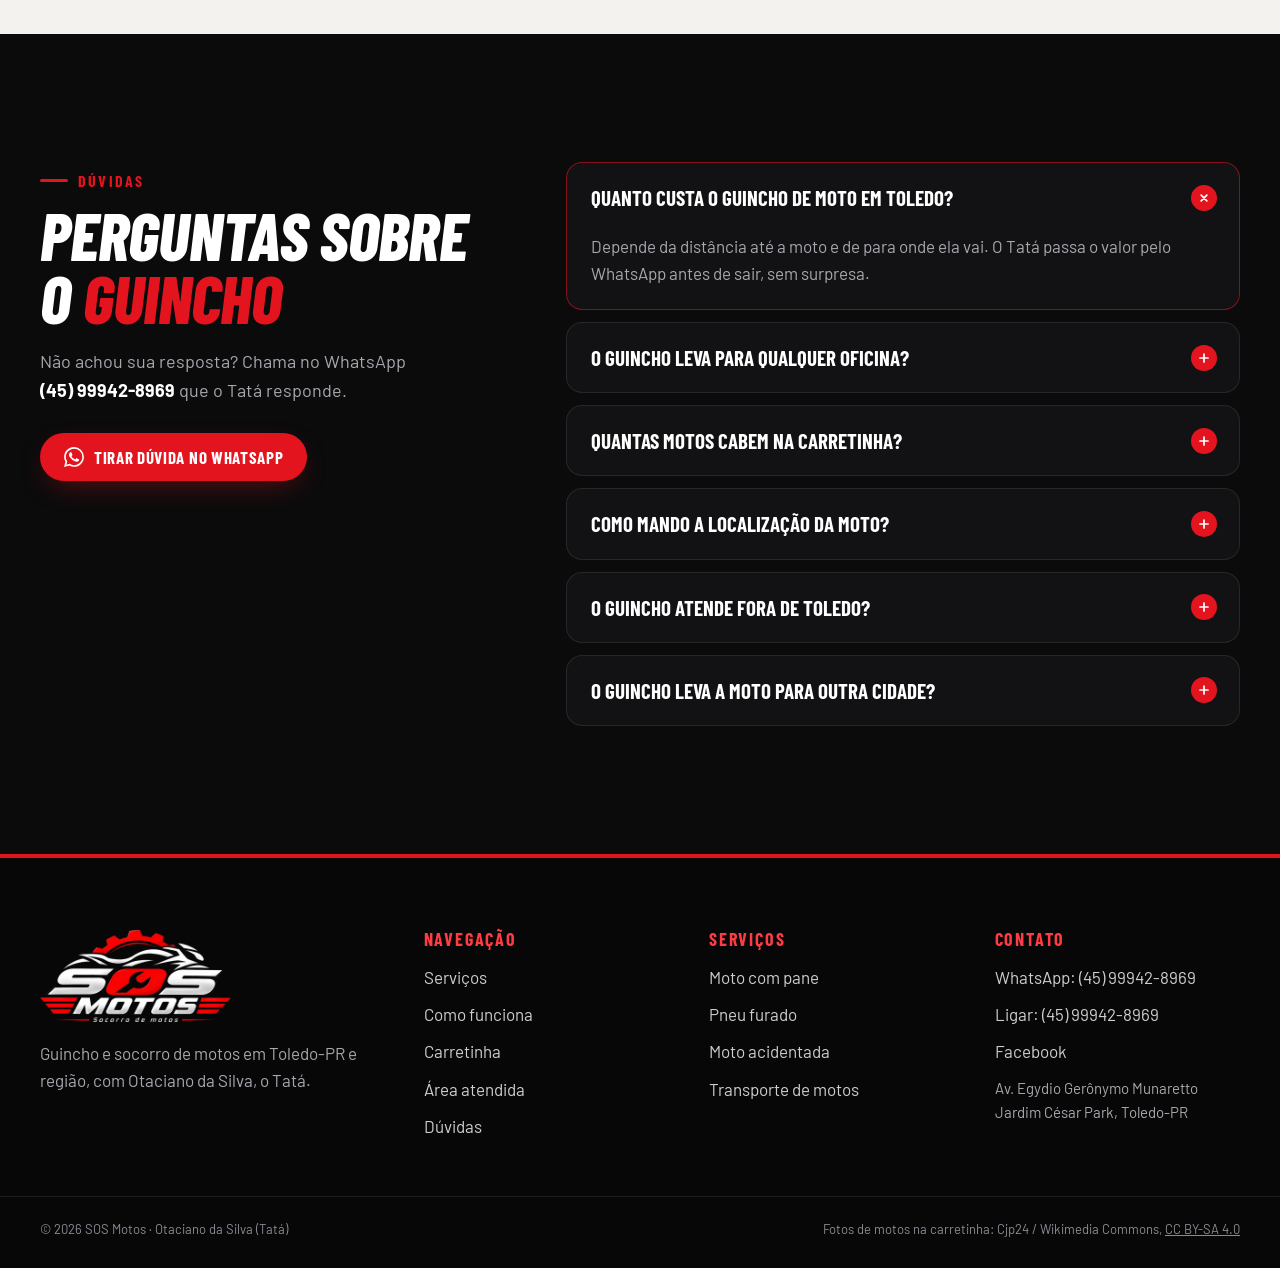
==== commit 95381262: "Páginas de serviço (pane, pneu furado, acidentada, transporte) com schema e links internos Co-Author" ====
--- a/index.html
+++ b/index.html
@@ -162,6 +162,7 @@
         "itemOffered": {
           "@type": "Service",
           "name": "Guincho para moto com pane",
+          "url": "https://murilolodi.github.io/site-sos-motos/servicos/moto-com-pane/",
           "description": "Busca da moto parada na rua ou na estrada, em Toledo e região.",
           "areaServed": {
             "@type": "City",
@@ -178,6 +179,7 @@
         "itemOffered": {
           "@type": "Service",
           "name": "Socorro para pneu furado",
+          "url": "https://murilolodi.github.io/site-sos-motos/servicos/pneu-furado/",
           "description": "Leva a moto com pneu furado até a borracharia ou a oficina.",
           "areaServed": {
             "@type": "City",
@@ -194,6 +196,7 @@
         "itemOffered": {
           "@type": "Service",
           "name": "Reboque de moto acidentada",
+          "url": "https://murilolodi.github.io/site-sos-motos/servicos/moto-acidentada/",
           "description": "Recolhe a moto depois de acidente e leva até a oficina ou para casa.",
           "areaServed": {
             "@type": "City",
@@ -210,6 +213,7 @@
         "itemOffered": {
           "@type": "Service",
           "name": "Transporte de motos",
+          "url": "https://murilolodi.github.io/site-sos-motos/servicos/transporte-de-motos/",
           "description": "Transporte de até 3 motos por viagem na carretinha, presas com cintas.",
           "areaServed": {
             "@type": "City",
@@ -357,27 +361,27 @@
       <div class="cards">
         <article class="card" data-reveal>
           <span class="card__ico"><svg viewBox="0 0 24 24" fill="none" stroke="currentColor" stroke-width="2" stroke-linecap="round" stroke-linejoin="round" aria-hidden="true" focusable="false"><path d="M14.7 6.3a1 1 0 0 0 0 1.4l1.6 1.6a1 1 0 0 0 1.4 0l3.77-3.77a6 6 0 0 1-7.94 7.94l-6.91 6.91a2.12 2.12 0 0 1-3-3l6.91-6.91a6 6 0 0 1 7.94-7.94l-3.76 3.76z" /></svg></span>
-          <h3>Pane na rua ou na estrada</h3>
+          <h3><a href="servicos/moto-com-pane/">Pane na rua ou na estrada</a></h3>
           <p>Moto que não liga, ficou sem gasolina ou soltou a corrente vai direto para a oficina.</p>
-          <a class="card__link" data-wa href="https://wa.me/5545999428969">Pedir socorro <span>→</span></a>
+          <a class="card__link" href="servicos/moto-com-pane/">Saiba mais <span>→</span></a>
         </article>
         <article class="card" data-reveal>
           <span class="card__ico"><svg viewBox="0 0 24 24" fill="none" stroke="currentColor" stroke-width="2" stroke-linecap="round" stroke-linejoin="round" aria-hidden="true" focusable="false"><path d="M12 12m-9 0a9 9 0 1 0 18 0a9 9 0 1 0 -18 0" /> <path d="M12 12m-3 0a3 3 0 1 0 6 0a3 3 0 1 0 -6 0" /> <path d="M3 12h6" /> <path d="M15 12h6" /> <path d="M13.6 9.4l3.4 -4.8" /> <path d="M10.4 14.6l-3.4 4.8" /> <path d="M7 4.6l3.4 4.8" /> <path d="M13.6 14.6l3.4 4.8" /></svg></span>
-          <h3>Pneu furado</h3>
+          <h3><a href="servicos/pneu-furado/">Pneu furado</a></h3>
           <p>Nada de empurrar a moto até o borracheiro. Ela sobe na carretinha e segue para o conserto.</p>
-          <a class="card__link" data-wa href="https://wa.me/5545999428969">Pedir socorro <span>→</span></a>
+          <a class="card__link" href="servicos/pneu-furado/">Saiba mais <span>→</span></a>
         </article>
         <article class="card" data-reveal>
           <span class="card__ico"><svg viewBox="0 0 24 24" fill="none" stroke="currentColor" stroke-width="2" stroke-linecap="round" stroke-linejoin="round" aria-hidden="true" focusable="false"><path d="m21.73 18-8-14a2 2 0 0 0-3.48 0l-8 14A2 2 0 0 0 4 21h16a2 2 0 0 0 1.73-3" /> <path d="M12 9v4" /> <path d="M12 17h.01" /></svg></span>
-          <h3>Moto acidentada</h3>
+          <h3><a href="servicos/moto-acidentada/">Moto acidentada</a></h3>
           <p>A moto batida é levada com cuidado até a oficina ou a sua casa, presa com cintas.</p>
-          <a class="card__link" data-wa href="https://wa.me/5545999428969">Pedir socorro <span>→</span></a>
+          <a class="card__link" href="servicos/moto-acidentada/">Saiba mais <span>→</span></a>
         </article>
         <article class="card" data-reveal>
           <span class="card__ico"><svg viewBox="0 0 24 24" fill="none" stroke="currentColor" stroke-width="2" stroke-linecap="round" stroke-linejoin="round" aria-hidden="true" focusable="false"><circle cx="6" cy="19" r="3" /> <path d="M9 19h8.5a3.5 3.5 0 0 0 0-7h-11a3.5 3.5 0 0 1 0-7H15" /> <circle cx="18" cy="5" r="3" /></svg></span>
-          <h3>Transporte de moto</h3>
+          <h3><a href="servicos/transporte-de-motos/">Transporte de moto</a></h3>
           <p>Compra, venda, mudança ou revisão: de um endereço a outro, até 3 motos na mesma viagem.</p>
-          <a class="card__link" data-wa href="https://wa.me/5545999428969">Pedir orçamento <span>→</span></a>
+          <a class="card__link" href="servicos/transporte-de-motos/">Saiba mais <span>→</span></a>
         </article>
       </div>
     </div>
@@ -507,6 +511,10 @@
       <a href="#servicos">Serviços</a><a href="#como-funciona">Como funciona</a><a href="#carretinha">Carretinha</a><a href="#area">Área atendida</a><a href="#duvidas">Dúvidas</a>
     </div>
     <div class="footer__col">
+      <h3>Serviços</h3>
+      <a href="servicos/moto-com-pane/">Moto com pane</a><a href="servicos/pneu-furado/">Pneu furado</a><a href="servicos/moto-acidentada/">Moto acidentada</a><a href="servicos/transporte-de-motos/">Transporte de motos</a>
+    </div>
+    <div class="footer__col">
       <h3>Contato</h3>
       <a data-wa href="https://wa.me/5545999428969">WhatsApp: (45) 99942-8969</a>
       <a data-tel href="tel:+5545999428969">Ligar: (45) 99942-8969</a>
--- a/styles.css
+++ b/styles.css
@@ -193,6 +193,8 @@
 .card:hover .card__ico { background: var(--red); transform: rotate(-8deg) scale(1.06); }
 .card__ico svg { width: 28px; height: 28px; }
 .card h3 { margin-top: 22px; font-size: 26px; font-weight: 700; text-transform: uppercase; line-height: 1.05; }
+.card h3 a { color: inherit; text-decoration: none; }
+.card h3 a:hover { color: var(--red); }
 .card p { margin-top: 10px; font-size: 16px; color: var(--gray-ink); flex: 1; }
 .card__link { display: inline-flex; align-items: center; gap: 6px; margin-top: 20px; color: var(--red); font: 700 16px/1 var(--display); letter-spacing: .05em; text-transform: uppercase; text-decoration: none; }
 .card__link span { transition: transform .3s var(--ease); }
@@ -268,7 +270,7 @@
 
 /* footer */
 .footer { padding: 72px 0 28px; background: #070708; border-top: 4px solid var(--red); }
-.footer__in { display: grid; grid-template-columns: 1.4fr 1fr 1fr; gap: 40px; }
+.footer__in { display: grid; grid-template-columns: 1.4fr 1fr 1fr 1fr; gap: 40px; }
 .footer__brand img { height: 92px; width: auto; }
 .footer__brand p { margin-top: 18px; max-width: 360px; color: var(--gray); }
 .footer__col { display: grid; gap: 10px; align-content: start; }
@@ -297,6 +299,39 @@
 .js .photo--tilt[data-reveal].is-in { transform: rotate(-1.5deg); }
 
 /* ---------- responsive ---------- */
+/* ---------- páginas de serviço ---------- */
+.svc-hero { padding: clamp(56px, 8vw, 96px) 0 clamp(56px, 7vw, 88px); background: radial-gradient(700px 420px at 85% 0%, rgba(227, 20, 30, .22), transparent 70%), var(--black); }
+.crumbs { display: flex; flex-wrap: wrap; gap: 8px; margin-bottom: 22px; font-size: 14px; color: var(--gray); }
+.crumbs a { color: var(--gray); text-decoration: none; }
+.crumbs a:hover { color: #fff; }
+.svc-hero__t { max-width: 15ch; font-size: clamp(44px, 6.4vw, 84px); font-weight: 800; font-style: italic; text-transform: uppercase; line-height: .94; }
+.svc-hero__lead { max-width: 60ch; margin-top: 20px; font-size: 19px; color: rgba(255, 255, 255, .8); }
+.svc-hero__btns { display: flex; flex-wrap: wrap; gap: 14px; margin-top: 32px; }
+.svc { display: grid; grid-template-columns: minmax(0, 1fr) 320px; gap: clamp(32px, 5vw, 72px); align-items: start; }
+.prose { max-width: 68ch; color: var(--ink); }
+.prose h2 { margin: 44px 0 14px; font-size: clamp(28px, 3vw, 38px); font-weight: 800; font-style: italic; text-transform: uppercase; }
+.prose h2:first-child { margin-top: 0; }
+.prose p { margin: 0 0 14px; color: var(--gray-ink); font-size: 17.5px; }
+.prose strong { color: var(--ink); }
+.prose ul { margin: 0 0 14px; padding: 0; list-style: none; display: grid; gap: 10px; }
+.prose li { position: relative; padding-left: 26px; color: var(--gray-ink); font-size: 17.5px; }
+.prose li::before { content: ""; position: absolute; left: 0; top: .62em; width: 12px; height: 3px; border-radius: 2px; background: var(--red); }
+.svc__side { position: sticky; top: calc(var(--header) + 24px); display: grid; gap: 20px; }
+.svc__box { padding: 26px; border-radius: 18px; background: var(--black); color: #fff; }
+.svc__box-t { font: 800 italic 28px/1 var(--display); text-transform: uppercase; }
+.svc__box p:not(.svc__box-t) { margin: 10px 0 18px; color: rgba(255, 255, 255, .75); font-size: 15.5px; }
+.svc__box .btn { width: 100%; justify-content: center; }
+.svc__tel { display: block; margin-top: 14px; text-align: center; color: #fff; font: 700 22px/1 var(--display); text-decoration: none; }
+.rel { padding: 22px 24px; border-radius: 18px; background: #fff; border: 1px solid rgba(0, 0, 0, .08); }
+.rel__t { margin-bottom: 8px; font: 700 15px/1 var(--display); letter-spacing: .1em; text-transform: uppercase; color: var(--gray-ink); }
+.rel__item { display: flex; justify-content: space-between; padding: 12px 0; border-top: 1px solid rgba(0, 0, 0, .08); color: var(--ink); font-weight: 600; text-decoration: none; }
+.rel__item span { color: var(--red); transition: transform .2s var(--ease); }
+.rel__item:hover span { transform: translateX(4px); }
+@media (max-width: 920px) {
+  .svc { grid-template-columns: 1fr; }
+  .svc__side { position: static; }
+}
+
 @media (max-width: 1080px) {
   .cards { grid-template-columns: repeat(2, 1fr); }
   .header__nav { gap: 20px; }
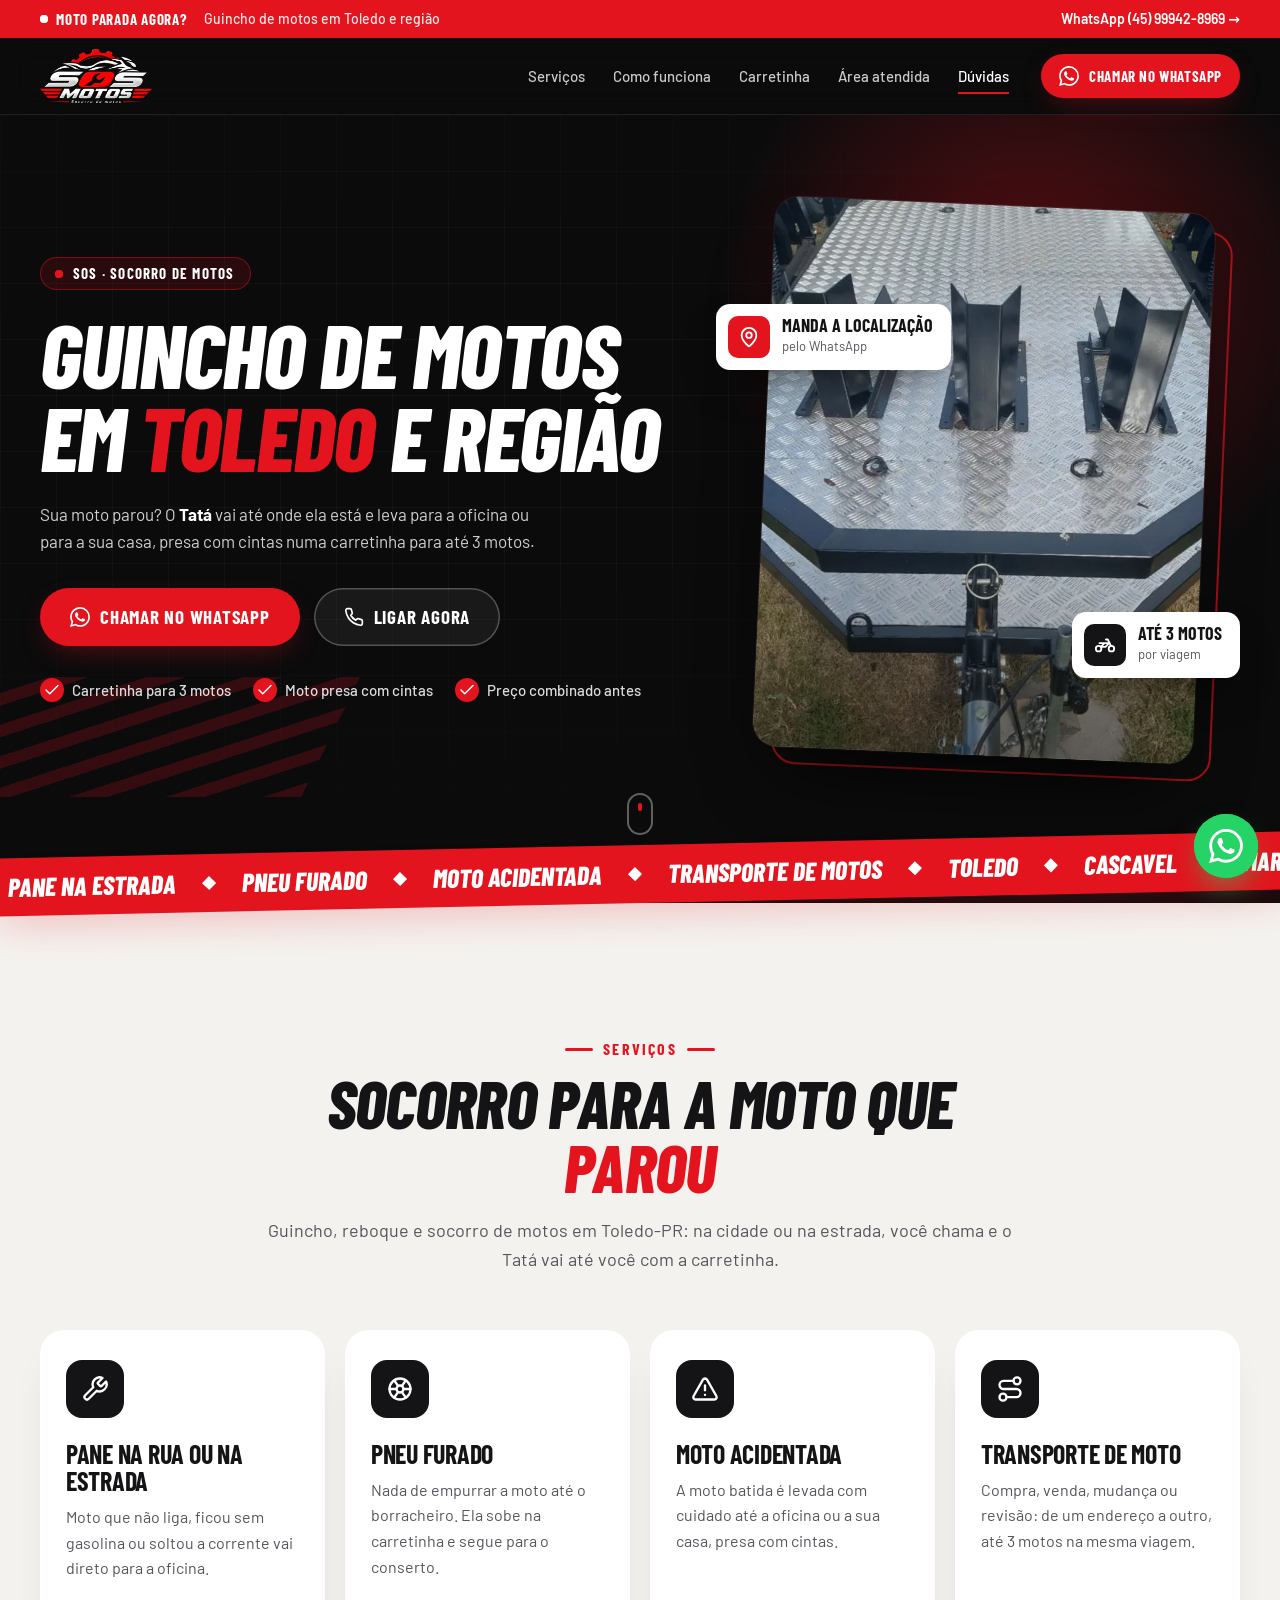
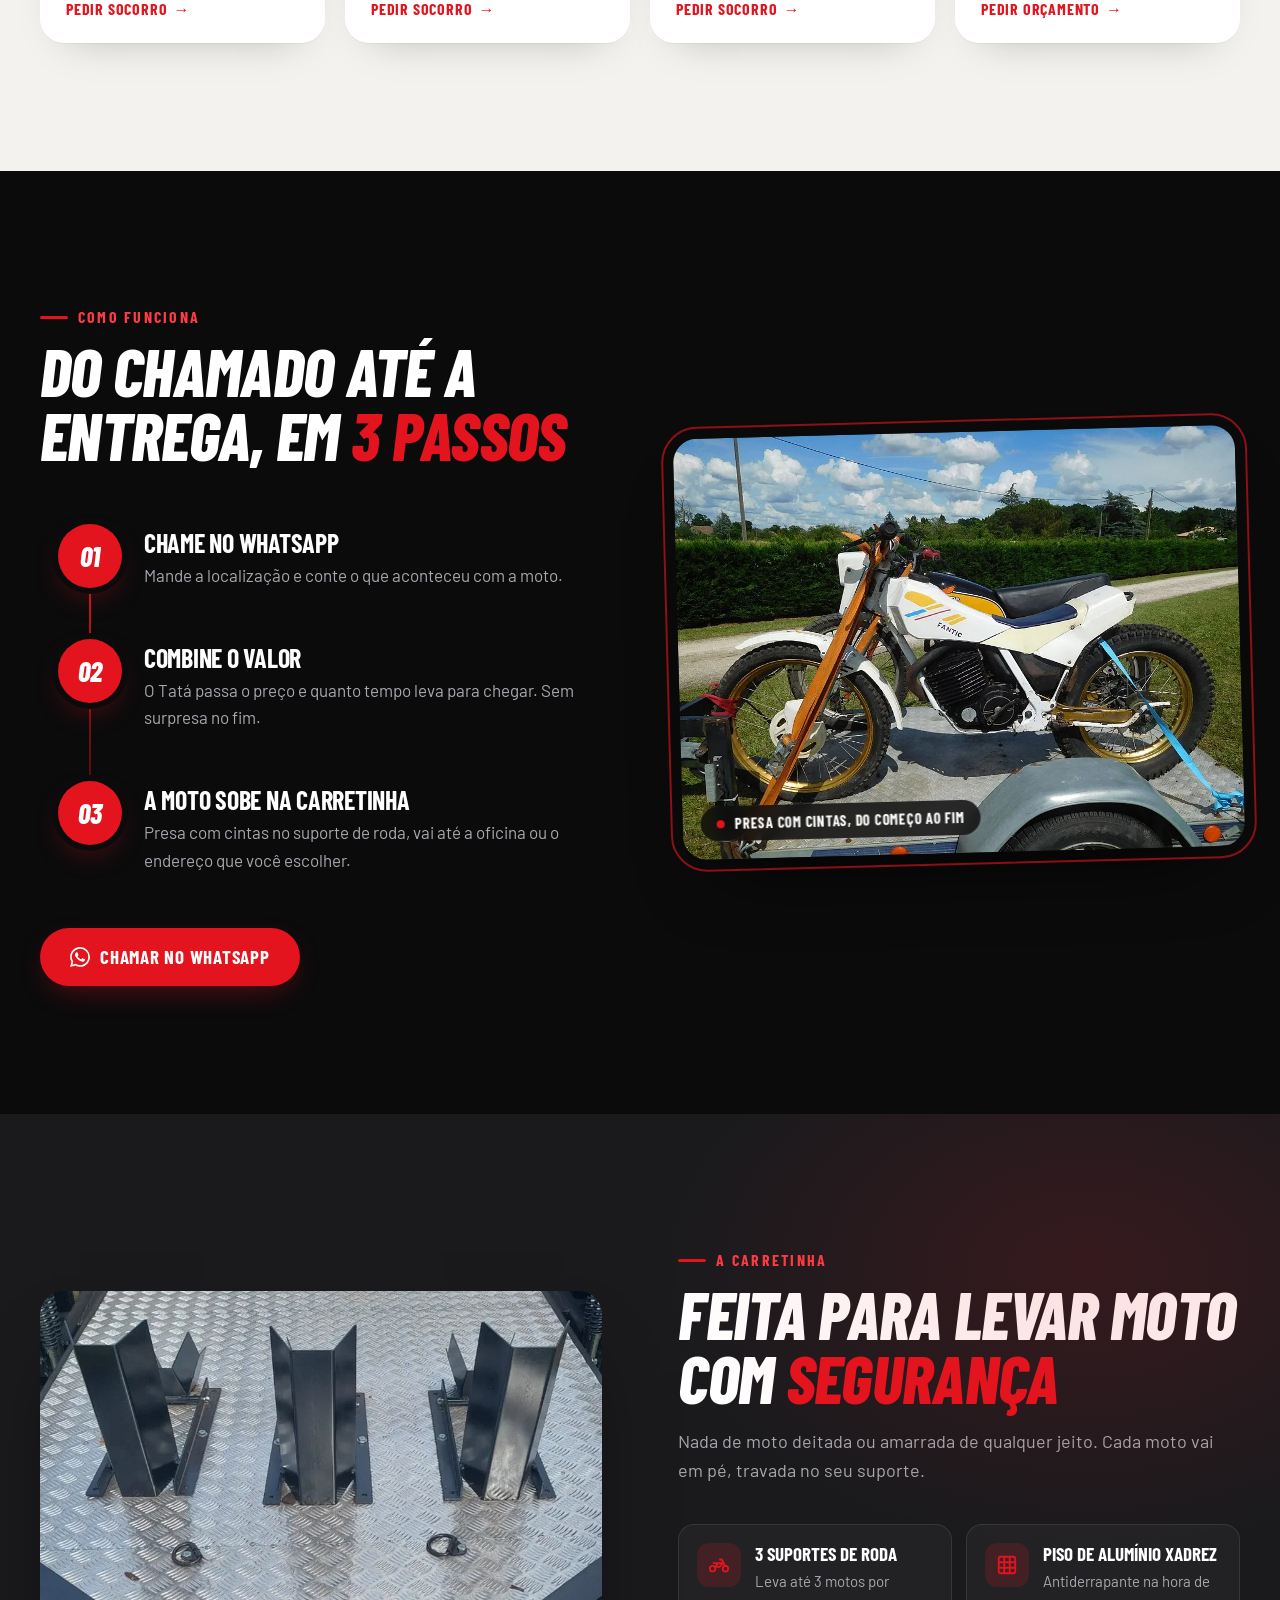
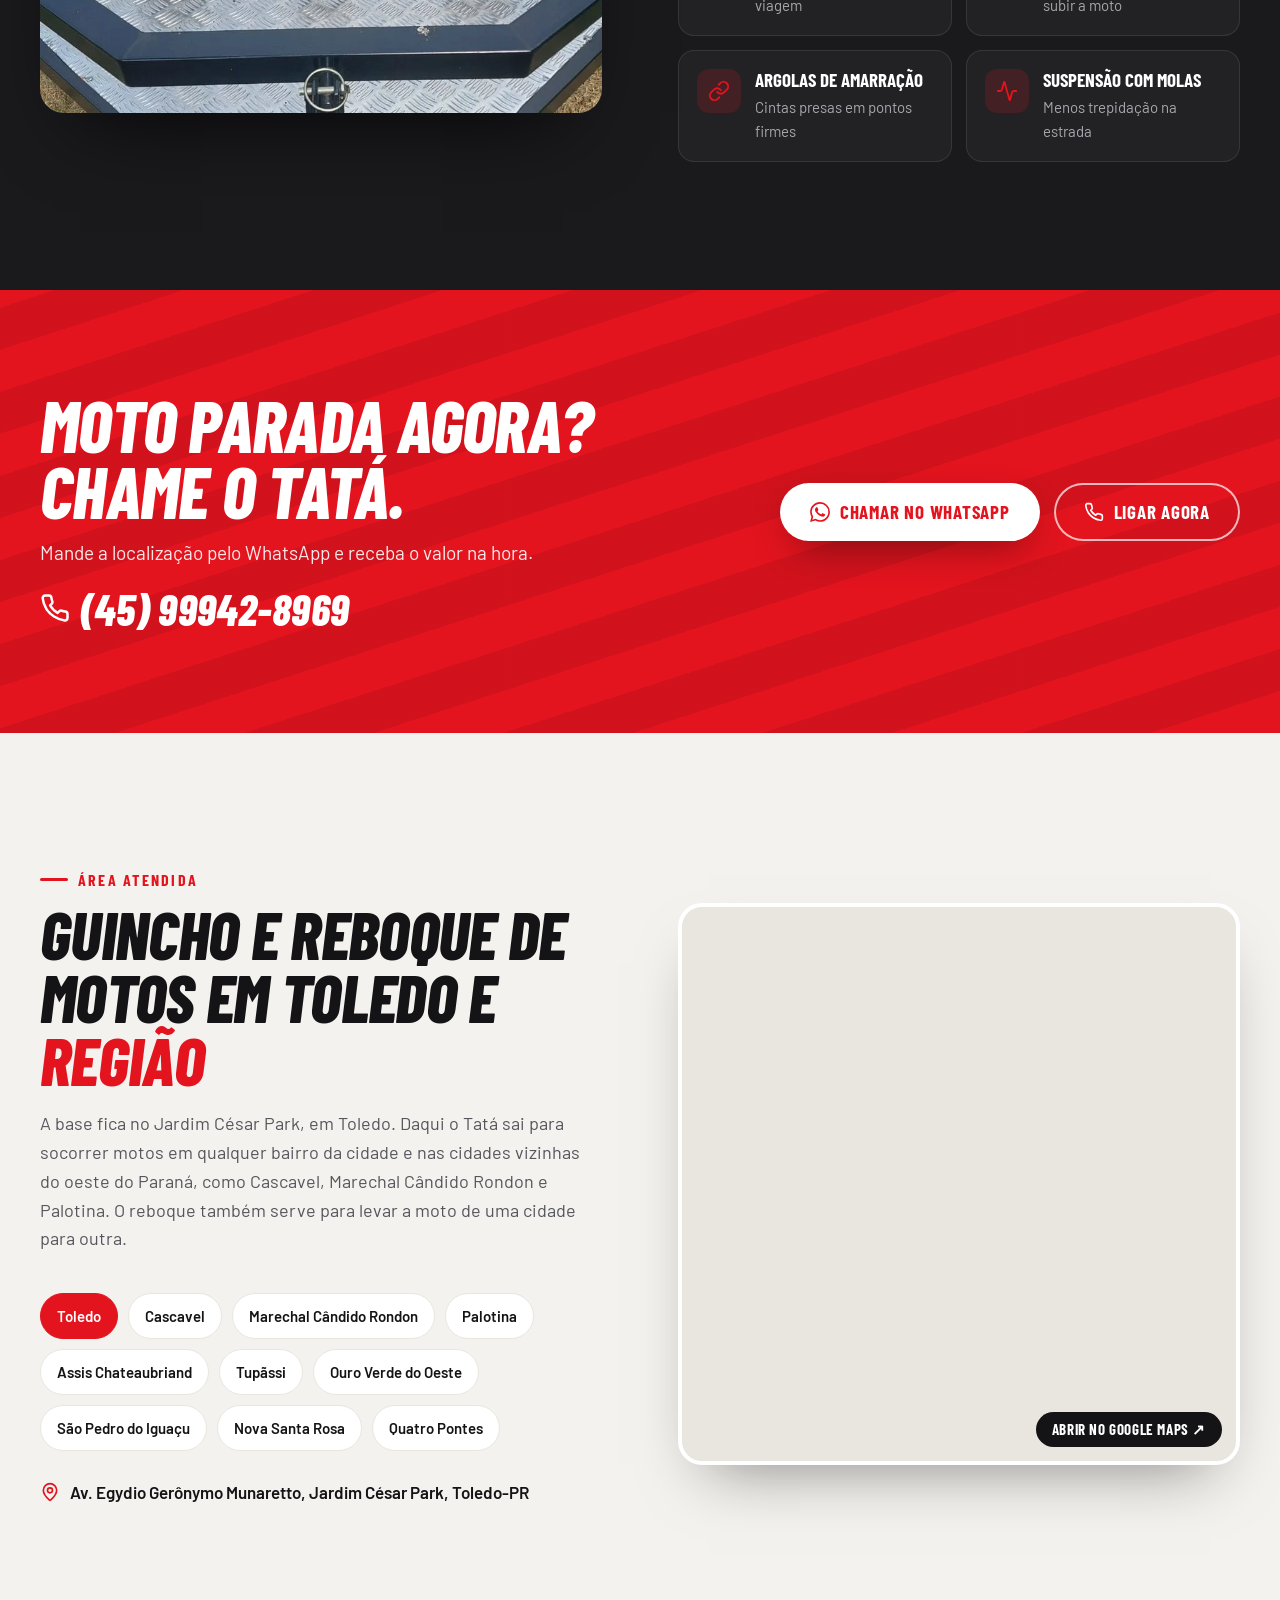
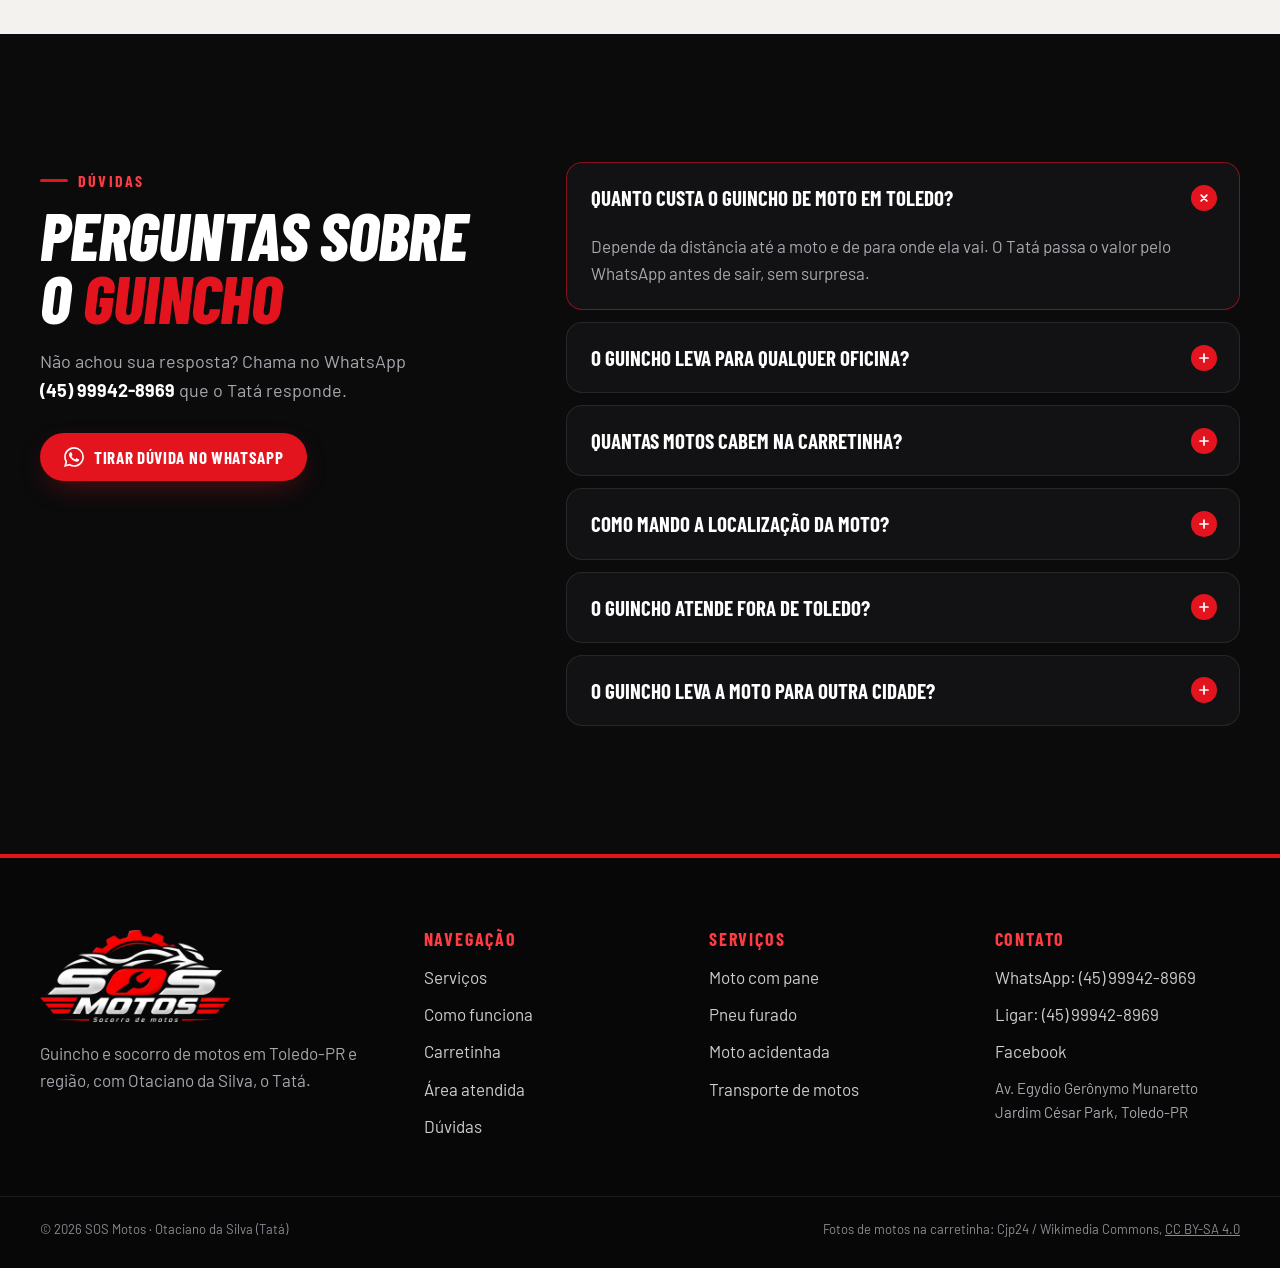
==== commit 852ce5e4: "Cards da home voltam a chamar no WhatsApp (título leva à página do serviço) Co-Authored-By: Claude O" ====
--- a/index.html
+++ b/index.html
@@ -363,25 +363,25 @@
           <span class="card__ico"><svg viewBox="0 0 24 24" fill="none" stroke="currentColor" stroke-width="2" stroke-linecap="round" stroke-linejoin="round" aria-hidden="true" focusable="false"><path d="M14.7 6.3a1 1 0 0 0 0 1.4l1.6 1.6a1 1 0 0 0 1.4 0l3.77-3.77a6 6 0 0 1-7.94 7.94l-6.91 6.91a2.12 2.12 0 0 1-3-3l6.91-6.91a6 6 0 0 1 7.94-7.94l-3.76 3.76z" /></svg></span>
           <h3><a href="servicos/moto-com-pane/">Pane na rua ou na estrada</a></h3>
           <p>Moto que não liga, ficou sem gasolina ou soltou a corrente vai direto para a oficina.</p>
-          <a class="card__link" href="servicos/moto-com-pane/">Saiba mais <span>→</span></a>
+          <a class="card__link" data-wa href="https://wa.me/5545999428969">Pedir socorro <span>→</span></a>
         </article>
         <article class="card" data-reveal>
           <span class="card__ico"><svg viewBox="0 0 24 24" fill="none" stroke="currentColor" stroke-width="2" stroke-linecap="round" stroke-linejoin="round" aria-hidden="true" focusable="false"><path d="M12 12m-9 0a9 9 0 1 0 18 0a9 9 0 1 0 -18 0" /> <path d="M12 12m-3 0a3 3 0 1 0 6 0a3 3 0 1 0 -6 0" /> <path d="M3 12h6" /> <path d="M15 12h6" /> <path d="M13.6 9.4l3.4 -4.8" /> <path d="M10.4 14.6l-3.4 4.8" /> <path d="M7 4.6l3.4 4.8" /> <path d="M13.6 14.6l3.4 4.8" /></svg></span>
           <h3><a href="servicos/pneu-furado/">Pneu furado</a></h3>
           <p>Nada de empurrar a moto até o borracheiro. Ela sobe na carretinha e segue para o conserto.</p>
-          <a class="card__link" href="servicos/pneu-furado/">Saiba mais <span>→</span></a>
+          <a class="card__link" data-wa href="https://wa.me/5545999428969">Pedir socorro <span>→</span></a>
         </article>
         <article class="card" data-reveal>
           <span class="card__ico"><svg viewBox="0 0 24 24" fill="none" stroke="currentColor" stroke-width="2" stroke-linecap="round" stroke-linejoin="round" aria-hidden="true" focusable="false"><path d="m21.73 18-8-14a2 2 0 0 0-3.48 0l-8 14A2 2 0 0 0 4 21h16a2 2 0 0 0 1.73-3" /> <path d="M12 9v4" /> <path d="M12 17h.01" /></svg></span>
           <h3><a href="servicos/moto-acidentada/">Moto acidentada</a></h3>
           <p>A moto batida é levada com cuidado até a oficina ou a sua casa, presa com cintas.</p>
-          <a class="card__link" href="servicos/moto-acidentada/">Saiba mais <span>→</span></a>
+          <a class="card__link" data-wa href="https://wa.me/5545999428969">Pedir socorro <span>→</span></a>
         </article>
         <article class="card" data-reveal>
           <span class="card__ico"><svg viewBox="0 0 24 24" fill="none" stroke="currentColor" stroke-width="2" stroke-linecap="round" stroke-linejoin="round" aria-hidden="true" focusable="false"><circle cx="6" cy="19" r="3" /> <path d="M9 19h8.5a3.5 3.5 0 0 0 0-7h-11a3.5 3.5 0 0 1 0-7H15" /> <circle cx="18" cy="5" r="3" /></svg></span>
           <h3><a href="servicos/transporte-de-motos/">Transporte de moto</a></h3>
           <p>Compra, venda, mudança ou revisão: de um endereço a outro, até 3 motos na mesma viagem.</p>
-          <a class="card__link" href="servicos/transporte-de-motos/">Saiba mais <span>→</span></a>
+          <a class="card__link" data-wa href="https://wa.me/5545999428969">Pedir orçamento <span>→</span></a>
         </article>
       </div>
     </div>
--- a/styles.css
+++ b/styles.css
@@ -84,8 +84,8 @@
 
 /* ---------- top bar ---------- */
 .topbar { background: var(--red); color: #fff; font-size: 14px; font-weight: 500; }
-.topbar__in { display: flex; align-items: center; gap: 16px; min-height: 38px; }
-.topbar__live { display: inline-flex; align-items: center; gap: 8px; font-family: var(--display); font-weight: 700; font-size: 15px; letter-spacing: .05em; text-transform: uppercase; }
+.topbar__in { display: flex; align-items: center; gap: 16px; height: 38px; overflow: hidden; }
+.topbar__live { display: inline-flex; align-items: center; gap: 8px; font-family: var(--display); font-weight: 700; font-size: 15px; letter-spacing: .05em; text-transform: uppercase; white-space: nowrap; }
 .topbar__live i, .badge__dot { width: 8px; height: 8px; border-radius: 50%; background: #fff; position: relative; }
 .topbar__live i::after, .badge__dot::after { content: ""; position: absolute; inset: 0; border-radius: 50%; background: inherit; animation: ping 1.6s ease-out infinite; }
 @keyframes ping { from { transform: scale(1); opacity: .8; } to { transform: scale(3); opacity: 0; } }
@@ -176,6 +176,7 @@
 .head--left { margin: 0 0 40px; text-align: left; }
 .kicker { display: inline-flex; align-items: center; gap: 10px; margin-bottom: 14px; color: var(--red); font: 700 16px/1 var(--display); letter-spacing: .14em; text-transform: uppercase; }
 .kicker::before { content: ""; width: 28px; height: 3px; background: var(--red); border-radius: 2px; }
+.section--dark .kicker, .section--graphite .kicker { color: #FF3B44; }
 .head:not(.head--left) .kicker::after { content: ""; width: 28px; height: 3px; background: var(--red); border-radius: 2px; }
 .head h2 { font-size: clamp(40px, 5.2vw, 68px); font-weight: 800; font-style: italic; text-transform: uppercase; line-height: .95; }
 .head__lead { margin-top: 18px; font-size: 18px; color: var(--gray); }
@@ -327,6 +328,9 @@
 .rel__item { display: flex; justify-content: space-between; padding: 12px 0; border-top: 1px solid rgba(0, 0, 0, .08); color: var(--ink); font-weight: 600; text-decoration: none; }
 .rel__item span { color: var(--red); transition: transform .2s var(--ease); }
 .rel__item:hover span { transform: translateX(4px); }
+@media (max-width: 640px) {
+  .svc-hero__btns .btn { width: 100%; justify-content: center; }
+}
 @media (max-width: 920px) {
   .svc { grid-template-columns: 1fr; }
   .svc__side { position: static; }
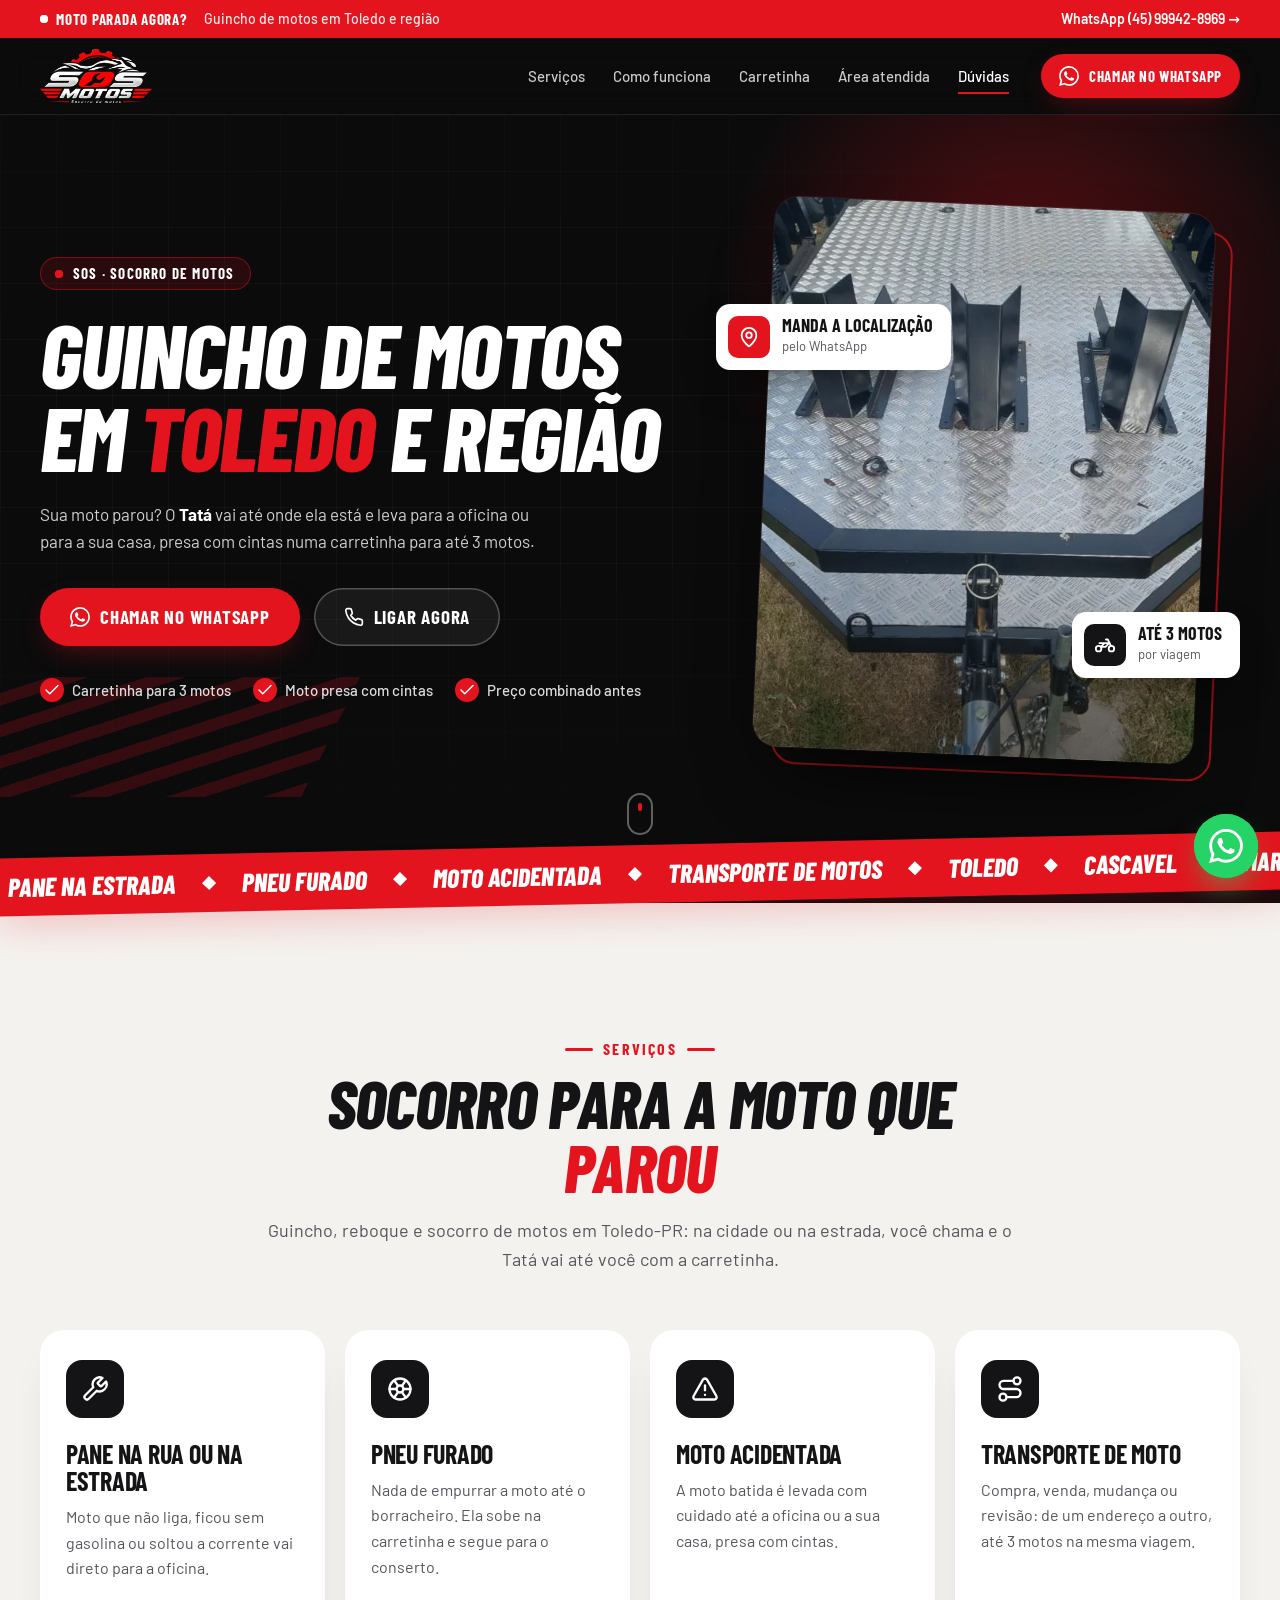
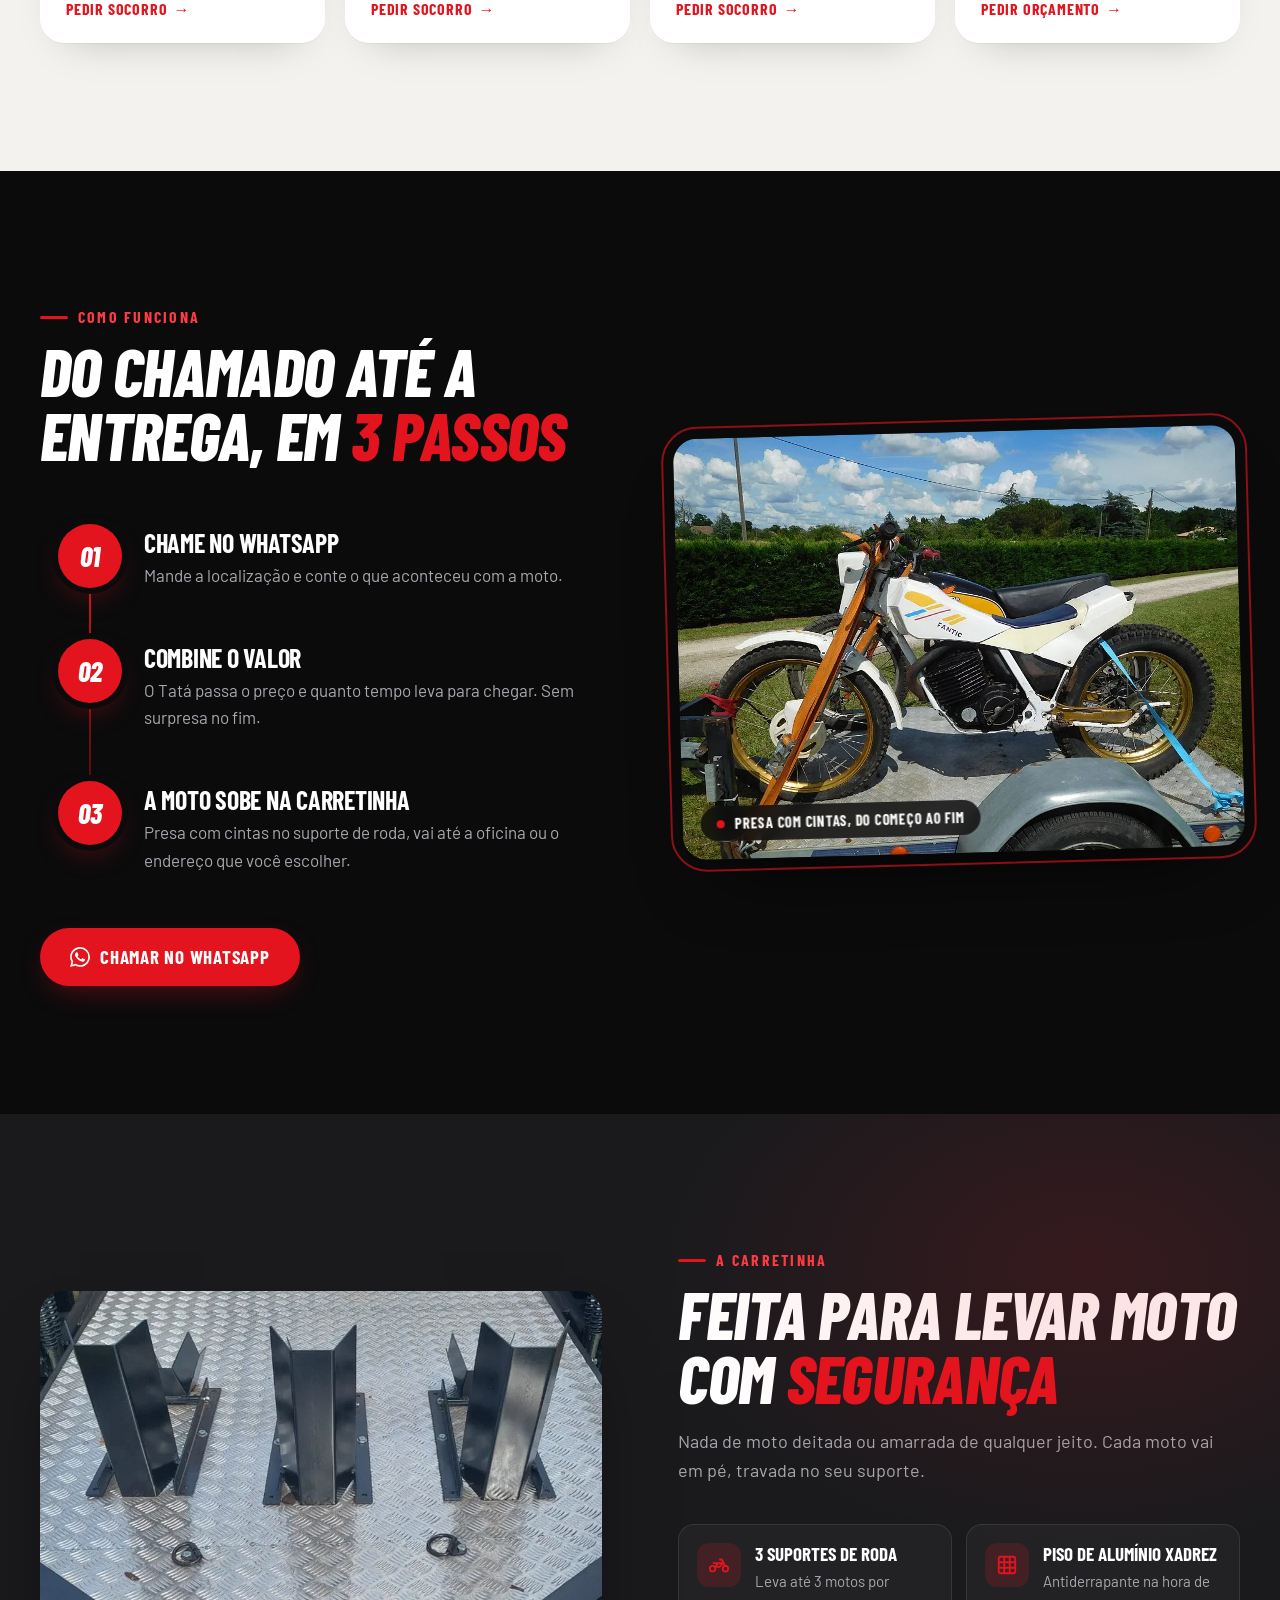
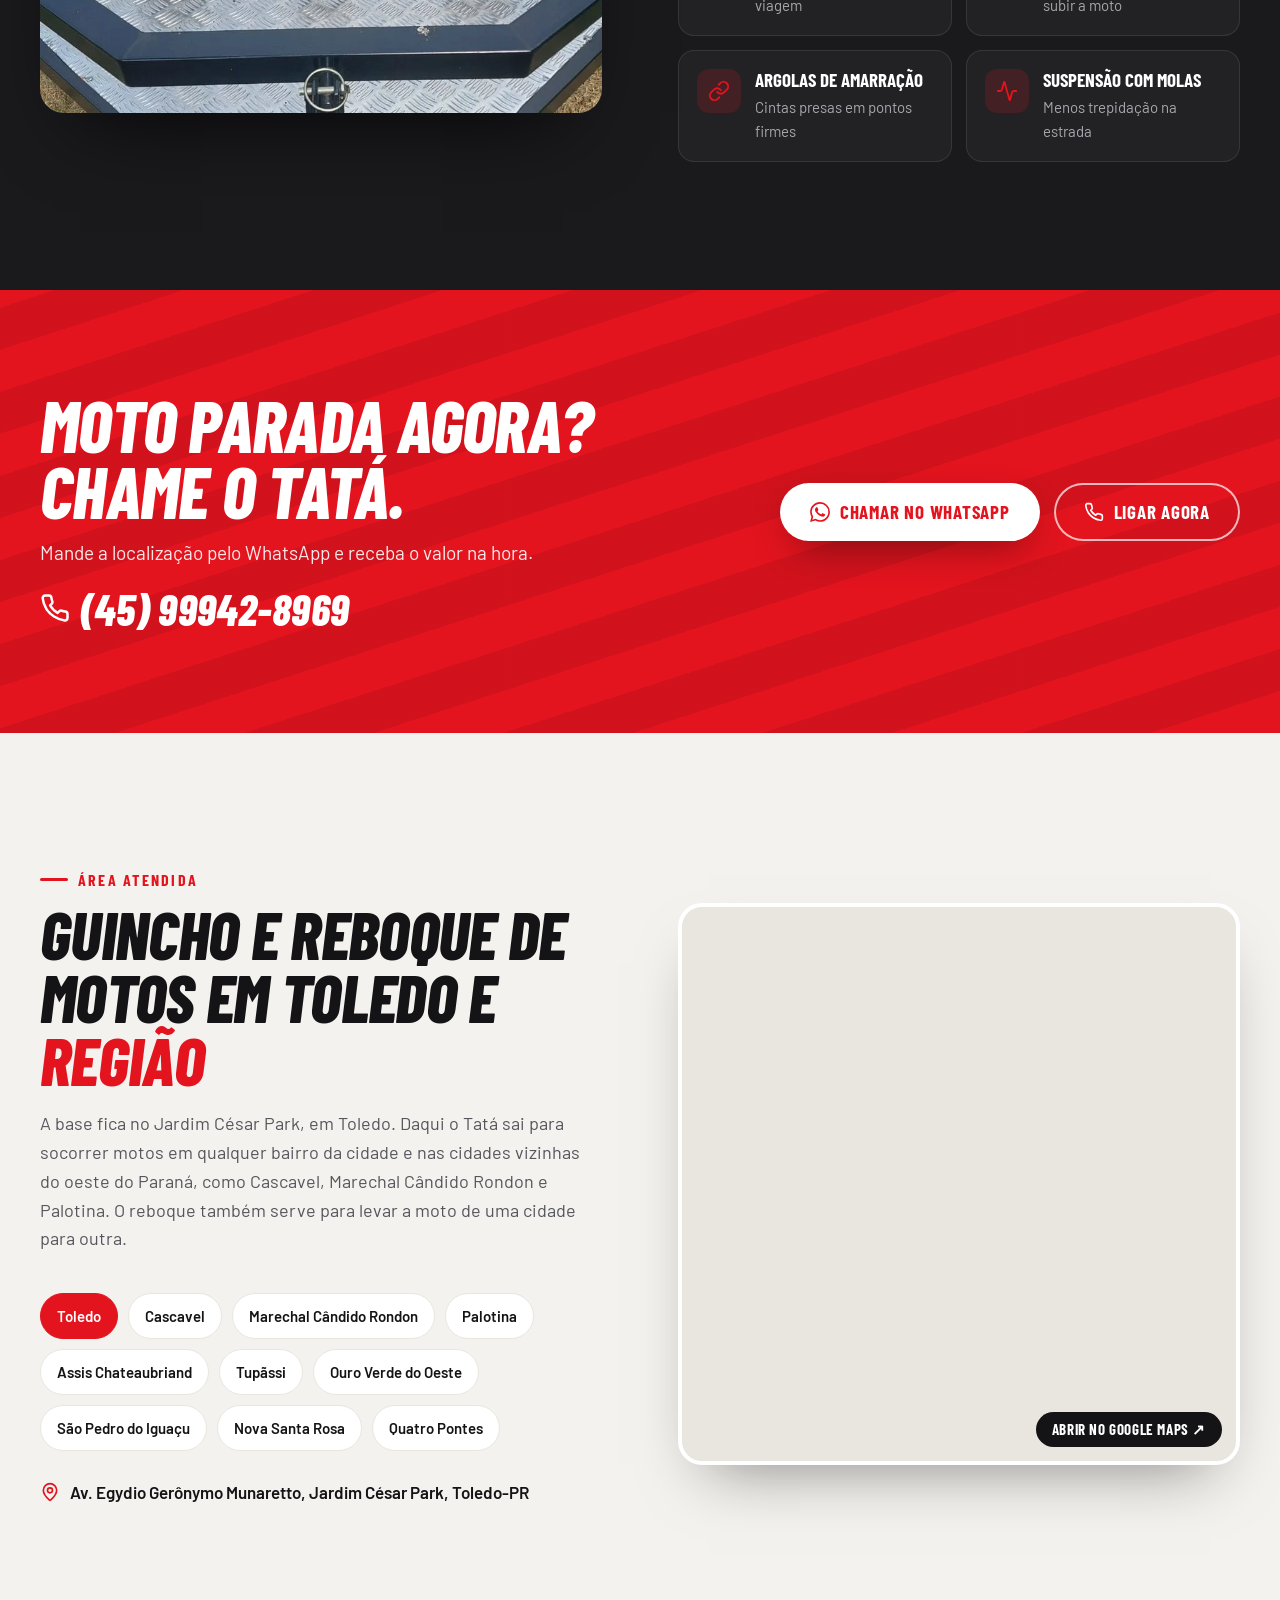
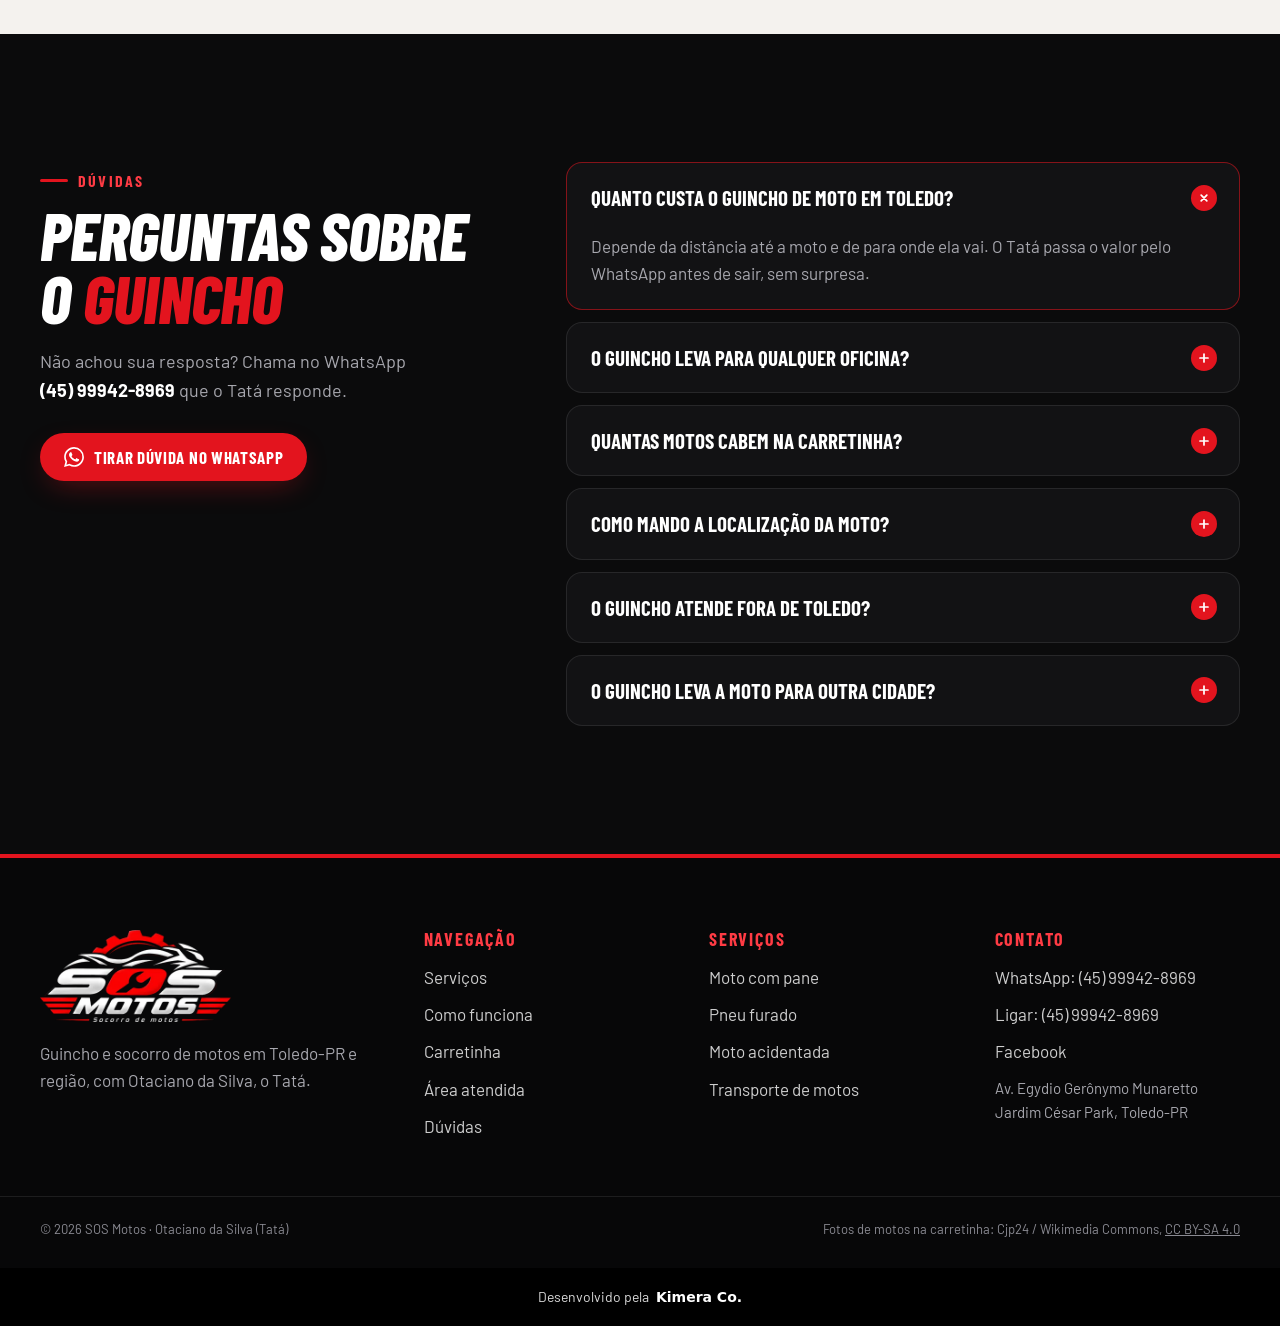
==== commit 09361c33: "Crédito 'Desenvolvido pela Kimera Co.' no rodapé com link para kimeraco.com.br Co-Authored-By: Claud" ====
--- a/index.html
+++ b/index.html
@@ -12,7 +12,7 @@
 <meta property="og:locale" content="pt_BR">
 <meta property="og:title" content="SOS Motos: guincho de motos em Toledo-PR">
 <meta property="og:description" content="O Tatá busca sua moto onde ela parou, em Toledo e região, e leva na carretinha até a oficina ou a sua casa.">
-<meta property="og:image" content="https://murilolodi.github.io/site-sos-motos/share-v2.jpg">
+<meta property="og:image" content="https://sosmotostoledo.com.br/share-v2.jpg">
 <meta property="og:image:width" content="1200">
 <meta property="og:image:height" content="630">
 <meta name="twitter:card" content="summary_large_image">
@@ -20,8 +20,8 @@
 <link rel="icon" href="icon-512.png" type="image/png" sizes="512x512">
 <link rel="apple-touch-icon" href="apple-touch-icon.png">
 <meta name="theme-color" content="#0B0B0C">
-<link rel="canonical" href="https://murilolodi.github.io/site-sos-motos/">
-<meta property="og:url" content="https://murilolodi.github.io/site-sos-motos/">
+<link rel="canonical" href="https://sosmotostoledo.com.br/">
+<meta property="og:url" content="https://sosmotostoledo.com.br/">
 <link rel="preconnect" href="https://fonts.googleapis.com">
 <link rel="preconnect" href="https://fonts.gstatic.com" crossorigin>
 <link href="https://fonts.googleapis.com/css2?family=Barlow+Condensed:ital,wght@0,600;0,700;0,800;1,700;1,800&family=Barlow:wght@400;500;600&display=swap" rel="stylesheet">
@@ -38,9 +38,9 @@
   "name": "SOS Motos — Socorro de Motos",
   "alternateName": "SOS Motos Tatá",
   "description": "Guincho e socorro de motos em Toledo-PR e região, com carretinha para até 3 motos.",
-  "url": "https://murilolodi.github.io/site-sos-motos/",
-  "image": "https://murilolodi.github.io/site-sos-motos/share-v2.jpg",
-  "logo": "https://murilolodi.github.io/site-sos-motos/img/logo-grande.webp",
+  "url": "https://sosmotostoledo.com.br/",
+  "image": "https://sosmotostoledo.com.br/share-v2.jpg",
+  "logo": "https://sosmotostoledo.com.br/img/logo-grande.webp",
   "founder": {
     "@type": "Person",
     "name": "Otaciano da Silva",
@@ -151,7 +151,7 @@
     "reboque de motos",
     "transporte de motos"
   ],
-  "@id": "https://murilolodi.github.io/site-sos-motos/#empresa",
+  "@id": "https://sosmotostoledo.com.br/#empresa",
   "slogan": "Moto parou? O Tatá busca.",
   "hasOfferCatalog": {
     "@type": "OfferCatalog",
@@ -162,7 +162,7 @@
         "itemOffered": {
           "@type": "Service",
           "name": "Guincho para moto com pane",
-          "url": "https://murilolodi.github.io/site-sos-motos/servicos/moto-com-pane/",
+          "url": "https://sosmotostoledo.com.br/servicos/moto-com-pane/",
           "description": "Busca da moto parada na rua ou na estrada, em Toledo e região.",
           "areaServed": {
             "@type": "City",
@@ -179,7 +179,7 @@
         "itemOffered": {
           "@type": "Service",
           "name": "Socorro para pneu furado",
-          "url": "https://murilolodi.github.io/site-sos-motos/servicos/pneu-furado/",
+          "url": "https://sosmotostoledo.com.br/servicos/pneu-furado/",
           "description": "Leva a moto com pneu furado até a borracharia ou a oficina.",
           "areaServed": {
             "@type": "City",
@@ -196,7 +196,7 @@
         "itemOffered": {
           "@type": "Service",
           "name": "Reboque de moto acidentada",
-          "url": "https://murilolodi.github.io/site-sos-motos/servicos/moto-acidentada/",
+          "url": "https://sosmotostoledo.com.br/servicos/moto-acidentada/",
           "description": "Recolhe a moto depois de acidente e leva até a oficina ou para casa.",
           "areaServed": {
             "@type": "City",
@@ -213,7 +213,7 @@
         "itemOffered": {
           "@type": "Service",
           "name": "Transporte de motos",
-          "url": "https://murilolodi.github.io/site-sos-motos/servicos/transporte-de-motos/",
+          "url": "https://sosmotostoledo.com.br/servicos/transporte-de-motos/",
           "description": "Transporte de até 3 motos por viagem na carretinha, presas com cintas.",
           "areaServed": {
             "@type": "City",
@@ -233,13 +233,13 @@
 {
   "@context": "https://schema.org",
   "@type": "WebSite",
-  "@id": "https://murilolodi.github.io/site-sos-motos/#site",
+  "@id": "https://sosmotostoledo.com.br/#site",
   "name": "SOS Motos",
   "alternateName": "SOS Motos Toledo",
-  "url": "https://murilolodi.github.io/site-sos-motos/",
+  "url": "https://sosmotostoledo.com.br/",
   "inLanguage": "pt-BR",
   "publisher": {
-    "@id": "https://murilolodi.github.io/site-sos-motos/#empresa"
+    "@id": "https://sosmotostoledo.com.br/#empresa"
   }
 }
 </script>
@@ -526,6 +526,9 @@
     <span>© 2026 SOS Motos · Otaciano da Silva (Tatá)</span>
     <span>Fotos de motos na carretinha: Cjp24 / Wikimedia Commons, <a href="https://creativecommons.org/licenses/by-sa/4.0/deed.pt-br" rel="noopener" target="_blank">CC BY-SA 4.0</a></span>
   </div>
+  <div class="credit">
+    <a href="https://kimeraco.com.br/" target="_blank" rel="noopener" title="Kimera Co. — criação de sites">Desenvolvido pela <strong>Kimera Co.</strong></a>
+  </div>
 </footer>
 
 <!-- WhatsApp flutuante -->
--- a/styles.css
+++ b/styles.css
@@ -270,7 +270,7 @@
 .faq details p { padding: 0 24px 22px; color: var(--gray); }
 
 /* footer */
-.footer { padding: 72px 0 28px; background: #070708; border-top: 4px solid var(--red); }
+.footer { padding: 72px 0 0; background: #070708; border-top: 4px solid var(--red); }
 .footer__in { display: grid; grid-template-columns: 1.4fr 1fr 1fr 1fr; gap: 40px; }
 .footer__brand img { height: 92px; width: auto; }
 .footer__brand p { margin-top: 18px; max-width: 360px; color: var(--gray); }
@@ -279,6 +279,10 @@
 .footer__col a { text-decoration: none; color: rgba(255, 255, 255, .8); transition: color .2s; }
 .footer__col a:hover { color: #fff; }
 .footer__col p { color: var(--gray); font-size: 15px; }
+.credit { margin-top: 28px; padding: 18px 16px; background: #000; text-align: center; font-size: 14px; }
+.credit a { color: rgba(255, 255, 255, .85); text-decoration: none; }
+.credit a strong { color: #fff; font-weight: 800; margin-left: 4px; }
+.credit a:hover strong { color: var(--red); }
 .footer__legal { display: flex; flex-wrap: wrap; justify-content: space-between; gap: 10px; margin-top: 56px; padding-top: 22px; border-top: 1px solid var(--line-dark); font-size: 13px; color: #8A8A92; }
 
 /* floating WhatsApp */
